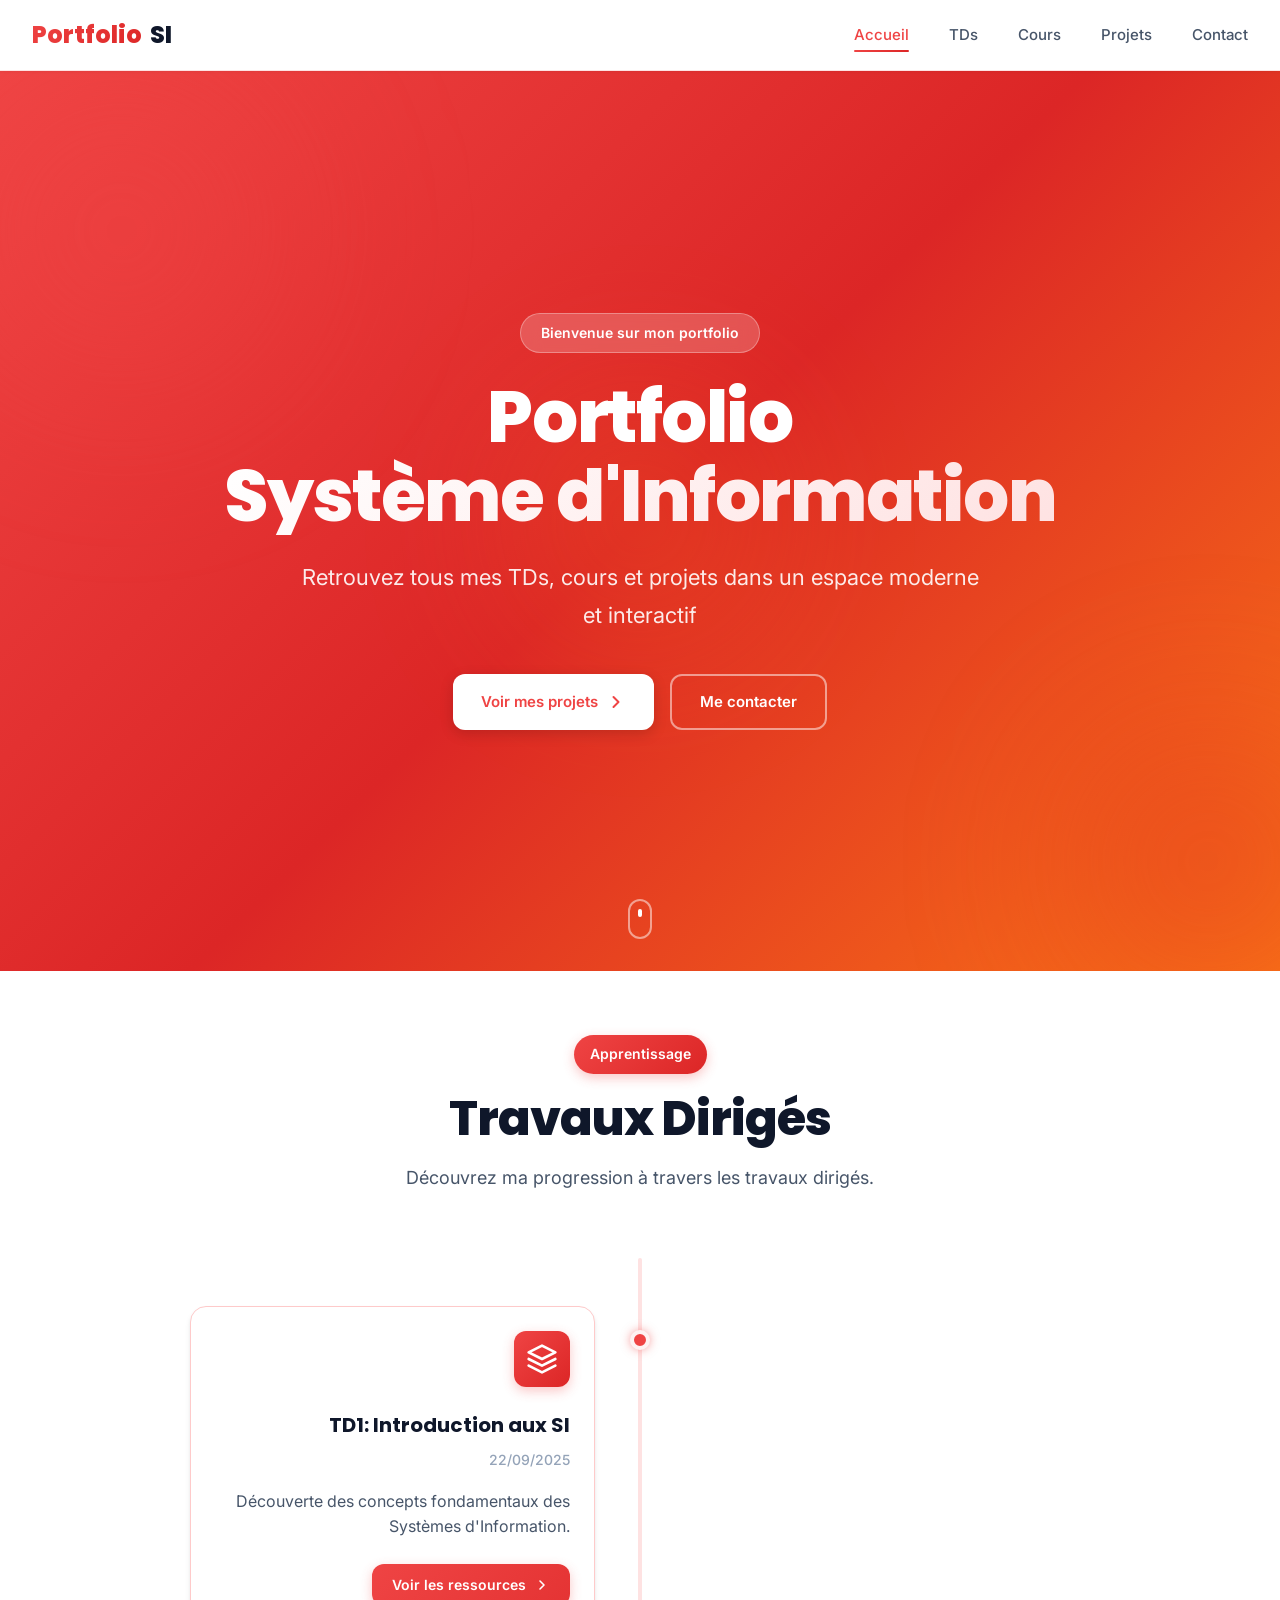
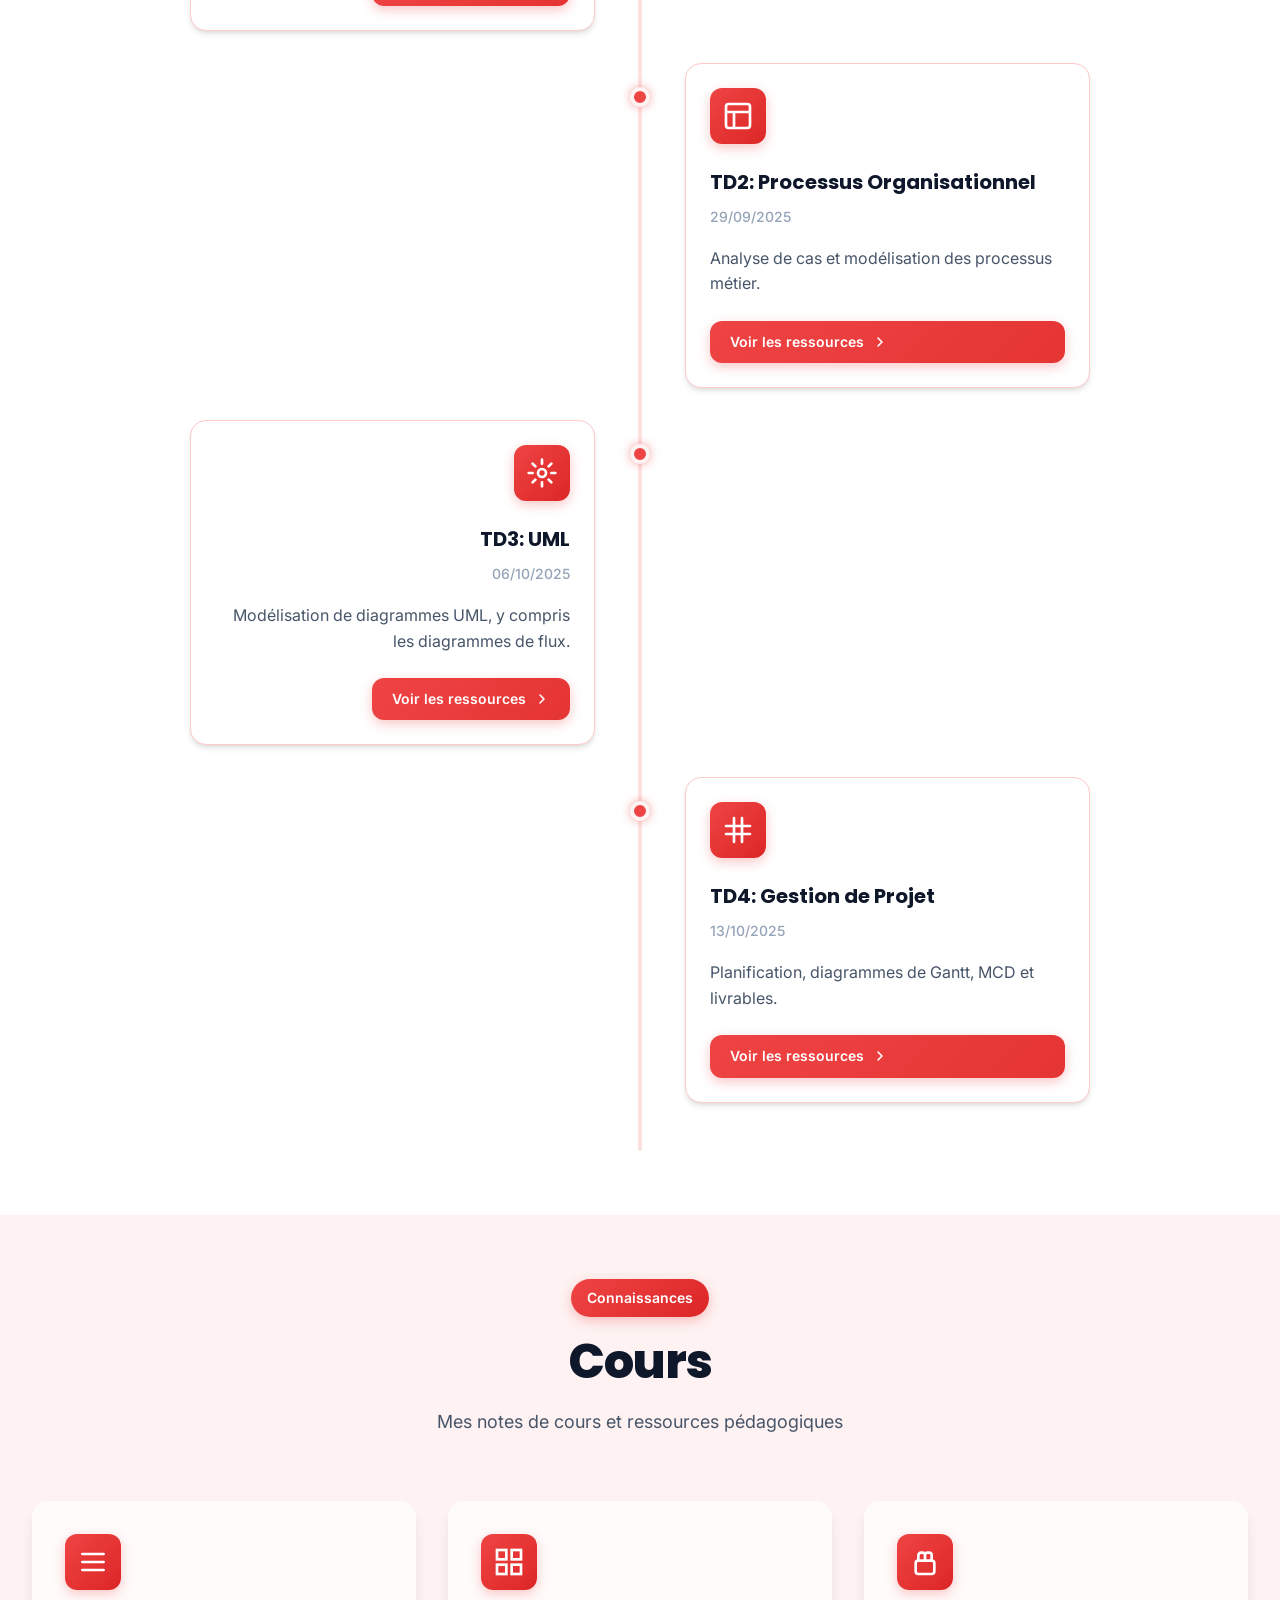
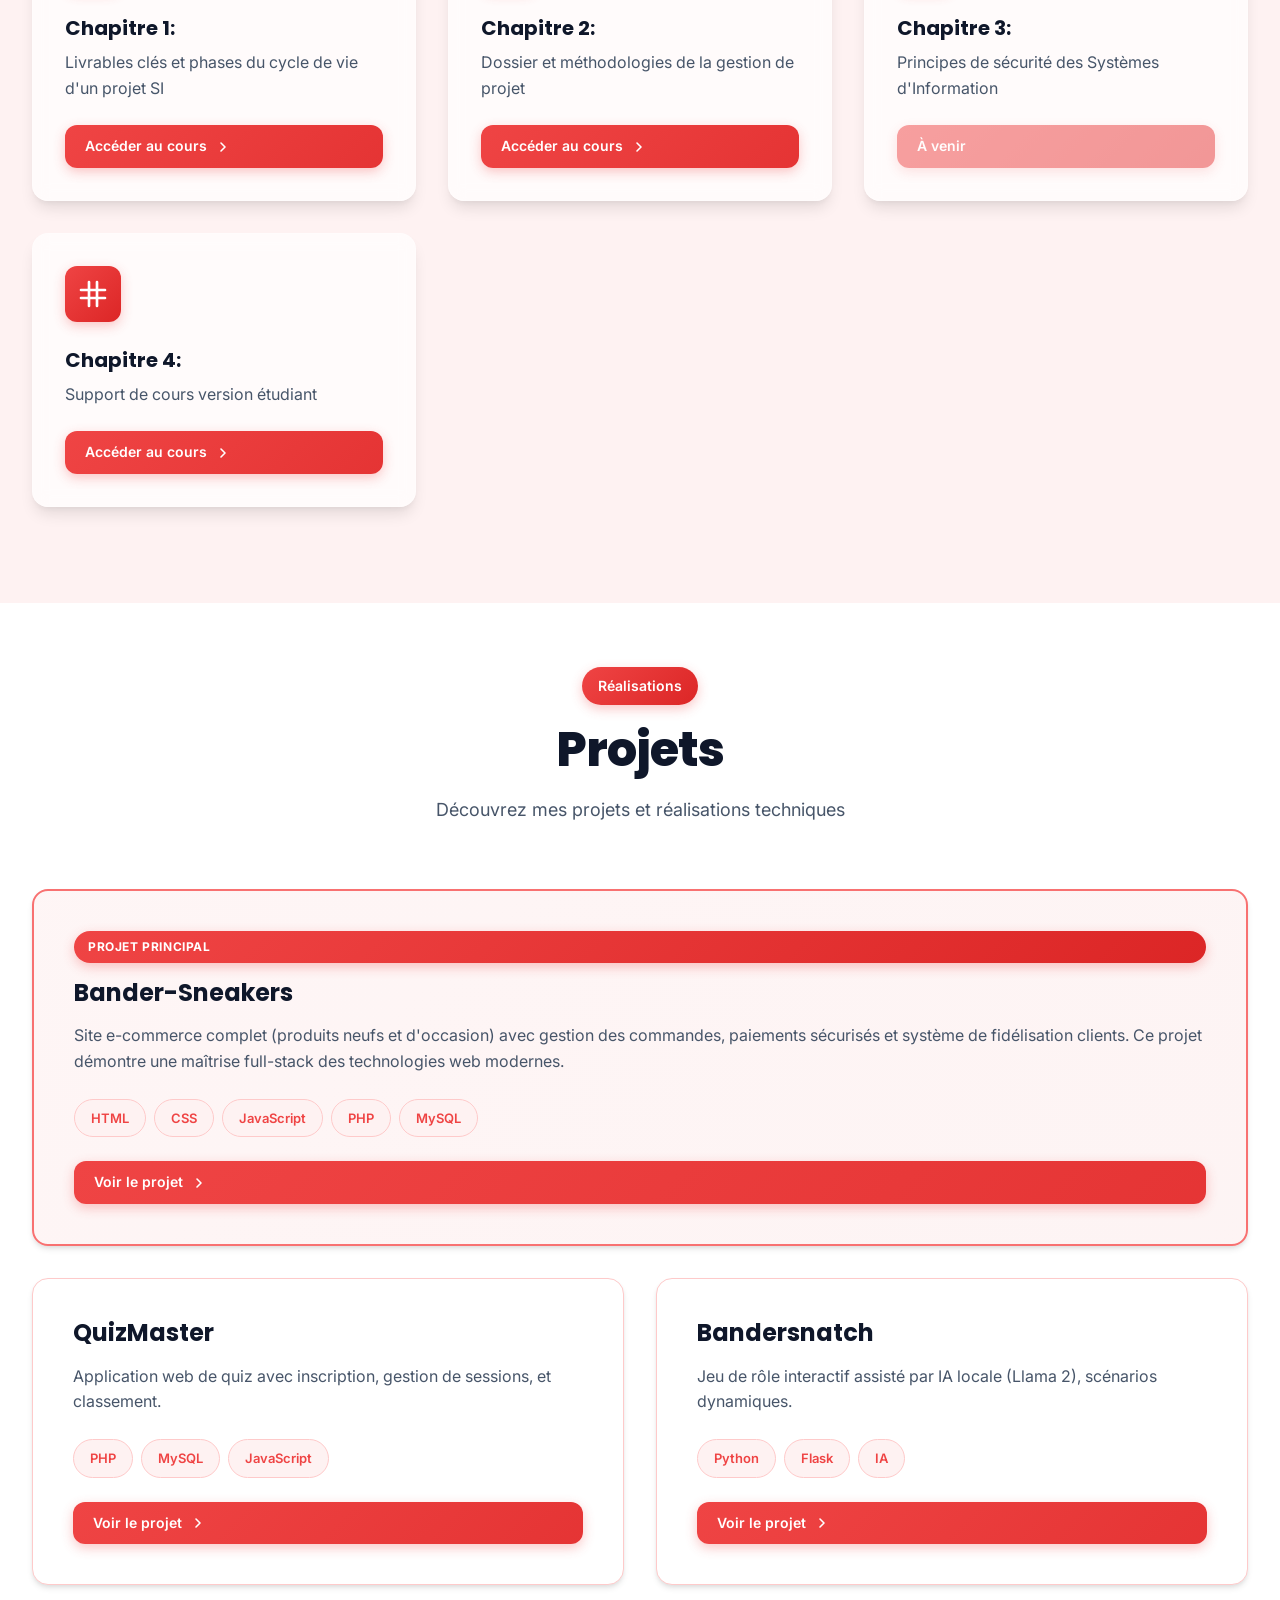
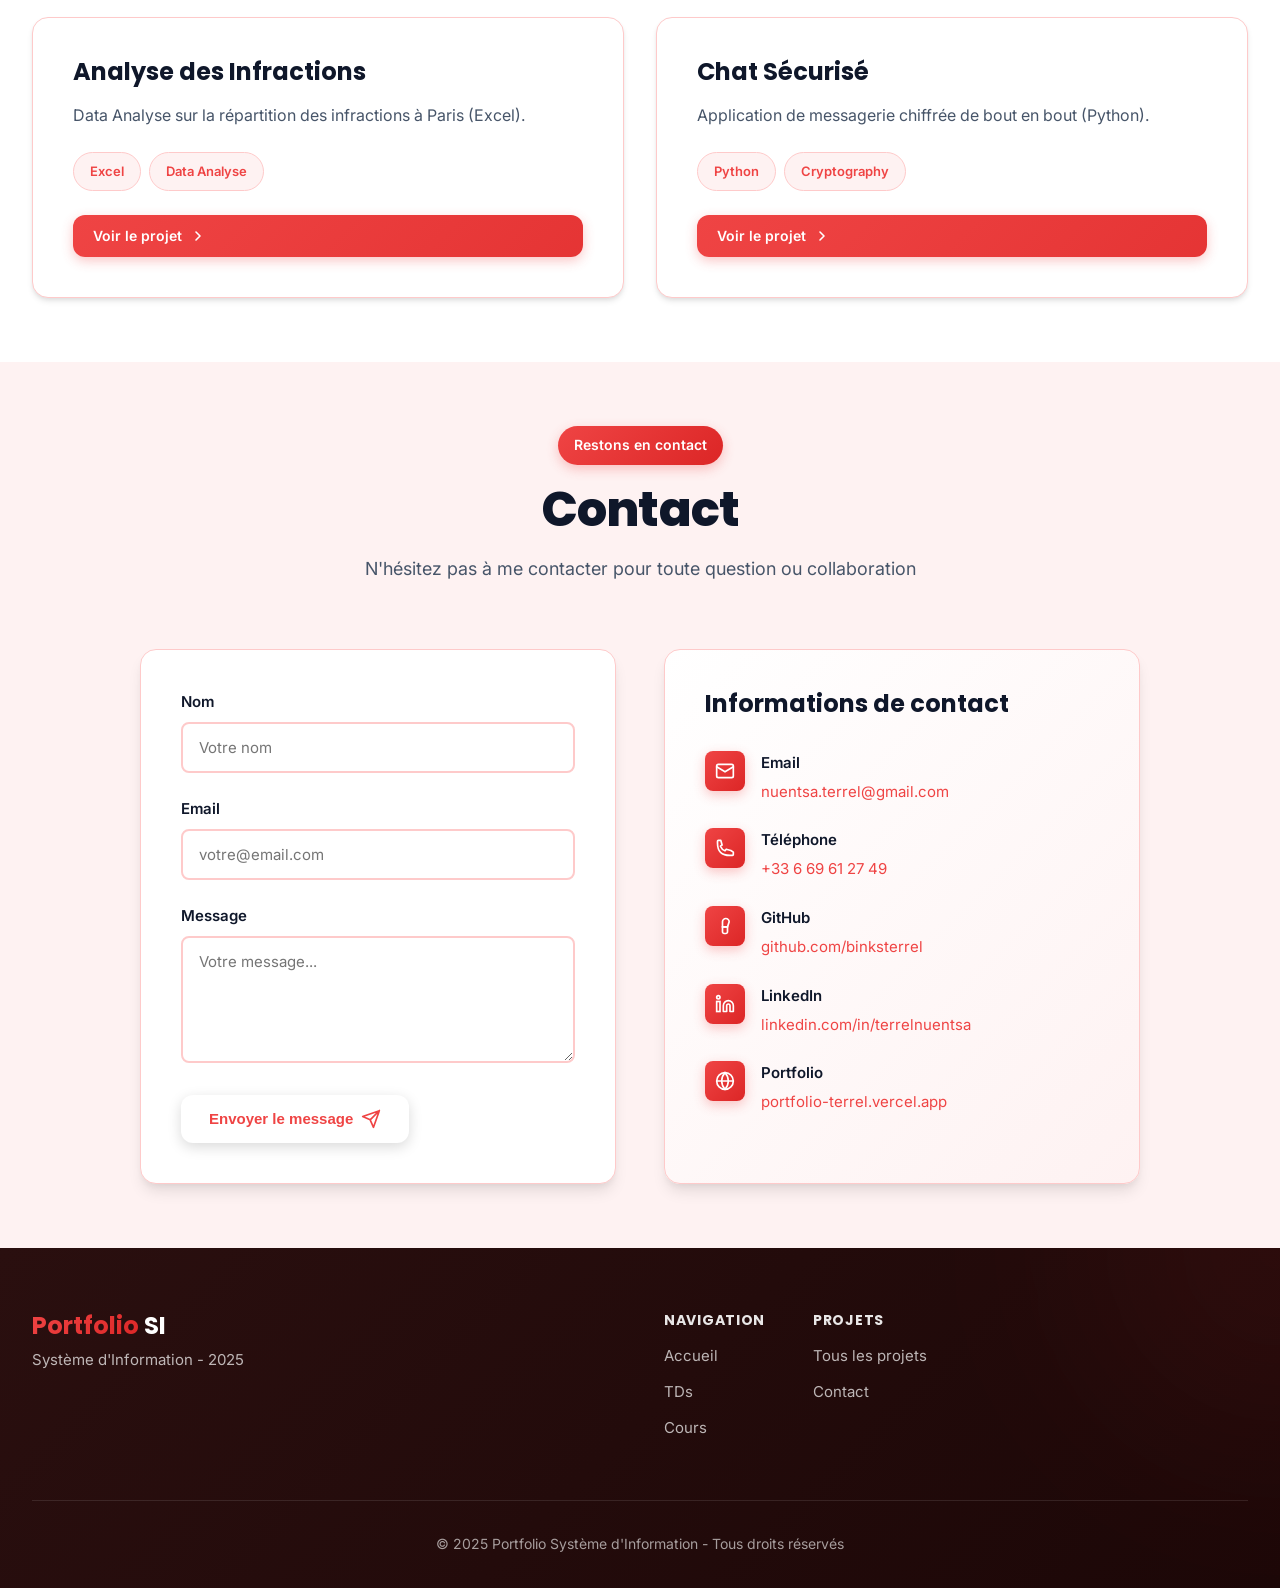
==== index.html @ 7d1406cb "Update index.html" ====
<!DOCTYPE html>
<html lang="fr">
<head>
    <meta charset="UTF-8">
    <meta name="viewport" content="width=device-width, initial-scale=1.0">
    <title>Portfolio Système d'Information</title>
    <link rel="preconnect" href="https://fonts.googleapis.com">
    <link rel="preconnect" href="https://fonts.gstatic.com" crossorigin>
    <link href="https://fonts.googleapis.com/css2?family=Inter:wght@300;400;500;600;700;800&family=Poppins:wght@600;700;800&display=swap" rel="stylesheet">
    <link rel="stylesheet" href="style.css">
</head>
<body>
    <nav class="navbar">
        <div class="nav-container">
            <a href="#accueil" class="nav-logo">
                <span class="logo-gradient">Portfolio</span> SI
            </a>
            <ul class="nav-menu">
                <li><a href="#accueil" class="nav-link active">Accueil</a></li>
                <li><a href="#tds" class="nav-link">TDs</a></li>
                <li><a href="#cours" class="nav-link">Cours</a></li>
                <li><a href="#projets" class="nav-link">Projets</a></li>
                <li><a href="#contact" class="nav-link">Contact</a></li>
            </ul>
        </div>
    </nav>

    <section id="accueil" class="hero">
        <div class="hero-background">
            <div class="gradient-orb orb-1"></div>
            <div class="gradient-orb orb-2"></div>
            <div class="gradient-orb orb-3"></div>
        </div>
        <div class="hero-content">
            <!-- L'effet de tilt 3D sera appliqué à ce conteneur par main.js -->
            <div class="hero-badge">Bienvenue sur mon portfolio</div>
            <h1 class="hero-title">
                Portfolio <span class="gradient-text">Système d'Information</span>
            </h1>
            <p class="hero-subtitle">Retrouvez tous mes TDs, cours et projets dans un espace moderne et interactif</p>
            <div class="hero-buttons">
                <a href="#projets" class="btn btn-primary">
                    <span>Voir mes projets</span>
                    <svg width="20" height="20" viewBox="0 0 20 20" fill="none">
                        <path d="M7.5 15L12.5 10L7.5 5" stroke="currentColor" stroke-width="2" stroke-linecap="round" stroke-linejoin="round"/>
                    </svg>
                </a>
                <a href="#contact" class="btn btn-secondary">
                    <span>Me contacter</span>
                </a>
            </div>
        </div>
        <div class="scroll-indicator">
            <div class="mouse"></div>
        </div>
    </section>

    <!-- ================================== -->
    <!-- NOUVELLE SECTION TDS (TIMELINE)  -->
    <!-- ================================== -->
    <section id="tds" class="section">
        <div class="container">
            <div class="section-header">
                <span class="section-badge">Apprentissage</span>
                <h2 class="section-title">Travaux Dirigés</h2>
                <p class="section-description">Découvrez ma progression à travers les travaux dirigés.</p>
            </div>
            
            <div class="timeline-container">
                <!-- TD1 -->
                <div class="timeline-item">
                    <div class="timeline-dot"></div>
                    <div class="timeline-content card">
                        <div class="card-icon">
                            <svg width="32" height="32" viewBox="0 0 24 24" fill="none"><path d="M12 2L2 7L12 12L22 7L12 2Z" stroke="currentColor" stroke-width="2" stroke-linecap="round" stroke-linejoin="round"/><path d="M2 17L12 22L22 17" stroke="currentColor" stroke-width="2" stroke-linecap="round" stroke-linejoin="round"/><path d="M2 12L12 17L22 12" stroke="currentColor" stroke-width="2" stroke-linecap="round" stroke-linejoin="round"/></svg>
                        </div>
                        <div class="card-header">
                            <h3>TD1: Introduction aux SI</h3>
                            <span class="date">22/09/2025</span>
                        </div>
                        <p class="card-description">Découverte des concepts fondamentaux des Systèmes d'Information.</p>
                        <a href="td1.html" class="btn btn-small">
                            <span>Voir les ressources</span>
                            <svg width="16" height="16" viewBox="0 0 20 20" fill="none"><path d="M7.5 15L12.5 10L7.5 5" stroke="currentColor" stroke-width="2" stroke-linecap="round" stroke-linejoin="round"/></svg>
                        </a>
                    </div>
                </div>
                <!-- TD2 -->
                <div class="timeline-item">
                    <div class="timeline-dot"></div>
                    <div class="timeline-content card">
                        <div class="card-icon">
                            <svg width="32" height="32" viewBox="0 0 24 24" fill="none"><rect x="3" y="3" width="18" height="18" rx="2" stroke="currentColor" stroke-width="2"/><path d="M3 9H21M9 21V9" stroke="currentColor" stroke-width="2"/></svg>
                        </div>
                        <div class="card-header">
                            <h3>TD2: Processus Organisationnel</h3>
                            <span class="date">29/09/2025</span>
                        </div>
                        <p class="card-description">Analyse de cas et modélisation des processus métier.</p>
                        <a href="td2.html" class="btn btn-small">
                            <span>Voir les ressources</span>
                            <svg width="16" height="16" viewBox="0 0 20 20" fill="none"><path d="M7.5 15L12.5 10L7.5 5" stroke="currentColor" stroke-width="2" stroke-linecap="round" stroke-linejoin="round"/></svg>
                        </a>
                    </div>
                </div>
                <!-- TD3 -->
                <div class="timeline-item">
                    <div class="timeline-dot"></div>
                    <div class="timeline-content card">
                        <div class="card-icon">
                            <svg width="32" height="32" viewBox="0 0 24 24" fill="none"><circle cx="12" cy="12" r="3" stroke="currentColor" stroke-width="2"/><path d="M12 2V5M12 19V22M22 12H19M5 12H2M19.07 4.93L16.95 7.05M7.05 16.95L4.93 19.07M19.07 19.07L16.95 16.95M7.05 7.05L4.93 4.93" stroke="currentColor" stroke-width="2" stroke-linecap="round"/></svg>
                        </div>
                        <div class="card-header">
                            <h3>TD3: UML</h3>
                            <span class="date">06/10/2025</span>
                        </div>
                        <p class="card-description">Modélisation de diagrammes UML, y compris les diagrammes de flux.</p>
                        <a href="td3.html" class="btn btn-small">
                            <span>Voir les ressources</span>
                            <svg width="16" height="16" viewBox="0 0 20 20" fill="none"><path d="M7.5 15L12.5 10L7.5 5" stroke="currentColor" stroke-width="2" stroke-linecap="round" stroke-linejoin="round"/></svg>
                        </a>
                    </div>
                </div>
                <!-- TD4 -->
                <div class="timeline-item">
                    <div class="timeline-dot"></div>
                    <div class="timeline-content card">
                        <div class="card-icon">
                            <svg width="32" height="32" viewBox="0 0 24 24" fill="none"><path d="M3 9H21M3 15H21M9 3V21M15 3V21" stroke="currentColor" stroke-width="2" stroke-linecap="round" stroke-linejoin="round"/></svg>
                        </div>
                        <div class="card-header">
                            <h3>TD4: Gestion de Projet</h3>
                            <span class="date">13/10/2025</span>
                        </div>
                        <p class="card-description">Planification, diagrammes de Gantt, MCD et livrables.</p>
                        <a href="td4.html" class="btn btn-small">
                            <span>Voir les ressources</span>
                            <svg width="16" height="16" viewBox="0 0 20 20" fill="none"><path d="M7.5 15L12.5 10L7.5 5" stroke="currentColor" stroke-width="2" stroke-linecap="round" stroke-linejoin="round"/></svg>
                        </a>
                    </div>
                </div>
            </div>
        </div>
    </section>

    <!-- ================================== -->
    <!-- SECTION COURS (AVEC CARTES GLASS)  -->
    <!-- ================================== -->
    <section id="cours" class="section section-alt">
        <div class="container">
            <div class="section-header">
                <span class="section-badge">Connaissances</span>
                <h2 class="section-title">Cours</h2>
                <p class="section-description">Mes notes de cours et ressources pédagogiques</p>
            </div>
            <div class="cards-grid">
                <!-- Carte Chapitre 1 (Titre mis à jour) -->
                <div class="card card-glass">
                    <div class="card-icon">
                        <svg width="32" height="32" viewBox="0 0 24 24" fill="none">
                            <path d="M4 6H20M4 12H20M4 18H20" stroke="currentColor" stroke-width="2" stroke-linecap="round"/>
                        </svg>
                    </div>
                    <h3>Chapitre 1:</h3>
                    <p class="card-description">Livrables clés et phases du cycle de vie d'un projet SI</p>
                    <a href="cours1.html" class="btn btn-small">
                        <span>Accéder au cours</span>
                        <svg width="16" height="16" viewBox="0 0 20 20" fill="none">
                            <path d="M7.5 15L12.5 10L7.5 5" stroke="currentColor" stroke-width="2" stroke-linecap="round" stroke-linejoin="round"/>
                        </svg>
                    </a>
                </div>
                <!-- Carte Chapitre 2 (Titre mis à jour) -->
                <div class="card card-glass">
                    <div class="card-icon">
                        <svg width="32" height="32" viewBox="0 0 24 24" fill="none">
                            <rect x="3" y="3" width="7" height="7" stroke="currentColor" stroke-width="2"/>
                            <rect x="14" y="3" width="7" height="7" stroke="currentColor" stroke-width="2"/>
                            <rect x="14" y="14" width="7" height="7" stroke="currentColor" stroke-width="2"/>
                            <rect x="3" y="14" width="7" height="7" stroke="currentColor" stroke-width="2"/>
                        </svg>
                    </div>
                    <h3>Chapitre 2:</h3>
                    <p class="card-description">Dossier et méthodologies de la gestion de projet</p>
                    <a href="cours2.html" class="btn btn-small">
                        <span>Accéder au cours</span>
                        <svg width="16" height="16" viewBox="0 0 20 20" fill="none">
                            <path d="M7.5 15L12.5 10L7.5 5" stroke="currentColor" stroke-width="2" stroke-linecap="round" stroke-linejoin="round"/>
                        </svg>
                    </a>
                </div>
                
                <!-- Carte Chapitre 3 (Titre mis à jour) -->
                <div class="card card-glass">
                    <div class="card-icon">
                        <svg width="32" height="32" viewBox="0 0 24 24" fill="none">
                            <rect x="5" y="11" width="14" height="10" rx="2" stroke="currentColor" stroke-width="2"/>
                            <path d="M12 11V7M12 7C12 5.89543 11.1046 5 10 5H9C7.89543 5 7 5.89543 7 7V11M12 7C12 5.89543 12.8954 5 14 5H15C16.1046 5 17 5.89543 17 7V11" stroke="currentColor" stroke-width="2"/>
                        </svg>
                    </div>
                    <h3>Chapitre 3:</h3>
                    <p class="card-description">Principes de sécurité des Systèmes d'Information</p>
                    <a href="#" class="btn btn-small" style="opacity: 0.5; cursor: not-allowed;" onclick="return false;">
                        <span>À venir</span>
                    </a>
                </div>

                <!-- Carte Chapitre 4 (Titre mis à jour) -->
                <div class="card card-glass">
                    <div class="card-icon">
                        <svg width="32" height="32" viewBox="0 0 24 24" fill="none">
                            <path d="M3 9H21M3 15H21M9 3V21M15 3V21" stroke="currentColor" stroke-width="2" stroke-linecap="round" stroke-linejoin="round"/>
                        </svg>
                    </div>
                    <h3>Chapitre 4:</h3>
                    <p class="card-description">Support de cours version étudiant</p>
                    <a href="cours4.html" class="btn btn-small">
                        <span>Accéder au cours</span>
                        <svg width="16" height="16" viewBox="0 0 20 20" fill="none">
                            <path d="M7.5 15L12.5 10L7.5 5" stroke="currentColor" stroke-width="2" stroke-linecap="round" stroke-linejoin="round"/>
                        </svg>
                    </a>
                </div>
            </div>
        </div>
    </section>

    <!-- ================================== -->
    <!-- SECTION PROJETS (AVEC VEDETTE)   -->
    <!-- ================================== -->
    <section id="projets" class="section">
        <div class="container">
            <div class="section-header">
                <span class="section-badge">Réalisations</span>
                <h2 class="section-title">Projets</h2>
                <p class="section-description">Découvrez mes projets et réalisations techniques</p>
            </div>
            
            <div class="projects-grid">
                <!-- Projet en vedette -->
                <div class="project-card featured">
                    <div class="project-badge">Projet Principal</div>
                    <h3>Bander-Sneakers</h3>
                    <p class="project-description">Site e-commerce complet (produits neufs et d'occasion) avec gestion des commandes, paiements sécurisés et système de fidélisation clients. Ce projet démontre une maîtrise full-stack des technologies web modernes.</p>
                    <div class="tech-tags">
                        <span class="tech-tag">HTML</span>
                        <span class="tech-tag">CSS</span>
                        <span class="tech-tag">JavaScript</span>
                        <span class="tech-tag">PHP</span>
                        <span class="tech-tag">MySQL</span>
                    </div>
                    <a href="#" class="btn btn-small">
                        <span>Voir le projet</span>
                        <svg width="16" height="16" viewBox="0 0 20 20" fill="none">
                            <path d="M7.5 15L12.5 10L7.5 5" stroke="currentColor" stroke-width="2" stroke-linecap="round" stroke-linejoin="round"/>
                        </svg>
                    </a>
                </div>

                <!-- Autres projets -->
                <div class="project-card">
                    <h3>QuizMaster</h3>
                    <p class="project-description">Application web de quiz avec inscription, gestion de sessions, et classement.</p>
                    <div class="tech-tags">
                        <span class="tech-tag">PHP</span>
                        <span class="tech-tag">MySQL</span>
                        <span class="tech-tag">JavaScript</span>
                    </div>
                    <a href="#" class="btn btn-small">
                        <span>Voir le projet</span>
                        <svg width="16" height="16" viewBox="0 0 20 20" fill="none">
                            <path d="M7.5 15L12.5 10L7.5 5" stroke="currentColor" stroke-width="2" stroke-linecap="round" stroke-linejoin="round"/>
                        </svg>
                    </a>
                </div>

                <div class="project-card">
                    <h3>Bandersnatch</h3>
                    <p class="project-description">Jeu de rôle interactif assisté par IA locale (Llama 2), scénarios dynamiques.</p>
                    <div class="tech-tags">
                        <span class="tech-tag">Python</span>
                        <span class="tech-tag">Flask</span>
                        <span class="tech-tag">IA</span>
                    </div>
                    <a href="#" class="btn btn-small">
                        <span>Voir le projet</span>
                        <svg width="16" height="16" viewBox="0 0 20 20" fill="none">
                            <path d="M7.5 15L12.5 10L7.5 5" stroke="currentColor" stroke-width="2" stroke-linecap="round" stroke-linejoin="round"/>
                        </svg>
                    </a>
                </div>

                <div class="project-card">
                    <h3>Analyse des Infractions</h3>
                    <p class="project-description">Data Analyse sur la répartition des infractions à Paris (Excel).</p>
                    <div class="tech-tags">
                        <span class="tech-tag">Excel</span>
                        <span class="tech-tag">Data Analyse</span>
                    </div>
                    <a href="#" class="btn btn-small">
                        <span>Voir le projet</span>
                        <svg width="16" height="16" viewBox="0 0 20 20" fill="none">
                            <path d="M7.5 15L12.5 10L7.5 5" stroke="currentColor" stroke-width="2" stroke-linecap="round" stroke-linejoin="round"/>
                        </svg>
                    </a>
                </div>

                <div class="project-card">
                    <h3>Chat Sécurisé</h3>
                    <p class="project-description">Application de messagerie chiffrée de bout en bout (Python).</p>
                    <div class="tech-tags">
                        <span class="tech-tag">Python</span>
                        <span class="tech-tag">Cryptography</span>
                    </div>
                    <a href="#" class="btn btn-small">
                        <span>Voir le projet</span>
                        <svg width="16" height="16" viewBox="0 0 20 20" fill="none">
                            <path d="M7.5 15L12.5 10L7.5 5" stroke="currentColor" stroke-width="2" stroke-linecap="round" stroke-linejoin="round"/>
                        </svg>
                    </a>
                </div>
            </div>
        </section> 
        
        <section id="contact" class="section section-alt">
            <div class="container">
                <div class="section-header">
                    <span class="section-badge">Restons en contact</span>
                    <h2 class="section-title">Contact</h2>
                    <p class="section-description">N'hésitez pas à me contacter pour toute question ou collaboration</p>
                </div>
                <div class="contact-container">
                    <form class="contact-form">
                        <div class="form-group">
                            <label for="name">Nom</label>
                            <input type="text" id="name" name="name" placeholder="Votre nom" required>
                        </div>
                        <div class="form-group">
                            <label for="email">Email</label>
                            <input type="email" id="email" name="email" placeholder="votre@email.com" required>
                        </div>
                        <div class="form-group">
                            <label for="message">Message</label>
                            <textarea id="message" name="message" rows="5" placeholder="Votre message..." required></textarea>
                        </div>
                        <button type="submit" class="btn btn-primary">
                            <span>Envoyer le message</span>
                            <svg width="20" height="20" viewBox="0 0 24 24" fill="none">
                                <path d="M22 2L11 13M22 2L15 22L11 13M22 2L2 9L11 13" stroke="currentColor" stroke-width="2" stroke-linecap="round" stroke-linejoin="round"/>
                            </svg>
                        </button>
                    </form>

                    <div class="contact-info">
                        <h3>Informations de contact</h3>
                        <div class="contact-item">
                            <div class="contact-icon">
                                <svg width="20" height="20" viewBox="0 0 24 24" fill="none">
                                    <rect x="2" y="4" width="20" height="16" rx="2" stroke="currentColor" stroke-width="2"/>
                                    <path d="M2 7L12 13L22 7" stroke="currentColor" stroke-width="2" stroke-linecap="round"/>
                                </svg>
                            </div>
                            <div>
                                <strong>Email</strong>
                                <a href="mailto:nuentsa.terrel@gmail.com">nuentsa.terrel@gmail.com</a>
                            </div>
                        </div>
                        <div class="contact-item">
                            <div class="contact-icon">
                                <svg width="20" height="20" viewBox="0 0 24 24" fill="none">
                                    <path d="M22 16.92V19.92C22 20.4728 21.5523 20.9203 21 20.9203H18C7.50659 20.9203 3 16.4137 3 5.92029V3.92029C3 3.36758 3.44772 2.92029 4 2.92029H7L8.5 8.42029L6.5 9.92029C7.5 12.4203 9.5 14.4203 12 15.4203L13.5 13.4203L19 14.9203L22 16.92Z" stroke="currentColor" stroke-width="2" stroke-linecap="round" stroke-linejoin="round"/>
                                </svg>
                            </div>
                            <div>
                                <strong>Téléphone</strong>
                                <a href="tel:+33669612749">+33 6 69 61 27 49</a>
                            </div>
                        </div>
                        <div class="contact-item">
                            <div class="contact-icon">
                                <svg width="20" height="20" viewBox="0 0 24 24" fill="none">
                                    <path d="M9 19C9 19.5304 9.21071 20.0391 9.58579 20.4142C9.96086 20.7893 10.4696 21 11 21H13C13.5304 21 14.0391 20.7893 14.4142 20.4142C14.7893 20.0391 15 19.5304 15 19V13H9V19Z" stroke="currentColor" stroke-width="2"/>
                                    <path d="M9 7C9 5.93913 9.42143 4.92172 10.1716 4.17157C10.9217 3.42143 11.9391 3 13 3C14.0609 3 15.0783 3.42143 15.8284 4.17157C16.5786 4.92172 17 5.93913 17 7L15 13H9L9 7Z" stroke="currentColor" stroke-width="2"/>
                                </svg>
                            </div>
                            <div>
                                <strong>GitHub</strong>
                                <a href="https://github.com" target="_blank">github.com/binksterrel</a>
                            </div>
                        </div>
                        <div class="contact-item">
                            <div class="contact-icon">
                                <svg width="20" height="20" viewBox="0 0 24 24" fill="none">
                                    <path d="M16 8C17.5913 8 19.1174 8.63214 20.2426 9.75736C21.3679 10.8826 22 12.4087 22 14V21H18V14C18 13.4696 17.7893 12.9609 17.4142 12.5858C17.0391 12.2107 16.5304 12 16 12C15.4696 12 14.9609 12.2107 14.5858 12.5858C14.2107 12.9609 14 13.4696 14 14V21H10V14C10 12.4087 10.6321 10.8826 11.7574 9.75736C12.8826 8.63214 14.4087 8 16 8Z" stroke="currentColor" stroke-width="2" stroke-linecap="round" stroke-linejoin="round"/>
                                    <rect x="2" y="9" width="4" height="12" stroke="currentColor" stroke-width="2"/>
                                    <circle cx="4" cy="4" r="2" stroke="currentColor" stroke-width="2"/>
                                </svg>
                            </div>
                            <div>
                                <strong>LinkedIn</strong>
                                <a href="https://www.linkedin.com/in/terrelnuentsa" target="_blank">linkedin.com/in/terrelnuentsa</a>
                            </div>
                        </div>
                        <div class="contact-item">
                            <div class="contact-icon">
                                <svg width="20" height="20" viewBox="0 0 24 24" fill="none">
                                    <circle cx="12" cy="12" r="10" stroke="currentColor" stroke-width="2"/>
                                    <path d="M2 12H22M12 2C14.5013 4.73835 15.9228 8.29203 16 12C15.9228 15.708 14.5013 19.2616 12 22C9.49872 19.2616 8.07725 15.708 8 12C8.07725 8.29203 9.49872 4.73835 12 2Z" stroke="currentColor" stroke-width="2"/>
                                </svg>
                            </div>
                            <div>
                                <strong>Portfolio</strong>
                                <a href="https://portfolio-terrel.vercel.app" target="_blank">portfolio-terrel.vercel.app</a>
                            </div>
                        </div>
                    </div>
                </div>
            </div>
        </section>

        <footer class="footer">
            <div class="footer-background">
                <div class="footer-orb"></div>
            </div>
            <div class="container">
                <div class="footer-content">
                    <div class="footer-brand">
                        <h3 class="footer-logo">
                            <span class="logo-gradient">Portfolio</span> SI
                        </h3>
                        <p>Système d'Information - 2025</p>
                    </div>
                    <nav class="footer-nav">
                        <div class="footer-nav-group">
                            <h4>Navigation</h4>
                            <a href="#accueil">Accueil</a>
                            <a href="#tds">TDs</a>
                            <a href="#cours">Cours</a>
                        </div>
                        <div class="footer-nav-group">
                            <h4>Projets</h4>
                            <a href="#projets">Tous les projets</a>
                            <a href="#contact">Contact</a>
                        </div>
                    </nav>
                </div>
                <div class="footer-bottom">
                    <p class="copyright">© 2025 Portfolio Système d'Information - Tous droits réservés</p>
                </div>
            </div>
        </footer>

        <script src="main.js"></script>
</body>
</html>
---- style.css ----
/* Reset et variables CSS modernes avec nouvelle palette de couleurs rouges */
* {
  margin: 0;
  padding: 0;
  box-sizing: border-box;
}

:root {
  /* Palette de couleurs moderne - tons rouges */
  --primary: #ef4444; /* Rouge principal */
  --primary-dark: #b91c1c; /* Rouge plus foncé */
  --primary-light: #f87171; /* Rouge plus clair */
  --secondary: #dc2626; /* Rouge complémentaire */
  --accent: #f97316; /* Accent orange-rouge pour contraste */

  /* Couleurs de texte */
  --text-primary: #0f172a;
  --text-secondary: #475569;
  --text-tertiary: #94a3b8;
  --text-light: #ffffff;

  /* Backgrounds */
  --bg-primary: #ffffff;
  --bg-secondary: #fef2f2; /* Fond secondaire rouge très clair */
  --bg-tertiary: #fee2e2; /* Fond tertiaire rouge pâle */
  --bg-color: #ffffff;

  /* Borders */
  --border-color: #fecaca; /* Bordure rouge pâle */
  --border-light: #fee2e2;

  /* Shadows */
  --shadow-sm: 0 1px 2px 0 rgba(0, 0, 0, 0.05);
  --shadow-md: 0 4px 6px -1px rgba(0, 0, 0, 0.1), 0 2px 4px -1px rgba(0, 0, 0, 0.06);
  --shadow-lg: 0 10px 15px -3px rgba(0, 0, 0, 0.1), 0 4px 6px -2px rgba(0, 0, 0, 0.05);
  --shadow-xl: 0 20px 25px -5px rgba(0, 0, 0, 0.1), 0 10px 10px -5px rgba(0, 0, 0, 0.04);
  --shadow-2xl: 0 25px 50px -12px rgba(0, 0, 0, 0.25);
  --card-shadow: var(--shadow-md);

  /* Gradients */
  --gradient-primary: linear-gradient(135deg, #ef4444 0%, #dc2626 100%);
  --gradient-secondary: linear-gradient(135deg, #f97316 0%, #dc2626 100%);
  --gradient-accent: linear-gradient(135deg, #f97316 0%, #ef4444 100%);

  /* Spacing */
  --spacing-xs: 0.5rem;
  --spacing-sm: 1rem;
  --spacing-md: 1.5rem;
  --spacing-lg: 2rem;
  --spacing-xl: 3rem;
  --spacing-2xl: 4rem;

  /* Border radius */
  --radius-sm: 0.375rem;
  --radius-md: 0.5rem;
  --radius-lg: 0.75rem;
  --radius-xl: 1rem;
  --radius-2xl: 1.5rem;
  --radius-full: 9999px;

  /* Transitions */
  --transition-fast: 150ms cubic-bezier(0.4, 0, 0.2, 1);
  --transition-base: 300ms cubic-bezier(0.4, 0, 0.2, 1);
  --transition-slow: 500ms cubic-bezier(0.4, 0, 0.2, 1);
}

/* Typographie moderne avec Google Fonts */
body {
  font-family: "Inter", -apple-system, BlinkMacSystemFont, "Segoe UI", Roboto, sans-serif;
  line-height: 1.6;
  color: var(--text-primary);
  background-color: var(--bg-primary);
  scroll-behavior: smooth;
  -webkit-font-smoothing: antialiased;
  -moz-osx-font-smoothing: grayscale;
}

h1,
h2,
h3,
h4,
h5,
h6 {
  font-family: "Poppins", sans-serif;
  font-weight: 700;
  line-height: 1.2;
}

/* Navigation avec effet glassmorphism */
.navbar {
  background: rgba(255, 255, 255, 0.8);
  backdrop-filter: blur(12px);
  -webkit-backdrop-filter: blur(12px);
  box-shadow: 0 1px 3px rgba(0, 0, 0, 0.05);
  position: sticky;
  top: 0;
  z-index: 1000;
  border-bottom: 1px solid var(--border-light);
  transition: all var(--transition-base);
}

.nav-container {
  max-width: 1280px;
  margin: 0 auto;
  padding: 1rem 2rem;
  display: flex;
  justify-content: space-between;
  align-items: center;
}

.nav-logo {
  font-family: "Poppins", sans-serif;
  font-size: 1.5rem;
  font-weight: 800;
  color: var(--text-primary);
  text-decoration: none;
  display: flex;
  align-items: center;
  gap: 0.5rem;
  transition: transform var(--transition-base);
}

.nav-logo:hover {
  transform: translateY(-2px);
}

.logo-gradient {
  background: var(--gradient-primary);
  -webkit-background-clip: text;
  -webkit-text-fill-color: transparent;
  background-clip: text;
}

.nav-menu {
  display: flex;
  list-style: none;
  gap: 2.5rem;
  align-items: center;
}

.nav-link {
  color: var(--text-secondary);
  text-decoration: none;
  font-weight: 500;
  font-size: 0.9375rem;
  position: relative;
  transition: color var(--transition-base);
  padding: 0.5rem 0;
}

.nav-link::before {
  content: "";
  position: absolute;
  bottom: 0;
  left: 0;
  width: 0;
  height: 2px;
  background: var(--gradient-primary);
  transition: width var(--transition-base);
  border-radius: var(--radius-full);
}

.nav-link:hover,
.nav-link.active {
  color: var(--primary);
}

.nav-link:hover::before,
.nav-link.active::before {
  width: 100%;
}

/* Hero section avec gradients animés et design moderne */
.hero {
  position: relative;
  min-height: 100vh;
  display: flex;
  align-items: center;
  justify-content: center;
  overflow: hidden;
  background: linear-gradient(135deg, #ef4444 0%, #dc2626 50%, #f97316 100%);
  padding: 2rem;
}

.hero-background {
  position: absolute;
  inset: 0;
  overflow: hidden;
}

.gradient-orb {
  position: absolute;
  border-radius: 50%;
  filter: blur(80px);
  opacity: 0.6;
  animation: float 20s ease-in-out infinite;
}

.orb-1 {
  width: 500px;
  height: 500px;
  background: radial-gradient(circle, rgba(239, 68, 68, 0.8) 0%, transparent 70%);
  top: -10%;
  left: -10%;
  animation-delay: 0s;
}

.orb-2 {
  width: 400px;
  height: 400px;
  background: radial-gradient(circle, rgba(220, 38, 38, 0.8) 0%, transparent 70%);
  bottom: -10%;
  right: -10%;
  animation-delay: 7s;
}

.orb-3 {
  width: 350px;
  height: 350px;
  background: radial-gradient(circle, rgba(249, 115, 22, 0.6) 0%, transparent 70%);
  top: 50%;
  left: 50%;
  transform: translate(-50%, -50%);
  animation-delay: 14s;
}

@keyframes float {
  0%,
  100% {
    transform: translate(0, 0) scale(1);
  }
  33% {
    transform: translate(30px, -30px) scale(1.1);
  }
  66% {
    transform: translate(-20px, 20px) scale(0.9);
  }
}

.hero-content {
  position: relative;
  z-index: 10;
  text-align: center;
  max-width: 900px;
  animation: fadeInUp 1s ease-out;
  /* La transformation sera gérée par main.js pour l'effet de tilt */
}

@keyframes fadeInUp {
  from {
    opacity: 0;
    transform: translateY(30px);
  }
  to {
    opacity: 1;
    transform: translateY(0);
  }
}

.hero-badge {
  display: inline-block;
  padding: 0.5rem 1.25rem;
  background: rgba(255, 255, 255, 0.2);
  backdrop-filter: blur(10px);
  border: 1px solid rgba(255, 255, 255, 0.3);
  border-radius: var(--radius-full);
  color: white;
  font-size: 0.875rem;
  font-weight: 600;
  margin-bottom: 1.5rem;
  animation: fadeInUp 1s ease-out 0.2s both;
}

.hero-title {
  font-size: clamp(2.5rem, 6vw, 4.5rem);
  font-weight: 800;
  color: white;
  margin-bottom: 1.5rem;
  letter-spacing: -0.02em;
  line-height: 1.1;
  animation: fadeInUp 1s ease-out 0.4s both;
}

.gradient-text {
  background: linear-gradient(135deg, #ffffff 0%, #fee2e2 100%);
  -webkit-background-clip: text;
  -webkit-text-fill-color: transparent;
  background-clip: text;
  display: inline-block;
}

.hero-subtitle {
  font-size: clamp(1.125rem, 2vw, 1.375rem);
  color: rgba(255, 255, 255, 0.9);
  margin-bottom: 2.5rem;
  font-weight: 400;
  line-height: 1.7;
  max-width: 700px;
  margin-left: auto;
  margin-right: auto;
  animation: fadeInUp 1s ease-out 0.6s both;
}

.hero-buttons {
  display: flex;
  gap: 1rem;
  justify-content: center;
  flex-wrap: wrap;
  animation: fadeInUp 1s ease-out 0.8s both;
}

/* Boutons modernes avec animations */
.btn {
  display: inline-flex;
  align-items: center;
  gap: 0.5rem;
  padding: 0.875rem 1.75rem;
  border-radius: var(--radius-lg);
  font-weight: 600;
  font-size: 0.9375rem;
  text-decoration: none;
  transition: all var(--transition-base);
  cursor: pointer;
  border: none;
  position: relative;
  overflow: hidden;
}

.btn::before {
  content: "";
  position: absolute;
  inset: 0;
  background: linear-gradient(135deg, rgba(255, 255, 255, 0.2) 0%, transparent 100%);
  opacity: 0;
  transition: opacity var(--transition-base);
}

.btn:hover::before {
  opacity: 1;
}

.btn-primary {
  background: white;
  color: var(--primary);
  box-shadow: 0 4px 14px rgba(0, 0, 0, 0.15);
}

.btn-primary:hover {
  transform: translateY(-2px);
  box-shadow: 0 8px 20px rgba(0, 0, 0, 0.2);
}

.btn-secondary {
  background: transparent;
  color: white;
  border: 2px solid rgba(255, 255, 255, 0.5);
  backdrop-filter: blur(10px);
}

.btn-secondary:hover {
  background: rgba(255, 255, 255, 0.15);
  border-color: white;
  transform: translateY(-2px);
}

/* AMÉLIORATION: Bouton avec gradient animé */
.btn-small {
  padding: 0.625rem 1.25rem;
  font-size: 0.875rem;
  background: var(--gradient-primary);
  color: white;
  box-shadow: 0 4px 12px rgba(239, 68, 68, 0.3);
  
  /* Ajout pour l'animation */
  background-size: 200% auto;
  transition: all var(--transition-base), background-position 0.5s ease;
}

.btn-small:hover {
  transform: translateY(-2px);
  box-shadow: 0 8px 20px rgba(239, 68, 68, 0.4);
  background-position: -100% center; /* Animation du gradient */
}

/* Indicateur de scroll animé */
.scroll-indicator {
  position: absolute;
  bottom: 2rem;
  left: 50%;
  transform: translateX(-50%);
  animation: bounce 2s infinite;
}

@keyframes bounce {
  0%,
  100% {
    transform: translateX(-50%) translateY(0);
  }
  50% {
    transform: translateX(-50%) translateY(10px);
  }
}

.mouse {
  width: 24px;
  height: 40px;
  border: 2px solid rgba(255, 255, 255, 0.5);
  border-radius: 12px;
  position: relative;
}

.mouse::before {
  content: "";
  position: absolute;
  top: 8px;
  left: 50%;
  transform: translateX(-50%);
  width: 4px;
  height: 8px;
  background: white;
  border-radius: 2px;
  animation: scroll 2s infinite;
}

@keyframes scroll {
  0% {
    opacity: 1;
    transform: translateX(-50%) translateY(0);
  }
  100% {
    opacity: 0;
    transform: translateX(-50%) translateY(12px);
  }
}

/* Sections avec meilleur espacement */
.section {
  padding: var(--spacing-2xl) 2rem;
}

.section-alt {
  background: var(--bg-secondary);
}

.container {
  max-width: 1280px;
  margin: 0 auto;
}

/* En-têtes de section modernisés */
.section-header {
  text-align: center;
  margin-bottom: var(--spacing-2xl);
}

.section-badge {
  display: inline-block;
  padding: 0.5rem 1rem;
  background: var(--gradient-primary);
  color: white;
  border-radius: var(--radius-full);
  font-size: 0.875rem;
  font-weight: 600;
  margin-bottom: 1rem;
  box-shadow: 0 4px 12px rgba(239, 68, 68, 0.3);
}

.section-title {
  font-size: clamp(2rem, 4vw, 3rem);
  font-weight: 800;
  color: var(--text-primary);
  margin-bottom: 1rem;
  letter-spacing: -0.02em;
}

.section-description {
  font-size: 1.125rem;
  color: var(--text-secondary);
  max-width: 600px;
  margin: 0 auto;
  line-height: 1.7;
}

/* Cartes avec design moderne et animations */
.cards-grid {
  display: grid;
  grid-template-columns: repeat(auto-fit, minmax(320px, 1fr));
  gap: 2rem;
  margin-bottom: 2rem;
}

.card {
  background-color: var(--bg-color);
  border-radius: 1rem;
  padding: 2rem;
  box-shadow: var(--card-shadow);
  transition: all 0.4s cubic-bezier(0.4, 0, 0.2, 1);
  border: 1px solid var(--border-color);
  position: relative;
  overflow: hidden;
  display: flex;
  flex-direction: column;
}

.card::before {
  content: "";
  position: absolute;
  top: 0;
  left: 0;
  right: 0;
  height: 4px;
  background: var(--gradient-primary);
  transform: scaleX(0);
  transform-origin: left;
  transition: transform var(--transition-base);
}

.card:hover {
  transform: translateY(-8px);
  box-shadow: var(--shadow-xl);
  border-color: var(--primary-light);
}

.card:hover::before {
  transform: scaleX(1);
}

/* NOUVEAU: Carte effet "verre dépoli" */
.card-glass {
  background: rgba(255, 255, 255, 0.7);
  backdrop-filter: blur(8px);
  -webkit-backdrop-filter: blur(8px);
  border: 1px solid rgba(255, 255, 255, 0.2);
  box-shadow: var(--shadow-lg);
}

.card-icon {
  width: 56px;
  height: 56px;
  background: var(--gradient-primary);
  border-radius: var(--radius-lg);
  display: flex;
  align-items: center;
  justify-content: center;
  margin-bottom: 1.5rem;
  color: white;
  box-shadow: 0 4px 12px rgba(239, 68, 68, 0.3);
  transition: transform var(--transition-base);
}

.card:hover .card-icon {
  transform: scale(1.1) rotate(5deg);
}

.card-header {
  margin-bottom: 1rem;
}

.card h3 {
  font-size: 1.25rem;
  font-weight: 700;
  margin-bottom: 0.5rem;
  color: var(--text-primary);
  line-height: 1.4;
}

.date {
  display: inline-block;
  font-size: 0.875rem;
  color: var(--text-tertiary);
  font-weight: 500;
}

.card-description {
  color: var(--text-secondary);
  margin-bottom: 1.5rem;
  flex-grow: 1;
}

/* NOUVEAU: Grille de projets avec vedette */
.projects-grid {
  display: grid;
  grid-template-columns: 1fr;
  gap: 2rem;
}

@media (min-width: 768px) {
  .projects-grid {
    grid-template-columns: repeat(2, 1fr);
  }
}

.project-card {
  background-color: var(--bg-color);
  border-radius: 1rem;
  padding: 2.5rem;
  box-shadow: var(--card-shadow);
  transition: all 0.4s cubic-bezier(0.4, 0, 0.2, 1);
  border: 1px solid var(--border-color);
  position: relative;
  overflow: hidden;
  display: flex;
  flex-direction: column;
}

.project-card::before {
  content: "";
  position: absolute;
  top: 0;
  left: 0;
  right: 0;
  height: 5px;
  background: var(--gradient-primary);
  transform: scaleX(0);
  transform-origin: left;
  transition: transform var(--transition-base);
}

.project-card:hover {
  transform: translateY(-10px);
  box-shadow: var(--shadow-2xl);
  border-color: var(--primary-light);
}

.project-card:hover::before {
  transform: scaleX(1);
}

/* NOUVEAU: Style du projet en vedette */
.project-card.featured {
  background: linear-gradient(135deg, rgba(239, 68, 68, 0.05) 0%, rgba(220, 38, 38, 0.05) 100%);
  border: 2px solid var(--primary-light);
}

@media (min-width: 768px) {
  .project-card.featured {
    grid-column: span 2; /* Prend toute la largeur sur desktop */
  }
}

.project-badge {
  display: inline-block;
  padding: 0.375rem 0.875rem;
  background: var(--gradient-primary);
  color: white;
  border-radius: var(--radius-full);
  font-size: 0.75rem;
  font-weight: 700;
  text-transform: uppercase;
  letter-spacing: 0.05em;
  margin-bottom: 1rem;
  box-shadow: 0 4px 12px rgba(239, 68, 68, 0.3);
}

.project-card h3 {
  font-size: 1.5rem;
  font-weight: 700;
  margin-bottom: 1rem;
  color: var(--text-primary);
}

.project-description {
  color: var(--text-secondary);
  margin-bottom: 1.5rem;
  flex-grow: 1;
}

/* Tags technologiques avec hover effects */
.tech-tags {
  display: flex;
  gap: 0.5rem;
  margin-bottom: 1.5rem;
  flex-wrap: wrap;
}

.tech-tag {
  display: inline-block;
  padding: 0.5rem 1rem;
  background: var(--bg-secondary);
  color: var(--primary);
  border-radius: var(--radius-full);
  font-size: 0.8125rem;
  font-weight: 600;
  border: 1px solid var(--border-color);
  transition: all var(--transition-base);
}

.tech-tag:hover {
  background: var(--gradient-primary);
  color: white;
  transform: translateY(-2px);
  box-shadow: 0 4px 12px rgba(239, 68, 68, 0.3);
  border-color: transparent;
}

/* Note d'information stylisée */
.info-note {
  display: flex;
  align-items: center;
  justify-content: center;
  gap: 0.75rem;
  padding: 1.25rem;
  background: linear-gradient(135deg, rgba(239, 68, 68, 0.05) 0%, rgba(220, 38, 38, 0.05) 100%);
  border: 1px solid var(--border-light);
  border-radius: var(--radius-lg);
  color: var(--text-secondary);
  font-size: 0.9375rem;
  margin-top: 2rem;
}

.info-note svg {
  color: var(--primary);
  flex-shrink: 0;
}

/* Formulaire de contact moderne */
.contact-container {
  display: grid;
  grid-template-columns: repeat(auto-fit, minmax(320px, 1fr));
  gap: 3rem;
  max-width: 1000px;
  margin: 0 auto;
}

.contact-form {
  background: var(--bg-primary);
  padding: 2.5rem;
  border-radius: var(--radius-xl);
  box-shadow: var(--shadow-lg);
  border: 1px solid var(--border-color);
}

.form-group {
  margin-bottom: 1.5rem;
}

.form-group label {
  display: block;
  margin-bottom: 0.5rem;
  font-weight: 600;
  color: var(--text-primary);
  font-size: 0.9375rem;
}

.form-group input,
.form-group textarea {
  width: 100%;
  padding: 0.875rem 1rem;
  border: 2px solid var(--border-color);
  border-radius: var(--radius-md);
  font-family: inherit;
  font-size: 0.9375rem;
  transition: all var(--transition-base);
  background: var(--bg-primary);
  color: var(--text-primary);
}

.form-group input:focus,
.form-group textarea:focus {
  outline: none;
  border-color: var(--primary);
  box-shadow: 0 0 0 4px rgba(239, 68, 68, 0.1);
}

.form-group textarea {
  resize: vertical;
  min-height: 120px;
}

/* Informations de contact avec icônes */
.contact-info {
  background: linear-gradient(135deg, var(--bg-primary) 0%, var(--bg-secondary) 100%);
  padding: 2.5rem;
  border-radius: var(--radius-xl);
  box-shadow: var(--shadow-lg);
  border: 1px solid var(--border-color);
}

.contact-info h3 {
  font-size: 1.5rem;
  margin-bottom: 2rem;
  color: var(--text-primary);
}

.contact-item {
  display: flex;
  gap: 1rem;
  margin-bottom: 1.5rem;
  align-items: flex-start;
}

.contact-icon {
  width: 40px;
  height: 40px;
  background: var(--gradient-primary);
  border-radius: var(--radius-md);
  display: flex;
  align-items: center;
  justify-content: center;
  color: white;
  flex-shrink: 0;
  box-shadow: 0 4px 12px rgba(239, 68, 68, 0.3);
}

.contact-item div:last-child {
  flex: 1;
}

.contact-item strong {
  display: block;
  margin-bottom: 0.25rem;
  color: var(--text-primary);
  font-weight: 600;
  font-size: 0.9375rem;
}

.contact-item a {
  color: var(--primary);
  text-decoration: none;
  transition: color var(--transition-base);
  font-size: 0.9375rem;
}

.contact-item a:hover {
  color: var(--primary-dark);
  text-decoration: underline;
}

/* Footer moderne avec gradient */
.footer {
  background: linear-gradient(135deg, #2a0f0f 0%, #1c0707 100%); /* Gradient rouge sombre */
  color: white;
  padding: 4rem 2rem 2rem;
  position: relative;
  overflow: hidden;
}

.footer-background {
  position: absolute;
  inset: 0;
  overflow: hidden;
  opacity: 0.3;
}

.footer-orb {
  position: absolute;
  width: 600px;
  height: 600px;
  background: radial-gradient(circle, rgba(239, 68, 68, 0.3) 0%, transparent 70%);
  border-radius: 50%;
  filter: blur(80px);
  top: -300px;
  right: -300px;
}

.footer-content {
  position: relative;
  z-index: 10;
  display: grid;
  grid-template-columns: repeat(auto-fit, minmax(250px, 1fr));
  gap: 3rem;
  margin-bottom: 3rem;
}

.footer-brand h3 {
  font-size: 1.5rem;
  margin-bottom: 0.5rem;
}

.footer-brand p {
  color: rgba(255, 255, 255, 0.7);
  font-size: 0.9375rem;
}

.footer-nav {
  display: flex;
  gap: 3rem;
}

.footer-nav-group h4 {
  font-size: 0.875rem;
  font-weight: 700;
  text-transform: uppercase;
  letter-spacing: 0.05em;
  margin-bottom: 1rem;
  color: rgba(255, 255, 255, 0.9);
}

.footer-nav-group a {
  display: block;
  color: rgba(255, 255, 255, 0.7);
  text-decoration: none;
  margin-bottom: 0.75rem;
  transition: color var(--transition-base);
  font-size: 0.9375rem;
}

.footer-nav-group a:hover {
  color: white;
}

.footer-bottom {
  position: relative;
  z-index: 10;
  padding-top: 2rem;
  border-top: 1px solid rgba(255, 255, 255, 0.1);
}

.copyright {
  text-align: center;
  font-size: 0.875rem;
  color: rgba(255, 255, 255, 0.6);
}

/* ======================================== */
/* NOUVEAUX STYLES: TIMELINE POUR LES TDS   */
/* ======================================== */
.timeline-container {
  position: relative;
  max-width: 900px;
  margin: 0 auto;
  padding: 2rem 0;
}

.timeline-container::before {
  content: '';
  position: absolute;
  top: 0;
  left: 50%;
  transform: translateX(-50%);
  width: 4px;
  height: 100%;
  background: var(--border-light);
  border-radius: 2px;
}

.timeline-item {
  position: relative;
  width: 100%;
  padding: 1rem 0;
}

.timeline-dot {
  position: absolute;
  top: 2.5rem;
  left: 50%;
  transform: translateX(-50%);
  width: 20px;
  height: 20px;
  background: var(--primary);
  border: 4px solid var(--bg-secondary);
  border-radius: 50%;
  z-index: 10;
  box-shadow: 0 0 10px rgba(239, 68, 68, 0.5);
}

.timeline-content {
  position: relative;
  width: 45%;
  padding: 1.5rem; /* Réduit le padding pour la timeline */
}

/* Items à gauche */
.timeline-item:nth-child(odd) .timeline-content {
  left: 0;
  text-align: right;
  /* Aligner le bouton à droite */
  display: flex;
  flex-direction: column;
  align-items: flex-end;
}

/* Items à droite */
.timeline-item:nth-child(even) .timeline-content {
  left: 55%;
}

/* Flèches pour les bulles */
.timeline-content::before {
  content: '';
  position: absolute;
  top: 2.5rem;
  width: 0;
  height: 0;
  border-style: solid;
}

.timeline-item:nth-child(odd) .timeline-content::before {
  right: -10px;
  border-width: 10px 0 10px 10px;
  border-color: transparent transparent transparent var(--bg-color);
  filter: drop-shadow(1px 0 0 var(--border-color));
}

.timeline-item:nth-child(even) .timeline-content::before {
  left: -10px;
  border-width: 10px 10px 10px 0;
  border-color: transparent var(--bg-color) transparent transparent;
  filter: drop-shadow(-1px 0 0 var(--border-color));
}

@media (max-width: 768px) {
  .timeline-container::before {
    left: 10px;
  }
  .timeline-dot {
    left: 10px;
  }
  .timeline-content {
    width: 90%;
    left: 10% !important;
    text-align: left !important;
    align-items: flex-start !important;
  }
  .timeline-item:nth-child(even) .timeline-content {
    left: 10%;
  }
  .timeline-content::before {
    left: -10px !important;
    right: auto !important;
    border-width: 10px 10px 10px 0 !important;
    border-color: transparent var(--bg-color) transparent transparent !important;
    filter: drop-shadow(-1px 0 0 var(--border-color));
  }
}


/* ======================================== */
/* APERÇUS PDF (COURS ET TD)                */
/* ======================================== */

/* Style pour les aperçus en pleine page (sur les pages de cours) */
.pdf-viewer {
  width: 100%;
  height: 700px; /* Hauteur confortable pour la lecture */
  border-radius: var(--radius-md);
  border: 1px solid var(--border-color);
  box-shadow: var(--shadow-sm);
  margin-top: var(--spacing-sm);
  margin-bottom: var(--spacing-md);
  background-color: var(--bg-tertiary); /* Fond léger en cas de chargement */
}

@media (max-width: 768px) {
  .pdf-viewer {
    height: 500px; /* Hauteur réduite sur mobile */
  }
}

/* NOUVEAUX STYLES: Aperçus DANS les cartes (pour les pages TD) */
.card-preview {
  width: 100%;
  border: 1px solid var(--border-color);
  border-radius: var(--radius-md);
  margin-top: var(--spacing-sm);
  background: var(--bg-tertiary);
  margin-bottom: var(--spacing-sm); /* Ajout d'une marge en bas */
}

.card-preview-image {
  width: 100%;
  height: auto;
  max-height: 300px; /* Hauteur max pour images */
  object-fit: contain; /* 'contain' pour voir tout le diagramme */
  border-radius: var(--radius-md);
  display: block; /* S'assure que l'image est un bloc */
}

.card-preview-pdf {
  width: 100%;
  height: 400px; /* Hauteur pour PDF dans la carte */
  border-radius: var(--radius-md);
  border: none;
  display: block; /* S'assure que l'iframe est un bloc */
}

.card-preview-placeholder {
  display: flex;
  align-items: center;
  justify-content: center;
  height: 150px;
  color: var(--text-tertiary);
  font-family: 'Inter', sans-serif;
  font-style: italic;
  font-size: 0.9rem;
  text-align: center;
  padding: 1rem;
}

/* Responsive design optimisé (suite) */
@media (max-width: 768px) {
  .nav-container {
    padding: 1rem;
  }

  .nav-menu {
    gap: 1.5rem;
    font-size: 0.875rem;
  }

  .hero {
    min-height: 90vh;
    padding: 2rem 1rem;
  }

  .hero-title {
    font-size: 2.5rem;
  }

  .hero-subtitle {
    font-size: 1.125rem;
  }

  .section {
    padding: 3rem 1rem;
  }

  .section-title {
    font-size: 2rem;
  }

  .cards-grid,
  .projects-grid {
    grid-template-columns: 1fr;
    gap: 1.5rem;
  }

  .contact-container {
    grid-template-columns: 1fr;
    gap: 2rem;
  }

  .footer-content {
    grid-template-columns: 1fr;
    gap: 2rem;
  }

  .footer-nav {
    flex-direction: column;
    gap: 2rem;
  }
}

@media (max-width: 480px) {
  .nav-container {
    flex-direction: column;
    gap: 1rem;
  }

  .nav-menu {
    flex-wrap: wrap;
    justify-content: center;
    gap: 1rem;
  }

  .hero-buttons {
    flex-direction: column;
    width: 100%;
  }

  .btn {
    width: 100%;
    justify-content: center;
  }

  .card,
  .project-card,
  .contact-form,
  .contact-info {
    padding: 1.5rem;
  }
}

/* Animations d'apparition pour les éléments */
.fade-in {
  opacity: 0;
  transform: translateY(30px);
  transition: opacity 0.8s ease, transform 0.8s ease;
}

.fade-in.visible {
  opacity: 1;
  transform: translateY(0);
}
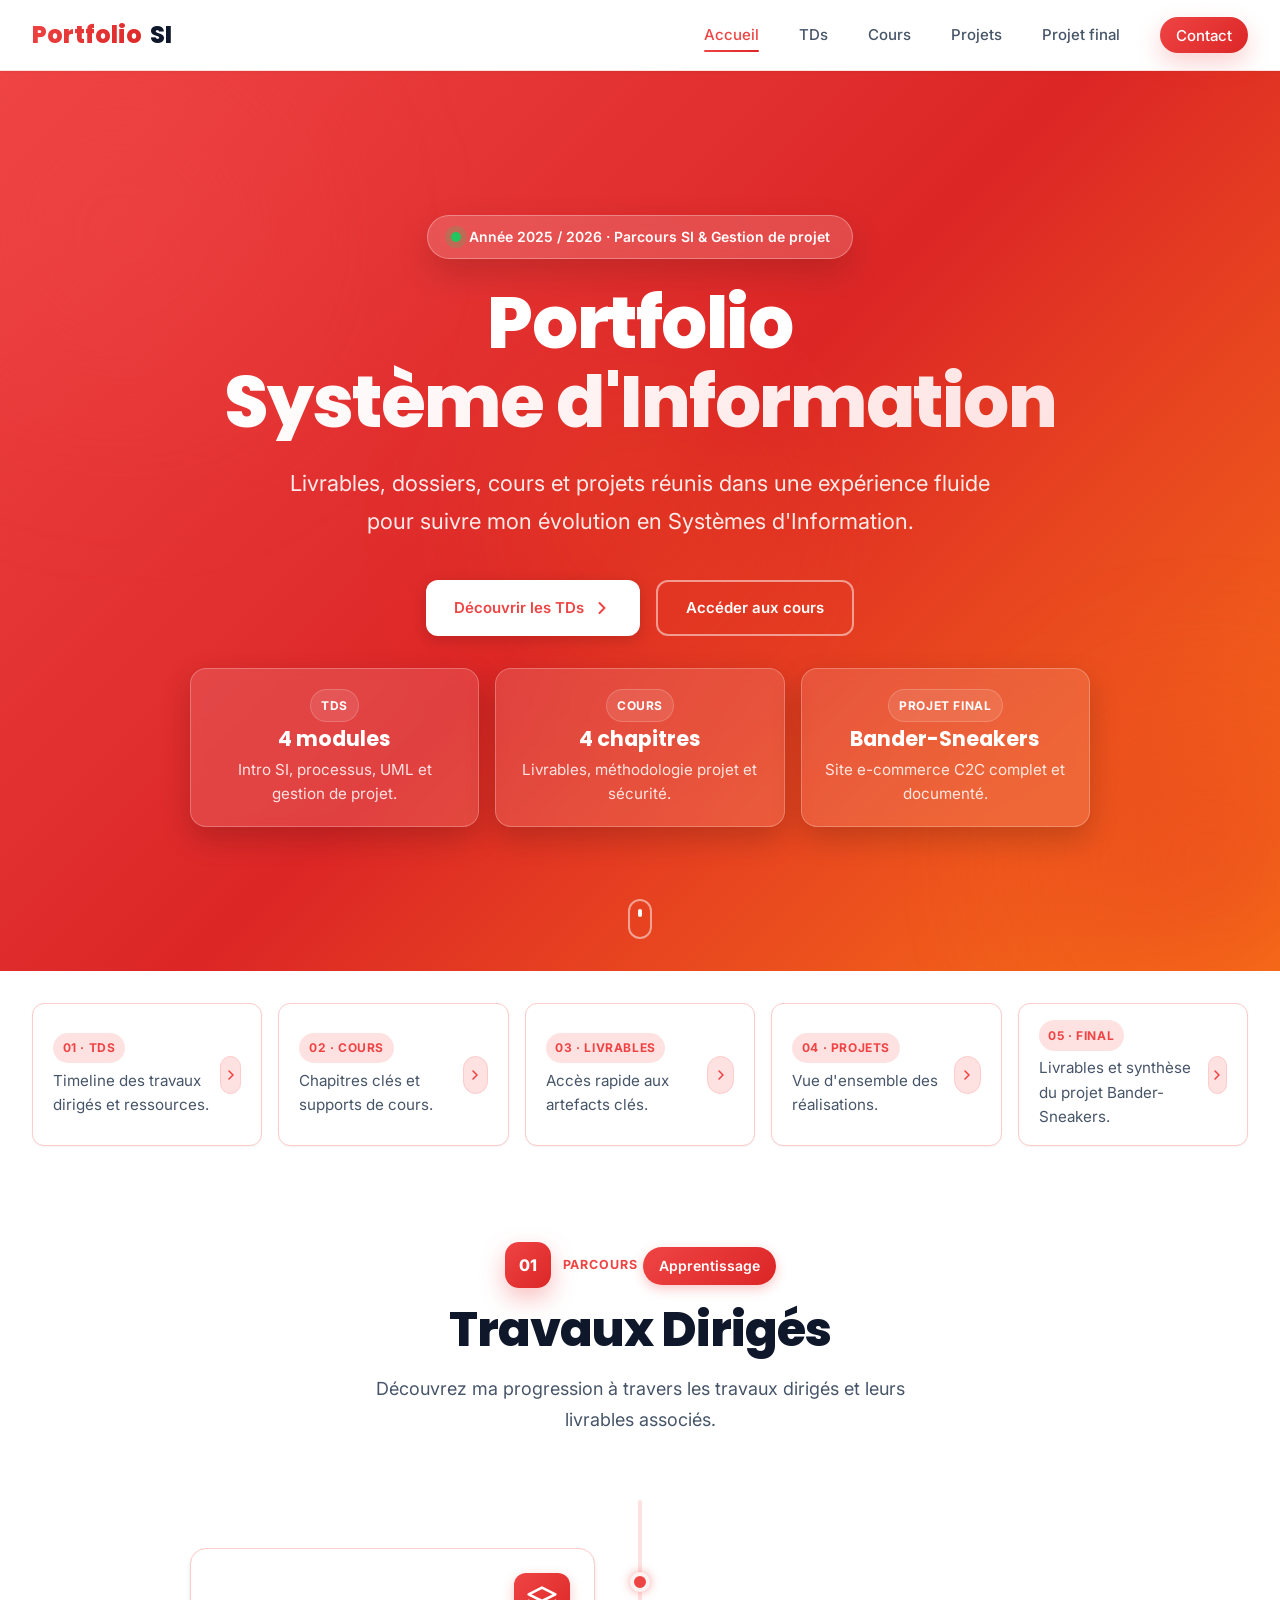
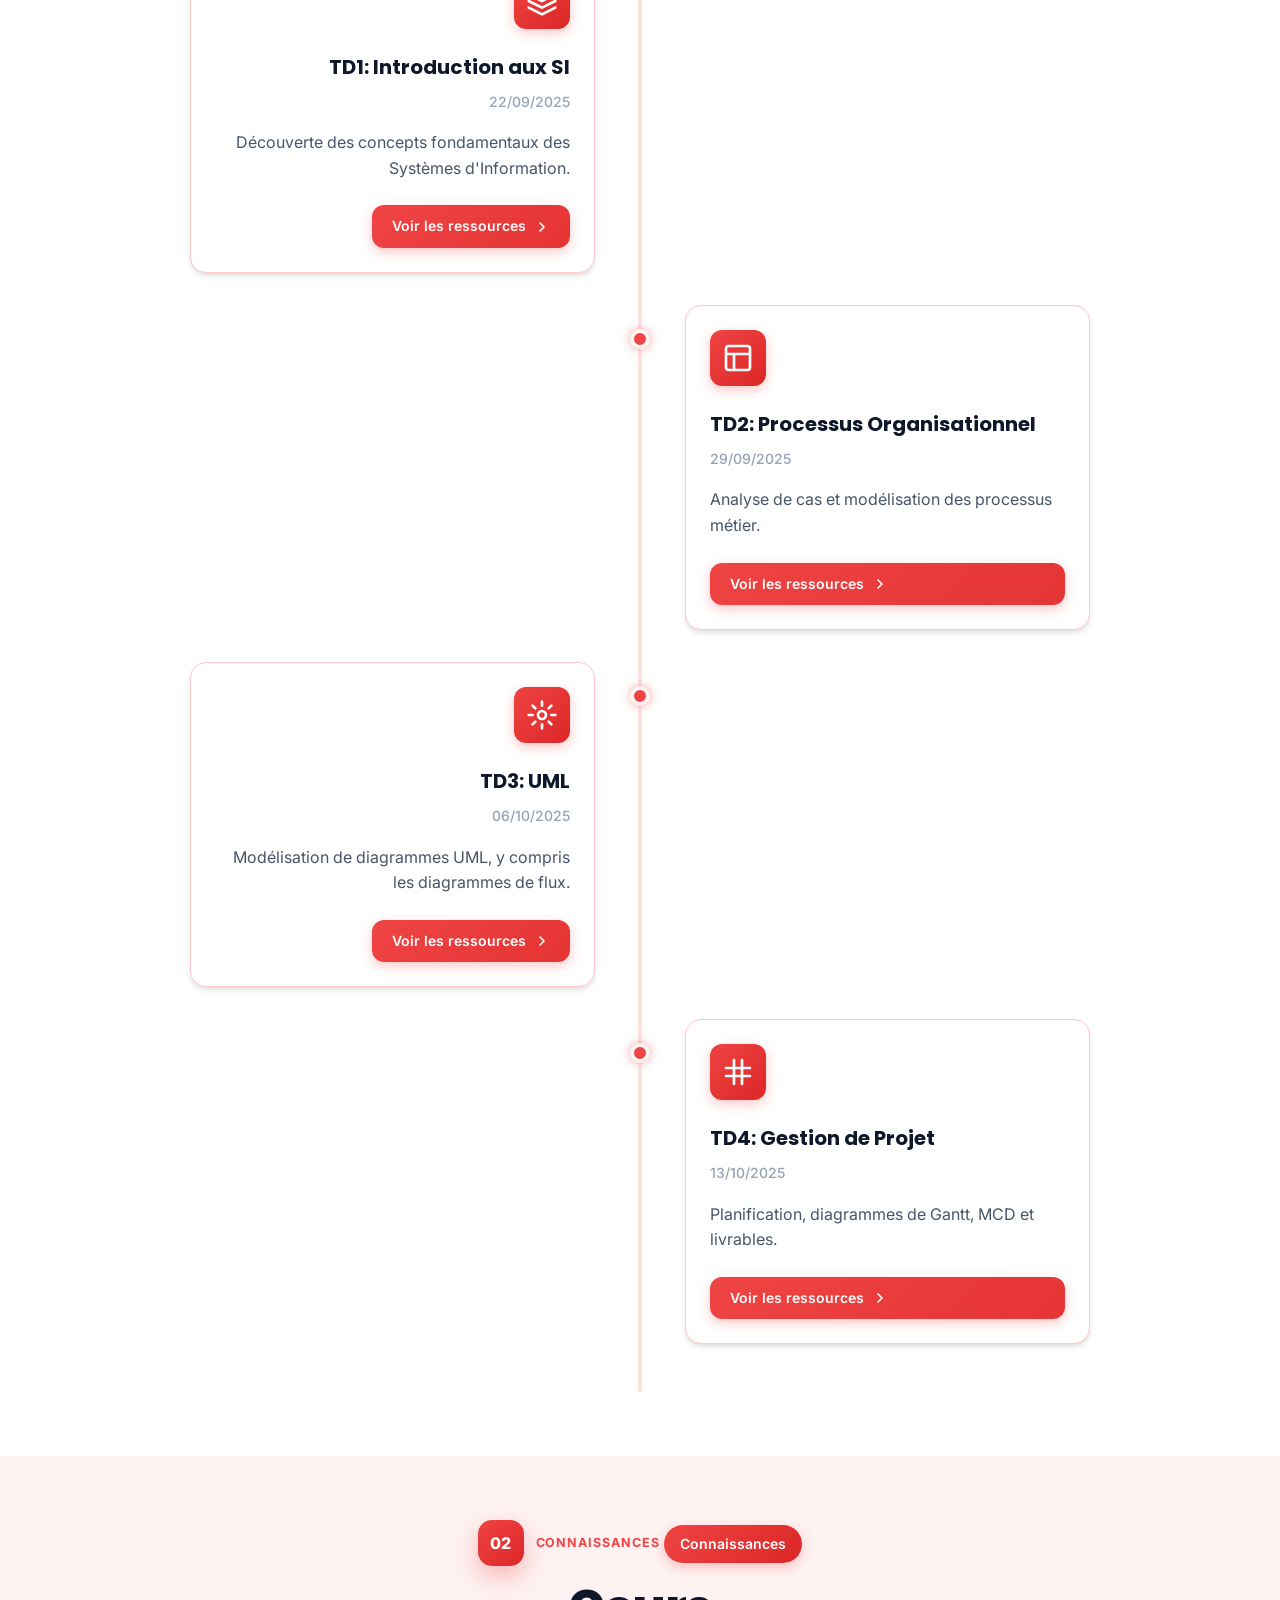
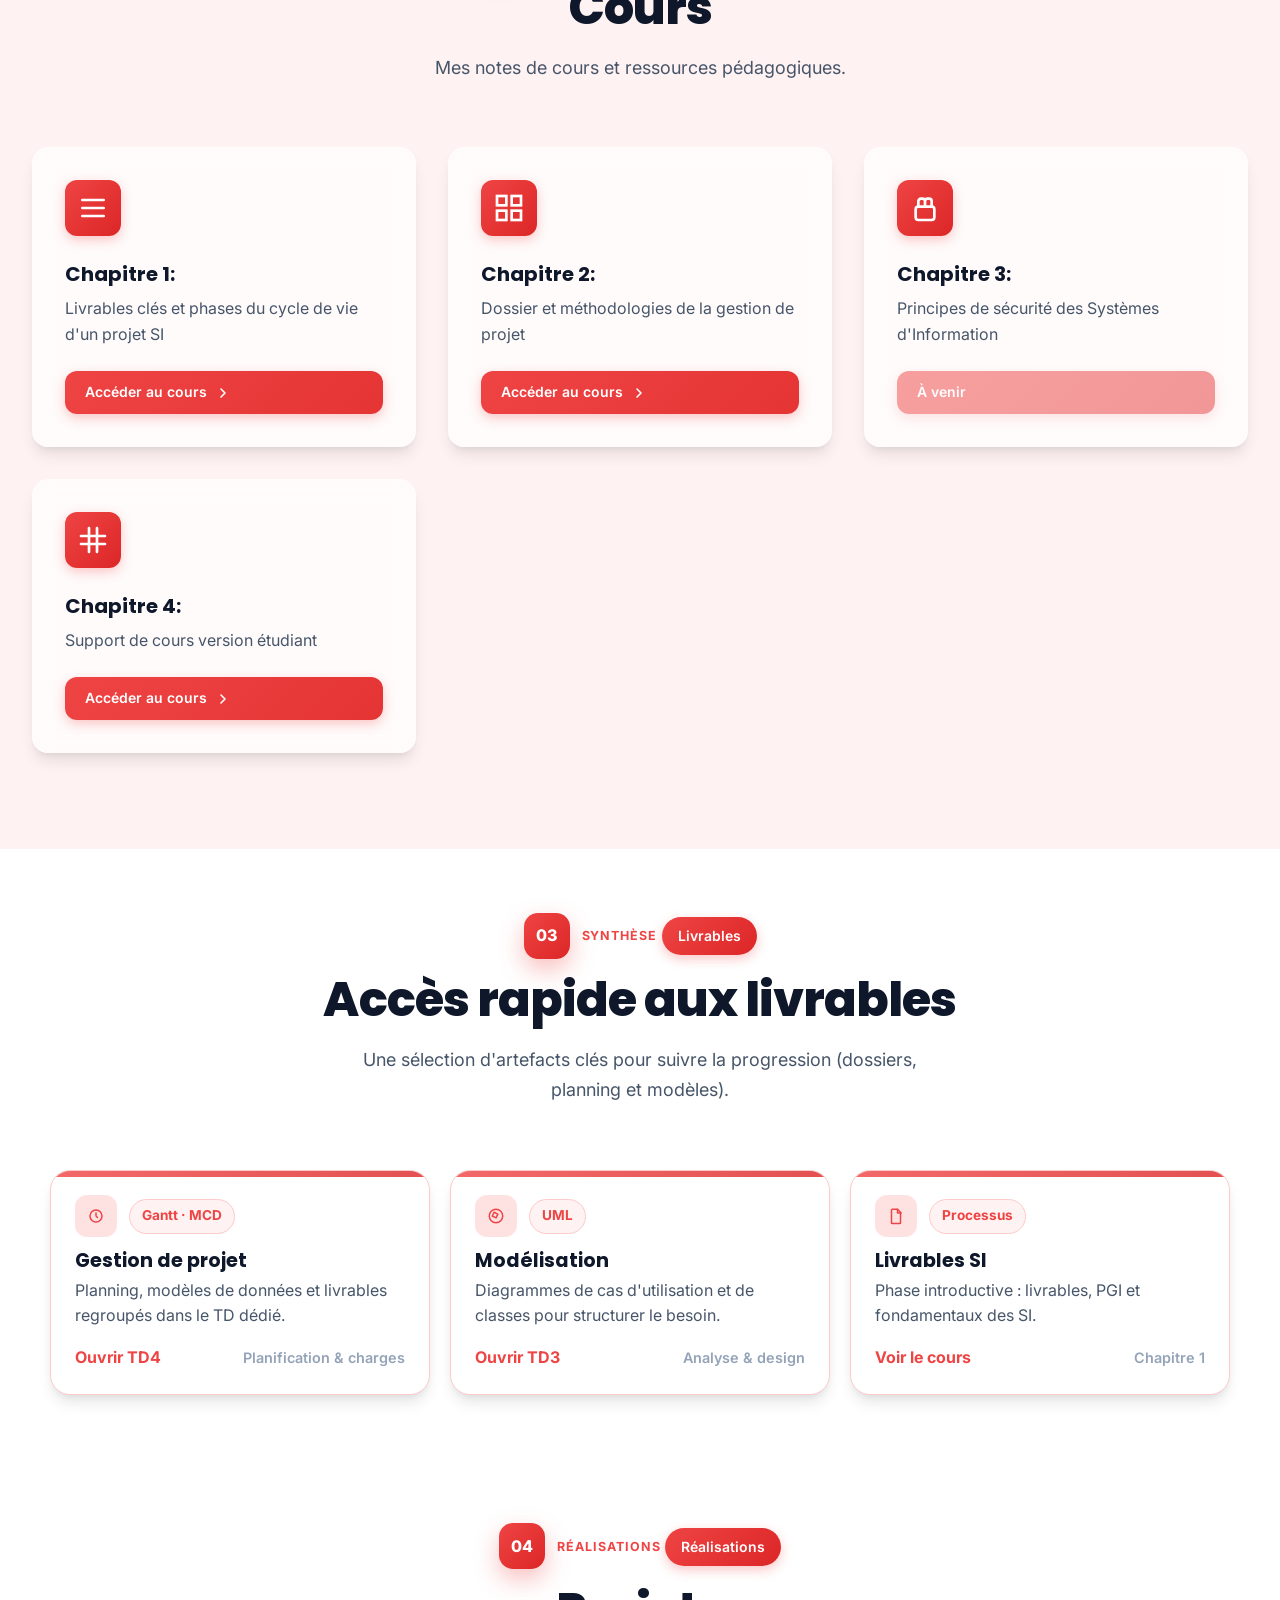
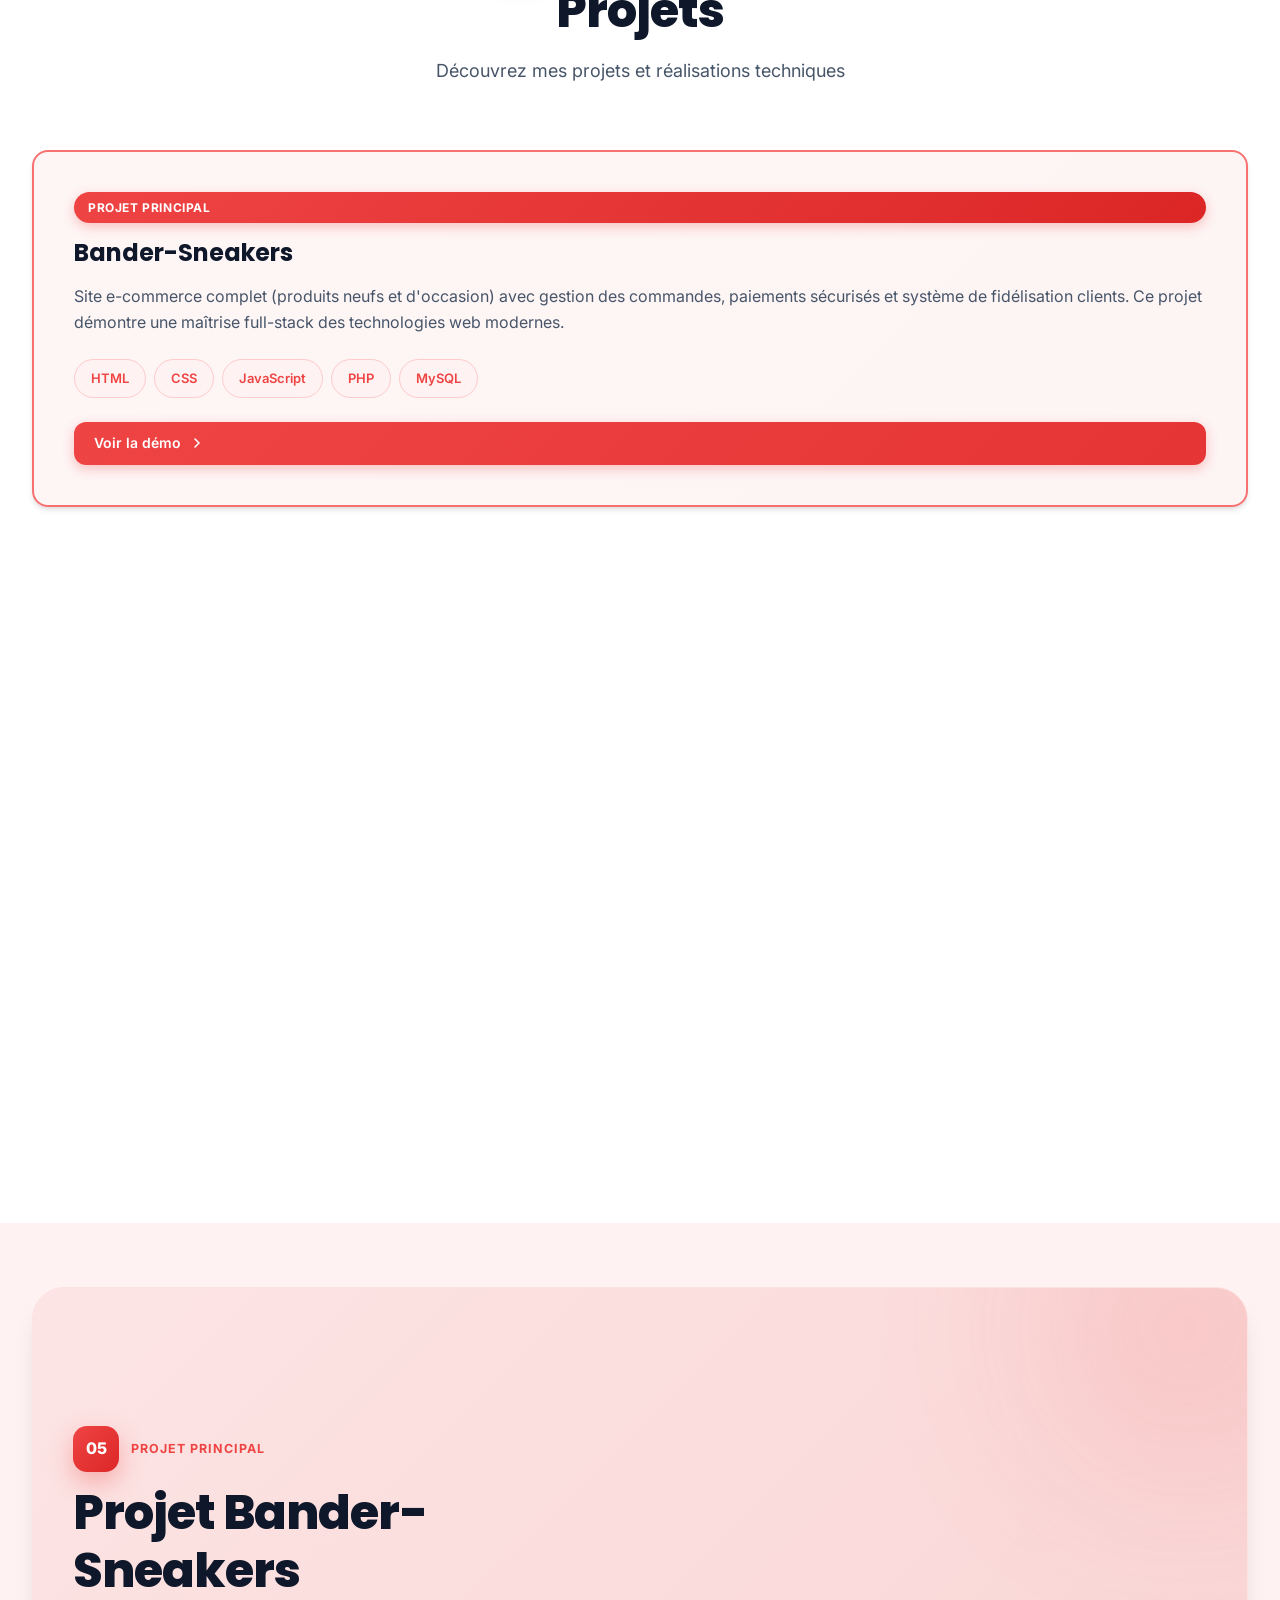
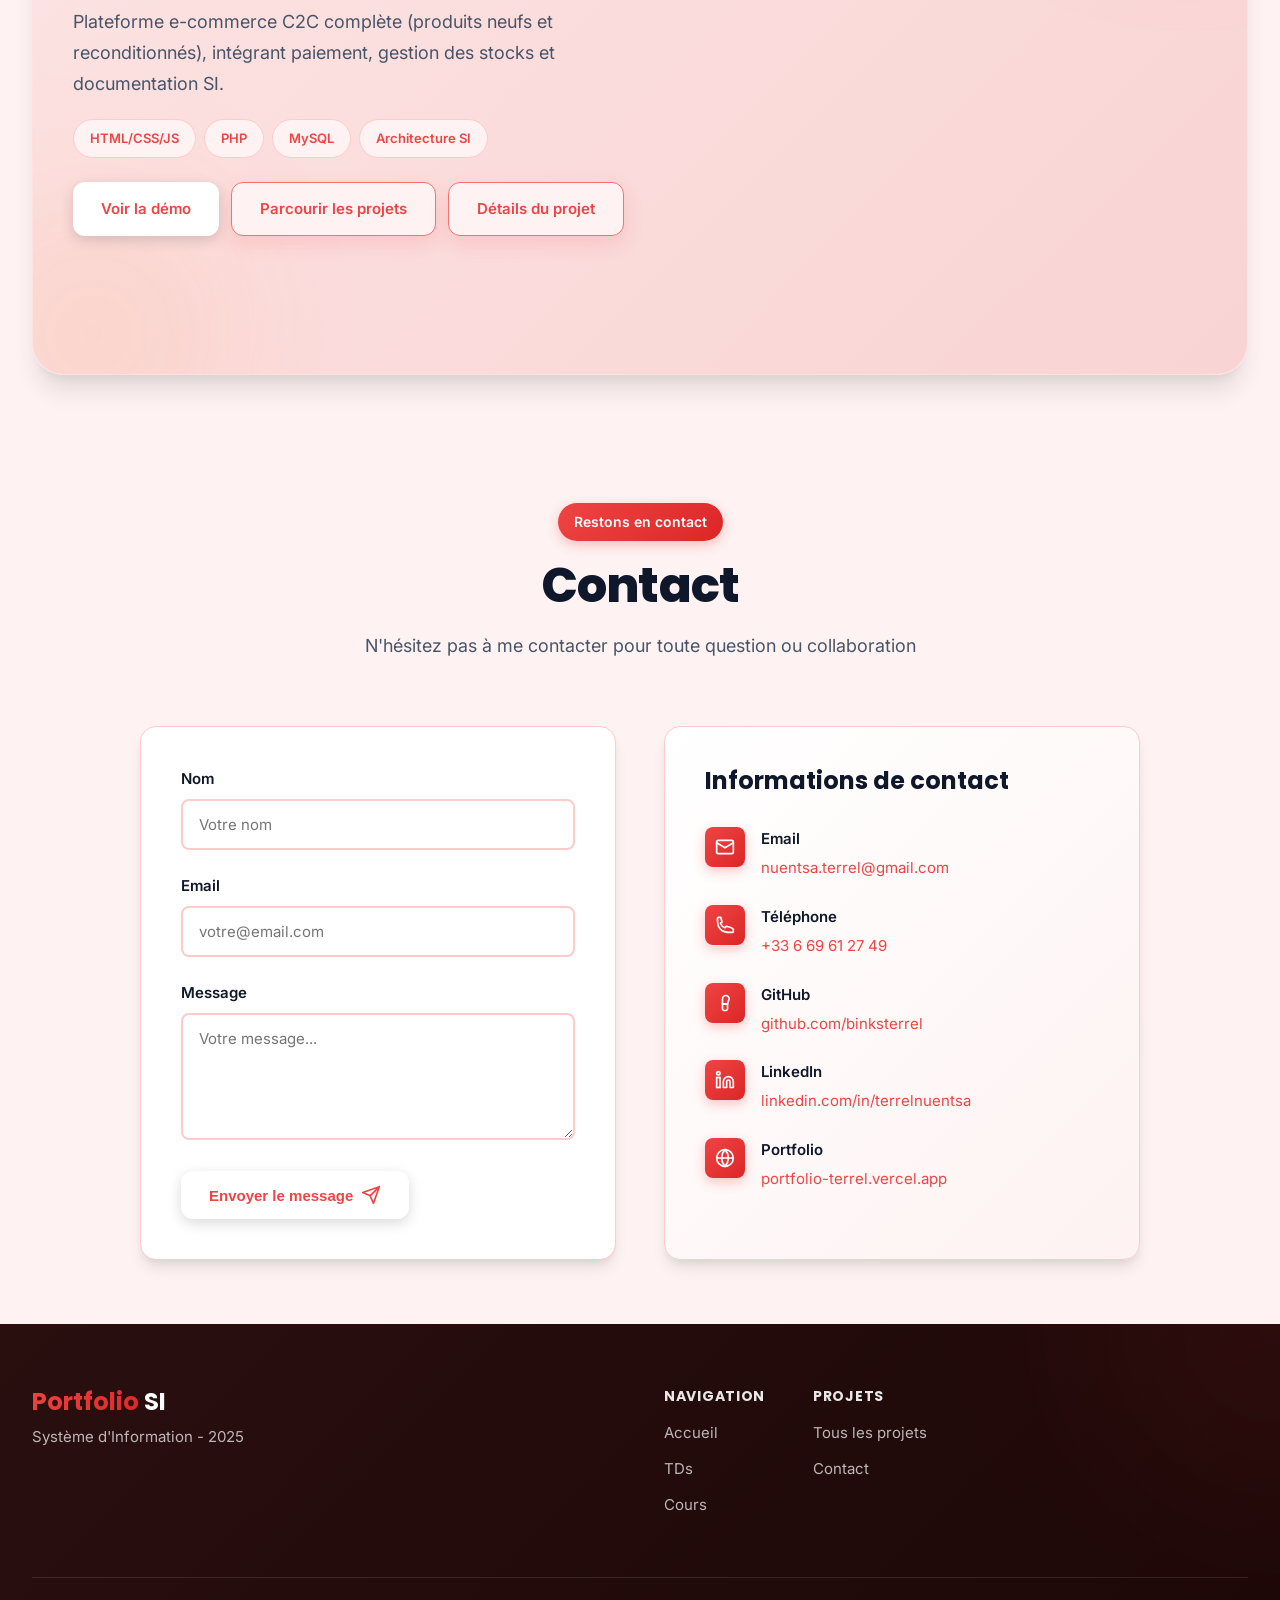
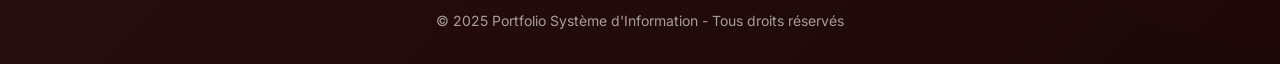
==== commit 1215ef4b: "feat: refactor portfolio pages with full-screen previews" ====
--- a/index.html
+++ b/index.html
@@ -20,7 +20,8 @@
                 <li><a href="#tds" class="nav-link">TDs</a></li>
                 <li><a href="#cours" class="nav-link">Cours</a></li>
                 <li><a href="#projets" class="nav-link">Projets</a></li>
-                <li><a href="#contact" class="nav-link">Contact</a></li>
+                <li><a href="#projet-final" class="nav-link">Projet final</a></li>
+                <li><a href="#contact" class="nav-link nav-cta">Contact</a></li>
             </ul>
         </div>
     </nav>
@@ -33,25 +34,107 @@
         </div>
         <div class="hero-content">
             <!-- L'effet de tilt 3D sera appliqué à ce conteneur par main.js -->
-            <div class="hero-badge">Bienvenue sur mon portfolio</div>
+            <div class="hero-badge hero-pill">
+                <span class="pill-dot"></span>
+                Année 2025 / 2026 · Parcours SI &amp; Gestion de projet
+            </div>
             <h1 class="hero-title">
                 Portfolio <span class="gradient-text">Système d'Information</span>
             </h1>
-            <p class="hero-subtitle">Retrouvez tous mes TDs, cours et projets dans un espace moderne et interactif</p>
+            <p class="hero-subtitle">Livrables, dossiers, cours et projets réunis dans une expérience fluide pour suivre mon évolution en Systèmes d'Information.</p>
             <div class="hero-buttons">
-                <a href="#projets" class="btn btn-primary">
-                    <span>Voir mes projets</span>
+                <a href="#tds" class="btn btn-primary">
+                    <span>Découvrir les TDs</span>
                     <svg width="20" height="20" viewBox="0 0 20 20" fill="none">
                         <path d="M7.5 15L12.5 10L7.5 5" stroke="currentColor" stroke-width="2" stroke-linecap="round" stroke-linejoin="round"/>
                     </svg>
                 </a>
-                <a href="#contact" class="btn btn-secondary">
-                    <span>Me contacter</span>
+                <a href="#cours" class="btn btn-secondary">
+                    <span>Accéder aux cours</span>
                 </a>
+            </div>
+            <div class="hero-highlights">
+                <div class="hero-highlight-card">
+                    <span class="highlight-label">TDs</span>
+                    <h4>4 modules</h4>
+                    <p>Intro SI, processus, UML et gestion de projet.</p>
+                </div>
+                <div class="hero-highlight-card">
+                    <span class="highlight-label">Cours</span>
+                    <h4>4 chapitres</h4>
+                    <p>Livrables, méthodologie projet et sécurité.</p>
+                </div>
+                <div class="hero-highlight-card">
+                    <span class="highlight-label">Projet final</span>
+                    <h4>Bander-Sneakers</h4>
+                    <p>Site e-commerce C2C complet et documenté.</p>
+                </div>
             </div>
         </div>
         <div class="scroll-indicator">
             <div class="mouse"></div>
+        </div>
+    </section>
+
+    <section class="section section-compact" aria-label="Navigation rapide">
+        <div class="container">
+            <div class="quick-links">
+                <a class="quick-link" href="#tds">
+                    <div>
+                        <span class="highlight-label">01 · TDs</span>
+                        <p>Timeline des travaux dirigés et ressources.</p>
+                    </div>
+                    <span class="quick-link-icon">
+                        <svg width="16" height="16" viewBox="0 0 20 20" fill="none">
+                            <path d="M7.5 15L12.5 10L7.5 5" stroke="currentColor" stroke-width="2" stroke-linecap="round" stroke-linejoin="round"/>
+                        </svg>
+                    </span>
+                </a>
+                <a class="quick-link" href="#cours">
+                    <div>
+                        <span class="highlight-label">02 · Cours</span>
+                        <p>Chapitres clés et supports de cours.</p>
+                    </div>
+                    <span class="quick-link-icon">
+                        <svg width="16" height="16" viewBox="0 0 20 20" fill="none">
+                            <path d="M7.5 15L12.5 10L7.5 5" stroke="currentColor" stroke-width="2" stroke-linecap="round" stroke-linejoin="round"/>
+                        </svg>
+                    </span>
+                </a>
+                <a class="quick-link" href="#livrables">
+                    <div>
+                        <span class="highlight-label">03 · Livrables</span>
+                        <p>Accès rapide aux artefacts clés.</p>
+                    </div>
+                    <span class="quick-link-icon">
+                        <svg width="16" height="16" viewBox="0 0 20 20" fill="none">
+                            <path d="M7.5 15L12.5 10L7.5 5" stroke="currentColor" stroke-width="2" stroke-linecap="round" stroke-linejoin="round"/>
+                        </svg>
+                    </span>
+                </a>
+                <a class="quick-link" href="#projets">
+                    <div>
+                        <span class="highlight-label">04 · Projets</span>
+                        <p>Vue d'ensemble des réalisations.</p>
+                    </div>
+                    <span class="quick-link-icon">
+                        <svg width="16" height="16" viewBox="0 0 20 20" fill="none">
+                            <path d="M7.5 15L12.5 10L7.5 5" stroke="currentColor" stroke-width="2" stroke-linecap="round" stroke-linejoin="round"/>
+                        </svg>
+                    </span>
+                </a>
+                <a class="quick-link" href="#projet-final">
+                    <div>
+                        <span class="highlight-label">05 · Final</span>
+                        <p>Livrables et synthèse du projet Bander-Sneakers.</p>
+                    </div>
+                    <span class="quick-link-icon">
+                        <svg width="16" height="16" viewBox="0 0 20 20" fill="none">
+                            <path d="M7.5 15L12.5 10L7.5 5" stroke="currentColor" stroke-width="2" stroke-linecap="round" stroke-linejoin="round"/>
+                        </svg>
+                    </span>
+                </a>
+            </div>
         </div>
     </section>
 
@@ -61,9 +144,13 @@
     <section id="tds" class="section">
         <div class="container">
             <div class="section-header">
+                <div class="section-meta-line">
+                    <span class="rubric-badge">01</span>
+                    <span class="section-kicker">Parcours</span>
+                </div>
                 <span class="section-badge">Apprentissage</span>
                 <h2 class="section-title">Travaux Dirigés</h2>
-                <p class="section-description">Découvrez ma progression à travers les travaux dirigés.</p>
+                <p class="section-description">Découvrez ma progression à travers les travaux dirigés et leurs livrables associés.</p>
             </div>
             
             <div class="timeline-container">
@@ -149,9 +236,13 @@
     <section id="cours" class="section section-alt">
         <div class="container">
             <div class="section-header">
+                <div class="section-meta-line">
+                    <span class="rubric-badge">02</span>
+                    <span class="section-kicker">Connaissances</span>
+                </div>
                 <span class="section-badge">Connaissances</span>
                 <h2 class="section-title">Cours</h2>
-                <p class="section-description">Mes notes de cours et ressources pédagogiques</p>
+                <p class="section-description">Mes notes de cours et ressources pédagogiques.</p>
             </div>
             <div class="cards-grid">
                 <!-- Carte Chapitre 1 (Titre mis à jour) -->
@@ -225,12 +316,86 @@
         </div>
     </section>
 
+    <section id="livrables" class="section">
+        <div class="container">
+            <div class="section-header">
+                <div class="section-meta-line">
+                    <span class="rubric-badge">03</span>
+                    <span class="section-kicker">Synthèse</span>
+                </div>
+                <span class="section-badge">Livrables</span>
+                <h2 class="section-title">Accès rapide aux livrables</h2>
+                <p class="section-description">Une sélection d'artefacts clés pour suivre la progression (dossiers, planning et modèles).</p>
+            </div>
+
+            <div class="resource-grid">
+                <article class="resource-card">
+                    <div class="resource-top">
+                        <div class="resource-icon">
+                            <svg width="18" height="18" viewBox="0 0 24 24" fill="none" stroke="currentColor" stroke-width="2" stroke-linecap="round" stroke-linejoin="round">
+                                <circle cx="12" cy="12" r="8"></circle>
+                                <path d="M12 8v4l2 2"></path>
+                            </svg>
+                        </div>
+                        <span class="resource-chip">Gantt · MCD</span>
+                    </div>
+                    <h3>Gestion de projet</h3>
+                    <p>Planning, modèles de données et livrables regroupés dans le TD dédié.</p>
+                    <div class="resource-actions">
+                        <a class="text-link" href="td4.html">Ouvrir TD4</a>
+                        <span class="resource-meta">Planification &amp; charges</span>
+                    </div>
+                </article>
+
+                <article class="resource-card">
+                    <div class="resource-top">
+                        <div class="resource-icon">
+                            <svg width="18" height="18" viewBox="0 0 24 24" fill="none" stroke="currentColor" stroke-width="2" stroke-linecap="round" stroke-linejoin="round">
+                                <circle cx="12" cy="12" r="9"></circle>
+                                <path d="M14.5 9.5l-2.5 5-5-2.5 2.5-5z"></path>
+                            </svg>
+                        </div>
+                        <span class="resource-chip">UML</span>
+                    </div>
+                    <h3>Modélisation</h3>
+                    <p>Diagrammes de cas d'utilisation et de classes pour structurer le besoin.</p>
+                    <div class="resource-actions">
+                        <a class="text-link" href="td3.html">Ouvrir TD3</a>
+                        <span class="resource-meta">Analyse &amp; design</span>
+                    </div>
+                </article>
+
+                <article class="resource-card">
+                    <div class="resource-top">
+                        <div class="resource-icon">
+                            <svg width="18" height="18" viewBox="0 0 24 24" fill="none" stroke="currentColor" stroke-width="2" stroke-linecap="round" stroke-linejoin="round">
+                                <path d="M7 3h7l4 4v14a1 1 0 0 1-1 1H7a1 1 0 0 1-1-1V4a1 1 0 0 1 1-1z"></path>
+                                <path d="M14 3v5h5"></path>
+                            </svg>
+                        </div>
+                        <span class="resource-chip">Processus</span>
+                    </div>
+                    <h3>Livrables SI</h3>
+                    <p>Phase introductive : livrables, PGI et fondamentaux des SI.</p>
+                    <div class="resource-actions">
+                        <a class="text-link" href="cours1.html">Voir le cours</a>
+                        <span class="resource-meta">Chapitre 1</span>
+                    </div>
+                </article>
+            </div>
+        </div>
+    </section>
+
     <!-- ================================== -->
     <!-- SECTION PROJETS (AVEC VEDETTE)   -->
     <!-- ================================== -->
     <section id="projets" class="section">
         <div class="container">
             <div class="section-header">
+                <div class="section-meta-line">
+                    <span class="rubric-badge">04</span>
+                    <span class="section-kicker">Réalisations</span>
+                </div>
                 <span class="section-badge">Réalisations</span>
                 <h2 class="section-title">Projets</h2>
                 <p class="section-description">Découvrez mes projets et réalisations techniques</p>
@@ -238,23 +403,23 @@
             
             <div class="projects-grid">
                 <!-- Projet en vedette -->
-                <div class="project-card featured">
-                    <div class="project-badge">Projet Principal</div>
-                    <h3>Bander-Sneakers</h3>
-                    <p class="project-description">Site e-commerce complet (produits neufs et d'occasion) avec gestion des commandes, paiements sécurisés et système de fidélisation clients. Ce projet démontre une maîtrise full-stack des technologies web modernes.</p>
-                    <div class="tech-tags">
-                        <span class="tech-tag">HTML</span>
-                        <span class="tech-tag">CSS</span>
-                        <span class="tech-tag">JavaScript</span>
-                        <span class="tech-tag">PHP</span>
-                        <span class="tech-tag">MySQL</span>
-                    </div>
-                    <a href="#" class="btn btn-small">
-                        <span>Voir le projet</span>
-                        <svg width="16" height="16" viewBox="0 0 20 20" fill="none">
-                            <path d="M7.5 15L12.5 10L7.5 5" stroke="currentColor" stroke-width="2" stroke-linecap="round" stroke-linejoin="round"/>
-                        </svg>
-                    </a>
+                    <div class="project-card featured">
+                        <div class="project-badge">Projet Principal</div>
+                        <h3>Bander-Sneakers</h3>
+                        <p class="project-description">Site e-commerce complet (produits neufs et d'occasion) avec gestion des commandes, paiements sécurisés et système de fidélisation clients. Ce projet démontre une maîtrise full-stack des technologies web modernes.</p>
+                        <div class="tech-tags">
+                            <span class="tech-tag">HTML</span>
+                            <span class="tech-tag">CSS</span>
+                            <span class="tech-tag">JavaScript</span>
+                            <span class="tech-tag">PHP</span>
+                            <span class="tech-tag">MySQL</span>
+                        </div>
+                        <a href="https://bander-sneakers.kesug.com" class="btn btn-small" target="_blank" rel="noopener">
+                            <span>Voir la démo</span>
+                            <svg width="16" height="16" viewBox="0 0 20 20" fill="none">
+                                <path d="M7.5 15L12.5 10L7.5 5" stroke="currentColor" stroke-width="2" stroke-linecap="round" stroke-linejoin="round"/>
+                            </svg>
+                        </a>
                 </div>
 
                 <!-- Autres projets -->
@@ -266,7 +431,7 @@
                         <span class="tech-tag">MySQL</span>
                         <span class="tech-tag">JavaScript</span>
                     </div>
-                    <a href="#" class="btn btn-small">
+                    <a href="https://portfolio-terrel.vercel.app" class="btn btn-small" target="_blank" rel="noopener">
                         <span>Voir le projet</span>
                         <svg width="16" height="16" viewBox="0 0 20 20" fill="none">
                             <path d="M7.5 15L12.5 10L7.5 5" stroke="currentColor" stroke-width="2" stroke-linecap="round" stroke-linejoin="round"/>
@@ -282,7 +447,7 @@
                         <span class="tech-tag">Flask</span>
                         <span class="tech-tag">IA</span>
                     </div>
-                    <a href="#" class="btn btn-small">
+                    <a href="https://portfolio-terrel.vercel.app" class="btn btn-small" target="_blank" rel="noopener">
                         <span>Voir le projet</span>
                         <svg width="16" height="16" viewBox="0 0 20 20" fill="none">
                             <path d="M7.5 15L12.5 10L7.5 5" stroke="currentColor" stroke-width="2" stroke-linecap="round" stroke-linejoin="round"/>
@@ -297,7 +462,7 @@
                         <span class="tech-tag">Excel</span>
                         <span class="tech-tag">Data Analyse</span>
                     </div>
-                    <a href="#" class="btn btn-small">
+                    <a href="https://portfolio-terrel.vercel.app" class="btn btn-small" target="_blank" rel="noopener">
                         <span>Voir le projet</span>
                         <svg width="16" height="16" viewBox="0 0 20 20" fill="none">
                             <path d="M7.5 15L12.5 10L7.5 5" stroke="currentColor" stroke-width="2" stroke-linecap="round" stroke-linejoin="round"/>
@@ -312,7 +477,7 @@
                         <span class="tech-tag">Python</span>
                         <span class="tech-tag">Cryptography</span>
                     </div>
-                    <a href="#" class="btn btn-small">
+                    <a href="https://portfolio-terrel.vercel.app" class="btn btn-small" target="_blank" rel="noopener">
                         <span>Voir le projet</span>
                         <svg width="16" height="16" viewBox="0 0 20 20" fill="none">
                             <path d="M7.5 15L12.5 10L7.5 5" stroke="currentColor" stroke-width="2" stroke-linecap="round" stroke-linejoin="round"/>
@@ -321,7 +486,73 @@
                 </div>
             </div>
         </section> 
-        
+
+        <section id="projet-final" class="section section-alt final-section">
+            <div class="container">
+                <div class="final-project">
+                    <div class="final-col final-col-text">
+                        <div class="section-meta-line">
+                            <span class="rubric-badge">05</span>
+                            <span class="section-kicker">Projet principal</span>
+                        </div>
+                        <h2 class="section-title">Projet Bander-Sneakers</h2>
+                        <p class="section-description">Plateforme e-commerce C2C complète (produits neufs et reconditionnés), intégrant paiement, gestion des stocks et documentation SI.</p>
+                        <div class="tech-tags">
+                            <span class="tech-tag">HTML/CSS/JS</span>
+                            <span class="tech-tag">PHP</span>
+                            <span class="tech-tag">MySQL</span>
+                            <span class="tech-tag">Architecture SI</span>
+                        </div>
+                        <div class="final-actions">
+                            <a href="https://bander-sneakers.kesug.com" target="_blank" rel="noopener" class="btn btn-primary">
+                                <span>Voir la démo</span>
+                            </a>
+                            <a href="#projets" class="btn solid-secondary">
+                                <span>Parcourir les projets</span>
+                            </a>
+                            <a href="projet-bander.html" class="btn solid-secondary">
+                                <span>Détails du projet</span>
+                            </a>
+                        </div>
+                    </div>
+                    <div class="final-col final-col-panels">
+                        <div class="final-card">
+                            <p class="section-kicker">Livrables clés</p>
+                            <ul class="final-list">
+                                <li><span class="list-dot"></span>Backlog fonctionnel &amp; cahier des charges</li>
+                                <li><span class="list-dot"></span>Modélisation MCD / UML pour le domaine produit</li>
+                                <li><span class="list-dot"></span>Planning Gantt et jalons de livraison</li>
+                                <li><span class="list-dot"></span>Scripts SQL et documentation utilisateur</li>
+                            </ul>
+                            <a class="text-link" href="td4.html">Accéder à la partie gestion de projet</a>
+                        </div>
+                        <div class="final-card metrics-card">
+                            <p class="section-kicker">En chiffres</p>
+                            <div class="metrics-grid">
+                                <div class="metric">
+                                    <strong>4</strong>
+                                    <span>TDs</span>
+                                </div>
+                                <div class="metric">
+                                    <strong>4</strong>
+                                    <span>Cours</span>
+                                </div>
+                                <div class="metric">
+                                    <strong>+6</strong>
+                                    <span>Livrables</span>
+                                </div>
+                                <div class="metric">
+                                    <strong>100%</strong>
+                                    <span>Doc alignée</span>
+                                </div>
+                            </div>
+                            <div class="final-note">Centralisation des livrables, supports et scripts pour suivre la progression.</div>
+                        </div>
+                    </div>
+                </div>
+            </div>
+        </section>
+
         <section id="contact" class="section section-alt">
             <div class="container">
                 <div class="section-header">
--- a/style.css
+++ b/style.css
@@ -168,6 +168,28 @@
 .nav-link:hover::before,
 .nav-link.active::before {
   width: 100%;
+}
+
+.nav-cta {
+  padding: 0.55rem 1rem;
+  background: var(--gradient-primary);
+  color: white !important;
+  border-radius: var(--radius-full);
+  box-shadow: 0 10px 24px rgba(239, 68, 68, 0.25);
+}
+
+.nav-cta::before {
+  display: none;
+}
+
+.nav-cta:hover {
+  color: white;
+  transform: translateY(-2px);
+  box-shadow: 0 14px 30px rgba(239, 68, 68, 0.3);
+}
+
+.nav-cta.active {
+  color: white !important;
 }
 
 /* Hero section avec gradients animés et design moderne */
@@ -309,6 +331,61 @@
   animation: fadeInUp 1s ease-out 0.8s both;
 }
 
+.hero-pill {
+  display: inline-flex;
+  align-items: center;
+  gap: 0.5rem;
+  padding: 0.6rem 1.4rem;
+  background: rgba(255, 255, 255, 0.16);
+  border: 1px solid rgba(255, 255, 255, 0.3);
+  box-shadow: 0 14px 34px rgba(0, 0, 0, 0.15);
+}
+
+.pill-dot {
+  width: 10px;
+  height: 10px;
+  border-radius: 50%;
+  background: #22c55e;
+  box-shadow: 0 0 0 6px rgba(34, 197, 94, 0.2);
+}
+
+.hero-highlights {
+  margin-top: 2rem;
+  display: grid;
+  grid-template-columns: repeat(auto-fit, minmax(210px, 1fr));
+  gap: 1rem;
+}
+
+.hero-highlight-card {
+  background: rgba(255, 255, 255, 0.12);
+  border: 1px solid rgba(255, 255, 255, 0.25);
+  border-radius: var(--radius-xl);
+  padding: 1.25rem;
+  color: white;
+  backdrop-filter: blur(6px);
+  -webkit-backdrop-filter: blur(6px);
+  box-shadow: 0 12px 30px rgba(0, 0, 0, 0.18);
+}
+
+.hero-highlight-card h4 {
+  font-size: 1.3rem;
+  margin: 0.35rem 0;
+}
+
+.hero-highlight-card p {
+  color: rgba(255, 255, 255, 0.85);
+  margin: 0;
+  font-size: 0.95rem;
+}
+
+.hero-highlight-card .highlight-label {
+  background: rgba(255, 255, 255, 0.1);
+  color: white;
+  padding: 0.35rem 0.65rem;
+  border-radius: var(--radius-full);
+  border: 1px solid rgba(255, 255, 255, 0.18);
+}
+
 /* Boutons modernes avec animations */
 .btn {
   display: inline-flex;
@@ -360,6 +437,18 @@
 .btn-secondary:hover {
   background: rgba(255, 255, 255, 0.15);
   border-color: white;
+  transform: translateY(-2px);
+}
+
+.solid-secondary {
+  background: var(--bg-secondary);
+  color: var(--primary);
+  border: 1px solid var(--primary-light);
+  box-shadow: 0 8px 20px rgba(239, 68, 68, 0.15);
+}
+
+.solid-secondary:hover {
+  background: white;
   transform: translateY(-2px);
 }
 
@@ -442,9 +531,102 @@
   background: var(--bg-secondary);
 }
 
+.section-compact {
+  padding: var(--spacing-lg) 2rem;
+}
+
 .container {
   max-width: 1280px;
   margin: 0 auto;
+}
+
+.highlight-label {
+  display: inline-block;
+  font-size: 0.75rem;
+  font-weight: 700;
+  letter-spacing: 0.05em;
+  text-transform: uppercase;
+}
+
+.quick-links {
+  display: grid;
+  grid-template-columns: repeat(auto-fit, minmax(220px, 1fr));
+  gap: 1rem;
+}
+
+.quick-link {
+  background: white;
+  border: 1px solid var(--border-color);
+  border-radius: var(--radius-lg);
+  padding: 1rem 1.25rem;
+  display: flex;
+  align-items: center;
+  justify-content: space-between;
+  text-decoration: none;
+  color: var(--text-primary);
+  box-shadow: var(--shadow-sm);
+  transition: transform var(--transition-base), box-shadow var(--transition-base), border-color var(--transition-base);
+}
+
+.quick-link:hover {
+  transform: translateY(-4px);
+  box-shadow: var(--shadow-lg);
+  border-color: var(--primary-light);
+}
+
+.quick-link .highlight-label {
+  background: var(--bg-tertiary);
+  color: var(--primary);
+  padding: 0.35rem 0.6rem;
+  border-radius: var(--radius-full);
+}
+
+.quick-link p {
+  margin-top: 0.35rem;
+  color: var(--text-secondary);
+  font-size: 0.95rem;
+}
+
+.quick-link-icon {
+  font-weight: 800;
+  color: var(--primary);
+  display: inline-flex;
+  align-items: center;
+  justify-content: center;
+  width: 38px;
+  height: 38px;
+  border-radius: var(--radius-full);
+  background: var(--bg-tertiary);
+  border: 1px solid var(--border-color);
+}
+
+.section-meta-line {
+  display: inline-flex;
+  align-items: center;
+  gap: 0.75rem;
+  margin-bottom: 0.75rem;
+  justify-content: center;
+}
+
+.section-kicker {
+  text-transform: uppercase;
+  letter-spacing: 0.08em;
+  font-weight: 700;
+  color: var(--primary);
+  font-size: 0.78rem;
+}
+
+.rubric-badge {
+  width: 46px;
+  height: 46px;
+  border-radius: 14px;
+  background: var(--gradient-primary);
+  color: white;
+  display: inline-flex;
+  align-items: center;
+  justify-content: center;
+  font-weight: 800;
+  box-shadow: 0 10px 24px rgba(239, 68, 68, 0.35);
 }
 
 /* En-têtes de section modernisés */
@@ -575,6 +757,102 @@
   color: var(--text-secondary);
   margin-bottom: 1.5rem;
   flex-grow: 1;
+}
+
+.resource-grid {
+  display: grid;
+  grid-template-columns: repeat(auto-fit, minmax(320px, 1fr));
+  gap: 1.25rem;
+  max-width: 1180px;
+  margin-left: auto;
+  margin-right: auto;
+}
+
+@media (min-width: 1280px) {
+  .resource-grid {
+    grid-template-columns: repeat(3, minmax(320px, 1fr));
+  }
+}
+
+.resource-card {
+  background: white;
+  border: 1px solid var(--border-color);
+  border-radius: var(--radius-xl);
+  padding: 1.5rem;
+  box-shadow: var(--shadow-md);
+  transition: transform var(--transition-base), box-shadow var(--transition-base), border-color var(--transition-base);
+}
+
+.resource-card:hover {
+  transform: translateY(-6px);
+  box-shadow: var(--shadow-xl);
+  border-color: var(--primary-light);
+}
+
+.resource-top {
+  display: flex;
+  align-items: center;
+  gap: 0.75rem;
+  margin-bottom: 0.75rem;
+}
+
+.resource-icon {
+  width: 42px;
+  height: 42px;
+  border-radius: 12px;
+  display: inline-flex;
+  align-items: center;
+  justify-content: center;
+  background: var(--bg-tertiary);
+  font-weight: 800;
+  font-size: 1rem;
+  color: var(--primary);
+}
+
+.resource-chip {
+  padding: 0.35rem 0.75rem;
+  border-radius: var(--radius-full);
+  background: var(--bg-secondary);
+  color: var(--primary);
+  font-weight: 700;
+  font-size: 0.85rem;
+  border: 1px solid var(--border-color);
+}
+
+.resource-card h3 {
+  font-size: 1.2rem;
+  margin-bottom: 0.35rem;
+}
+
+.resource-card p {
+  color: var(--text-secondary);
+  margin-bottom: 1rem;
+}
+
+.resource-actions {
+  display: flex;
+  align-items: center;
+  justify-content: space-between;
+  font-weight: 600;
+  color: var(--text-tertiary);
+}
+
+.resource-meta {
+  color: var(--text-tertiary);
+  font-size: 0.9rem;
+}
+
+.text-link {
+  color: var(--primary);
+  text-decoration: none;
+  font-weight: 700;
+  display: inline-flex;
+  align-items: center;
+  gap: 0.35rem;
+}
+
+.text-link:hover {
+  text-decoration: underline;
 }
 
 /* NOUVEAU: Grille de projets avec vedette */
@@ -693,6 +971,312 @@
   border-color: transparent;
 }
 
+.final-section {
+  position: relative;
+}
+
+.final-project {
+  position: relative;
+  background: linear-gradient(135deg, rgba(239, 68, 68, 0.08) 0%, rgba(220, 38, 38, 0.15) 100%);
+  border: 1px solid var(--border-light);
+  border-radius: 2rem;
+  padding: 2.5rem;
+  overflow: hidden;
+  box-shadow: var(--shadow-xl);
+}
+
+.final-project::before,
+.final-project::after {
+  content: "";
+  position: absolute;
+  border-radius: 50%;
+  filter: blur(90px);
+  opacity: 0.35;
+}
+
+.final-project::before {
+  width: 320px;
+  height: 320px;
+  background: rgba(239, 68, 68, 0.35);
+  top: -120px;
+  right: -100px;
+}
+
+.final-project::after {
+  width: 240px;
+  height: 240px;
+  background: rgba(249, 115, 22, 0.35);
+  bottom: -80px;
+  left: -60px;
+}
+
+.final-project .section-title {
+  margin-bottom: 0.5rem;
+}
+
+.final-project .section-description {
+  margin: 0 0 1.25rem 0;
+  max-width: 720px;
+}
+
+.final-col {
+  position: relative;
+  z-index: 1;
+}
+
+.final-project {
+  display: grid;
+  grid-template-columns: repeat(auto-fit, minmax(280px, 1fr));
+  gap: 1.75rem;
+  align-items: center;
+}
+
+.final-actions {
+  display: flex;
+  gap: 0.75rem;
+  flex-wrap: wrap;
+  margin-top: 1.25rem;
+}
+
+.final-col .section-meta-line {
+  justify-content: flex-start;
+}
+
+.final-card {
+  background: rgba(255, 255, 255, 0.95);
+  border: 1px solid var(--border-color);
+  border-radius: 1.25rem;
+  padding: 1.5rem;
+  box-shadow: var(--shadow-md);
+}
+
+.final-list {
+  list-style: none;
+  padding: 0;
+  margin: 1rem 0 1.25rem;
+}
+
+.final-list li {
+  display: flex;
+  align-items: center;
+  gap: 0.6rem;
+  color: var(--text-secondary);
+  margin-bottom: 0.5rem;
+}
+
+.list-dot {
+  width: 10px;
+  height: 10px;
+  border-radius: 50%;
+  background: var(--primary);
+  box-shadow: 0 0 0 6px rgba(239, 68, 68, 0.15);
+  flex-shrink: 0;
+}
+
+.metrics-card {
+  background: linear-gradient(135deg, #0f172a 0%, #1f2937 100%);
+  color: white;
+  border: 1px solid rgba(255, 255, 255, 0.08);
+}
+
+.metrics-grid {
+  display: grid;
+  grid-template-columns: repeat(2, minmax(120px, 1fr));
+  gap: 0.75rem;
+}
+
+.metric {
+  background: rgba(255, 255, 255, 0.08);
+  border: 1px solid rgba(255, 255, 255, 0.12);
+  border-radius: 1rem;
+  padding: 1rem;
+  text-align: center;
+}
+
+.metric strong {
+  font-size: 1.6rem;
+  display: block;
+}
+
+.metric span {
+  font-size: 0.9rem;
+  color: rgba(255, 255, 255, 0.8);
+}
+
+.final-note {
+  margin-top: 1rem;
+  color: rgba(255, 255, 255, 0.85);
+  font-size: 0.95rem;
+}
+
+/* Variantes claires (cartes blanches) */
+.metrics-light .metric {
+  background: var(--bg-secondary);
+  border: 1px solid var(--border-color);
+  color: var(--text-primary);
+}
+
+.metrics-light .metric span {
+  color: var(--text-secondary);
+}
+
+.links-card .card-description {
+  color: var(--text-secondary);
+}
+
+.links-card .final-actions {
+  gap: 0.6rem;
+  flex-wrap: wrap;
+}
+
+.project-panels .card {
+  background: linear-gradient(145deg, rgba(239, 68, 68, 0.04) 0%, rgba(255, 255, 255, 0.94) 60%);
+  border: 1px solid var(--border-color);
+  box-shadow: var(--shadow-lg);
+  position: relative;
+}
+
+.project-panels .card::before {
+  content: "";
+  position: absolute;
+  inset: 0;
+  border-radius: 1rem;
+  border: 1px solid rgba(239, 68, 68, 0.07);
+  pointer-events: none;
+}
+
+.project-panels .card-header h3 {
+  margin: 0;
+}
+
+.project-panels .final-actions {
+  gap: 0.75rem;
+  flex-wrap: wrap;
+}
+
+.project-panels .tech-tags {
+  margin-top: 0.75rem !important;
+}
+
+.resource-card {
+  border: 1px solid var(--border-color);
+  box-shadow: var(--shadow-lg);
+  position: relative;
+  overflow: hidden;
+  background: white;
+  border-radius: 1.25rem;
+  transition: transform var(--transition-base), box-shadow var(--transition-base), border-color var(--transition-base);
+}
+
+.resource-card:hover {
+  transform: translateY(-6px);
+  box-shadow: var(--shadow-2xl);
+  border-color: var(--primary-light);
+}
+
+.resource-card::before {
+  content: "";
+  position: absolute;
+  top: 0;
+  left: 0;
+  right: 0;
+  height: 6px;
+  background: var(--gradient-primary);
+  opacity: 0.8;
+}
+
+.resource-card h3 {
+  margin-bottom: 0.35rem;
+}
+
+.resource-card p {
+  color: var(--text-secondary);
+  margin-bottom: 1rem;
+}
+
+.resource-actions {
+  display: flex;
+  align-items: center;
+  gap: 0.75rem;
+  flex-wrap: wrap;
+  justify-content: space-between;
+  margin-top: 0.5rem;
+}
+
+.resource-meta {
+  color: var(--text-tertiary);
+  font-size: 0.9rem;
+}
+
+.hidden {
+  display: none !important;
+}
+
+/* Modal pleine page pour aperçus */
+.modal {
+  position: fixed;
+  inset: 0;
+  z-index: 9999;
+  display: flex;
+  align-items: center;
+  justify-content: center;
+}
+
+.modal-backdrop {
+  position: absolute;
+  inset: 0;
+  background: rgba(0, 0, 0, 0.6);
+}
+
+.modal-body {
+  position: relative;
+  background: #0f172a;
+  width: min(1200px, 95vw);
+  height: min(850px, 90vh);
+  border-radius: 1rem;
+  overflow: hidden;
+  box-shadow: 0 25px 60px rgba(0, 0, 0, 0.5);
+  display: flex;
+  flex-direction: column;
+}
+
+.modal-header {
+  display: flex;
+  align-items: center;
+  justify-content: space-between;
+  padding: 0.75rem 1rem;
+  background: rgba(255, 255, 255, 0.06);
+  color: white;
+}
+
+.modal-title {
+  margin: 0;
+  font-size: 1rem;
+}
+
+.modal-close {
+  background: rgba(255, 255, 255, 0.1);
+  color: white;
+  border: none;
+  width: 36px;
+  height: 36px;
+  border-radius: 10px;
+  font-size: 1.4rem;
+  cursor: pointer;
+}
+
+.modal-close:hover {
+  background: rgba(255, 255, 255, 0.2);
+}
+
+.modal-frame {
+  flex: 1;
+  border: none;
+  width: 100%;
+  height: 100%;
+  background: #0f172a;
+}
+
 /* Note d'information stylisée */
 .info-note {
   display: flex;
@@ -1115,8 +1699,16 @@
     padding: 3rem 1rem;
   }
 
+  .section-compact {
+    padding: 2rem 1rem;
+  }
+
   .section-title {
     font-size: 2rem;
+  }
+
+  .hero-highlights {
+    grid-template-columns: 1fr;
   }
 
   .cards-grid,
@@ -1138,6 +1730,10 @@
   .footer-nav {
     flex-direction: column;
     gap: 2rem;
+  }
+
+  .final-project {
+    padding: 1.75rem;
   }
 }
 
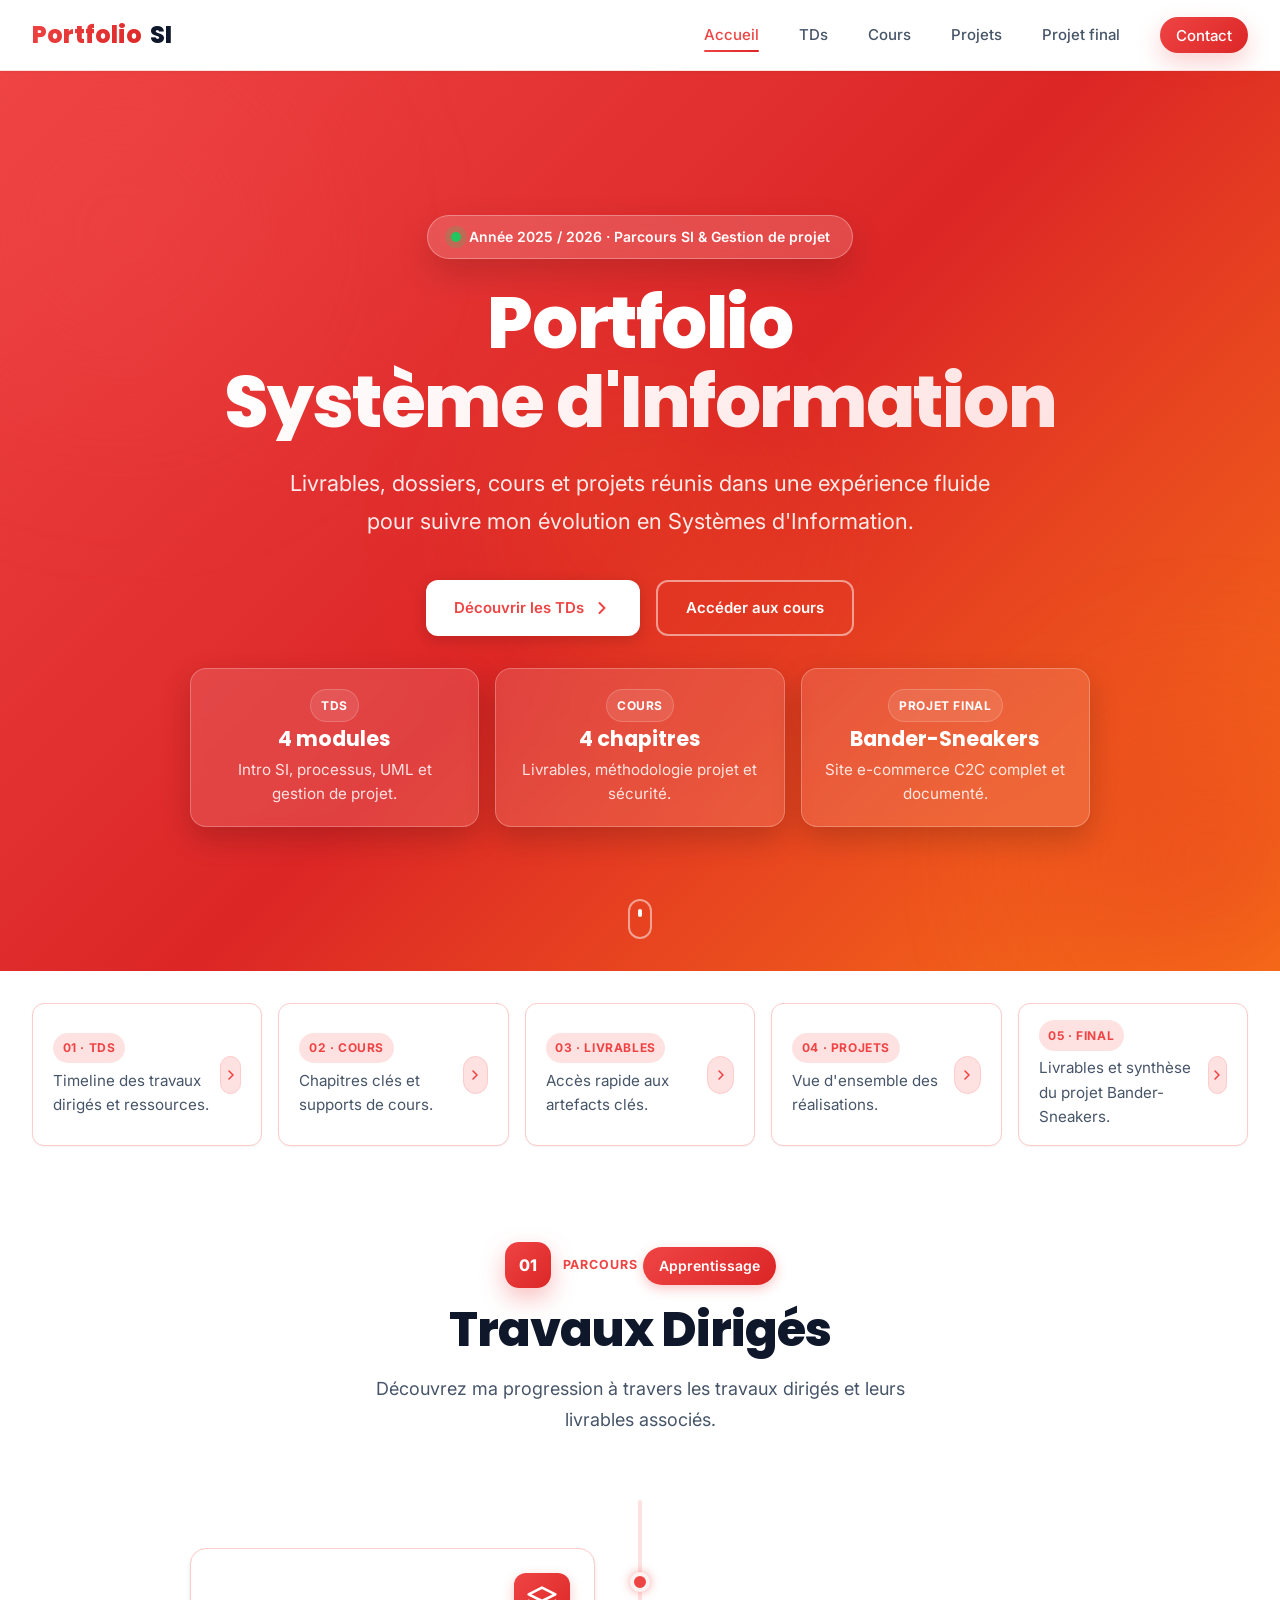
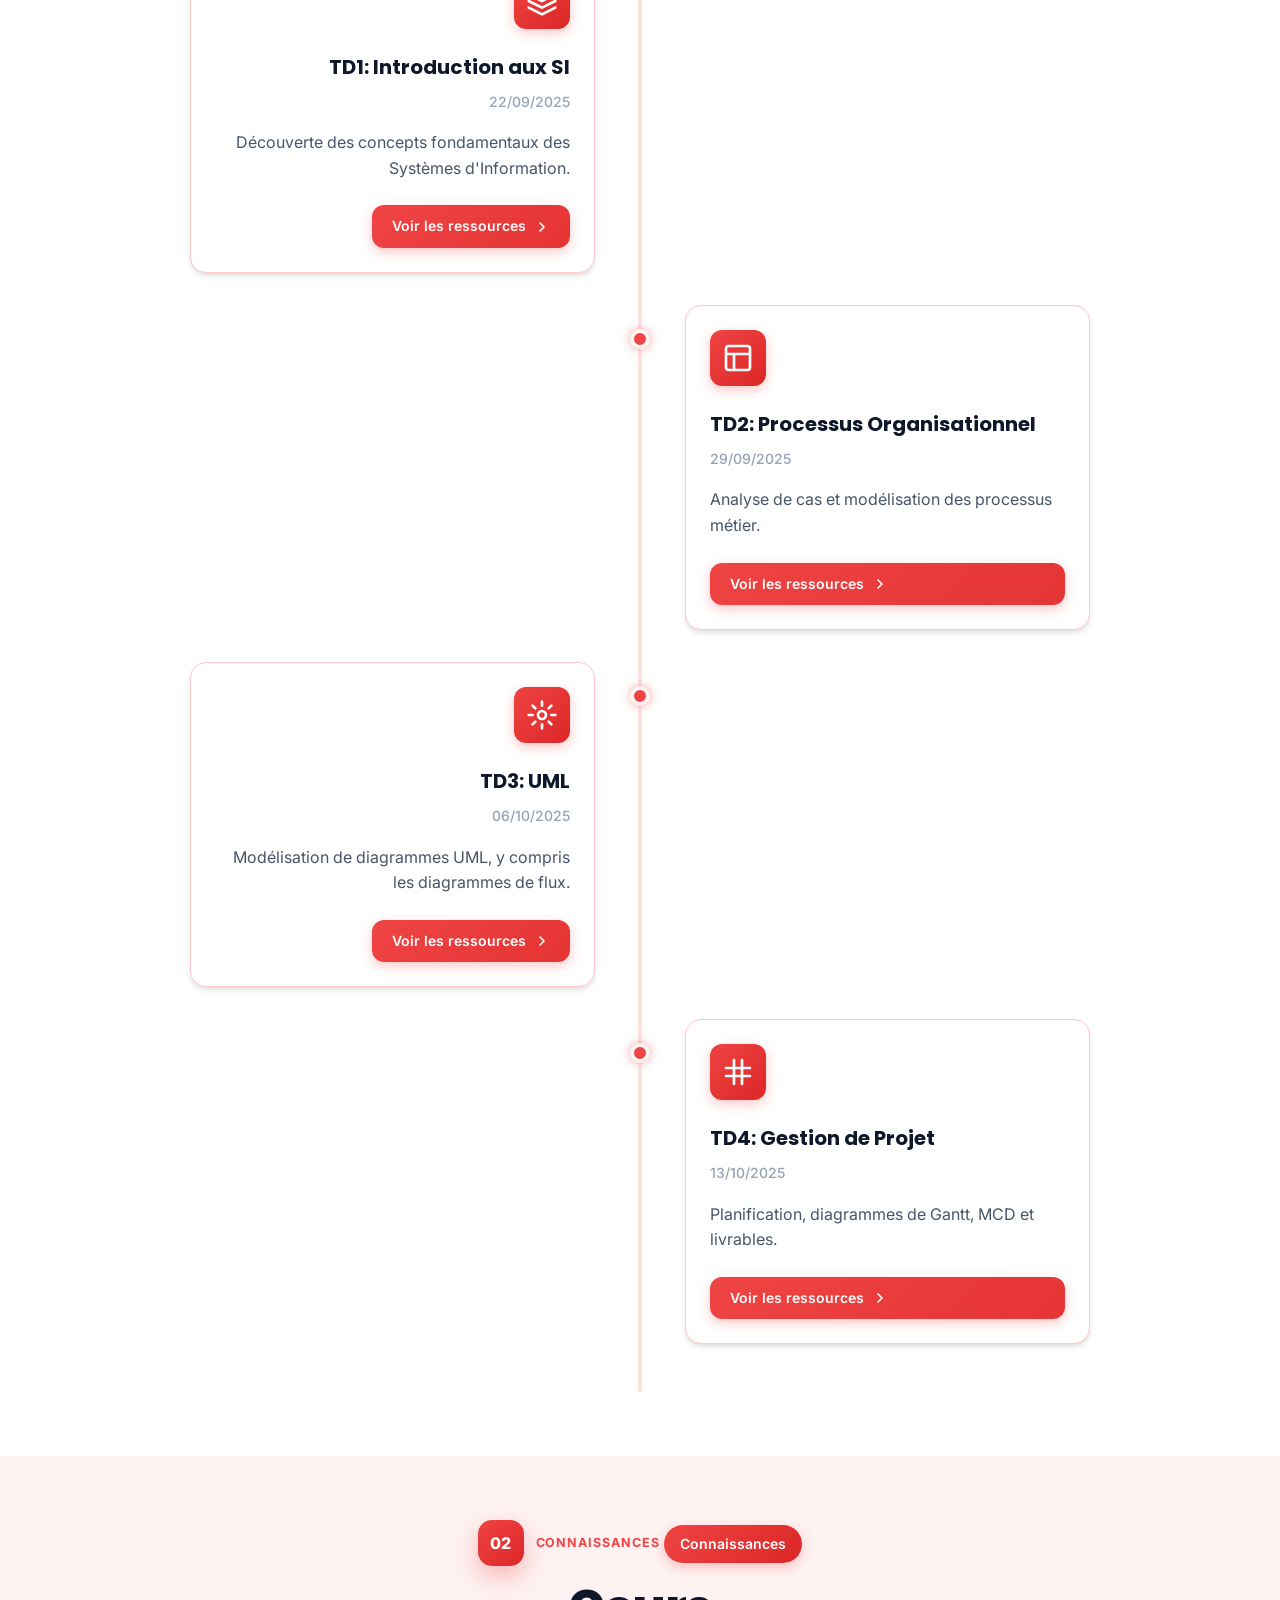
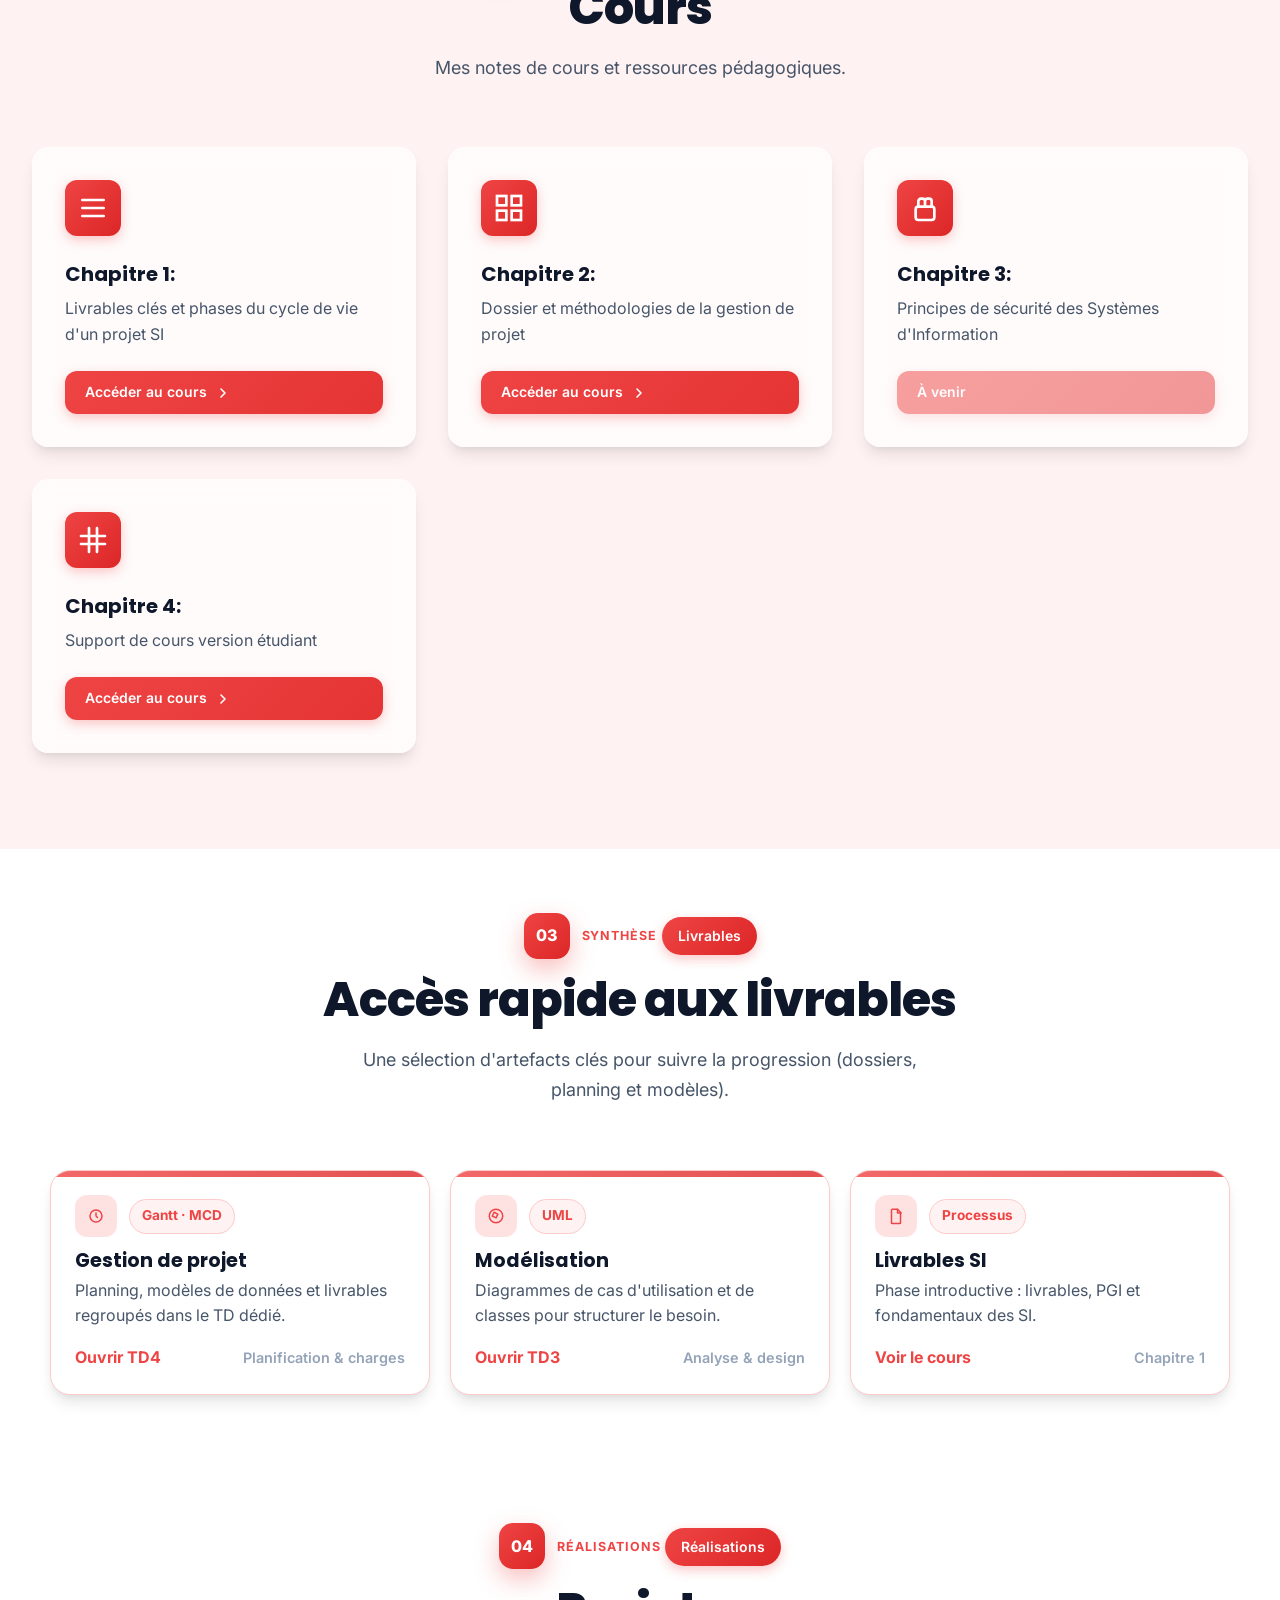
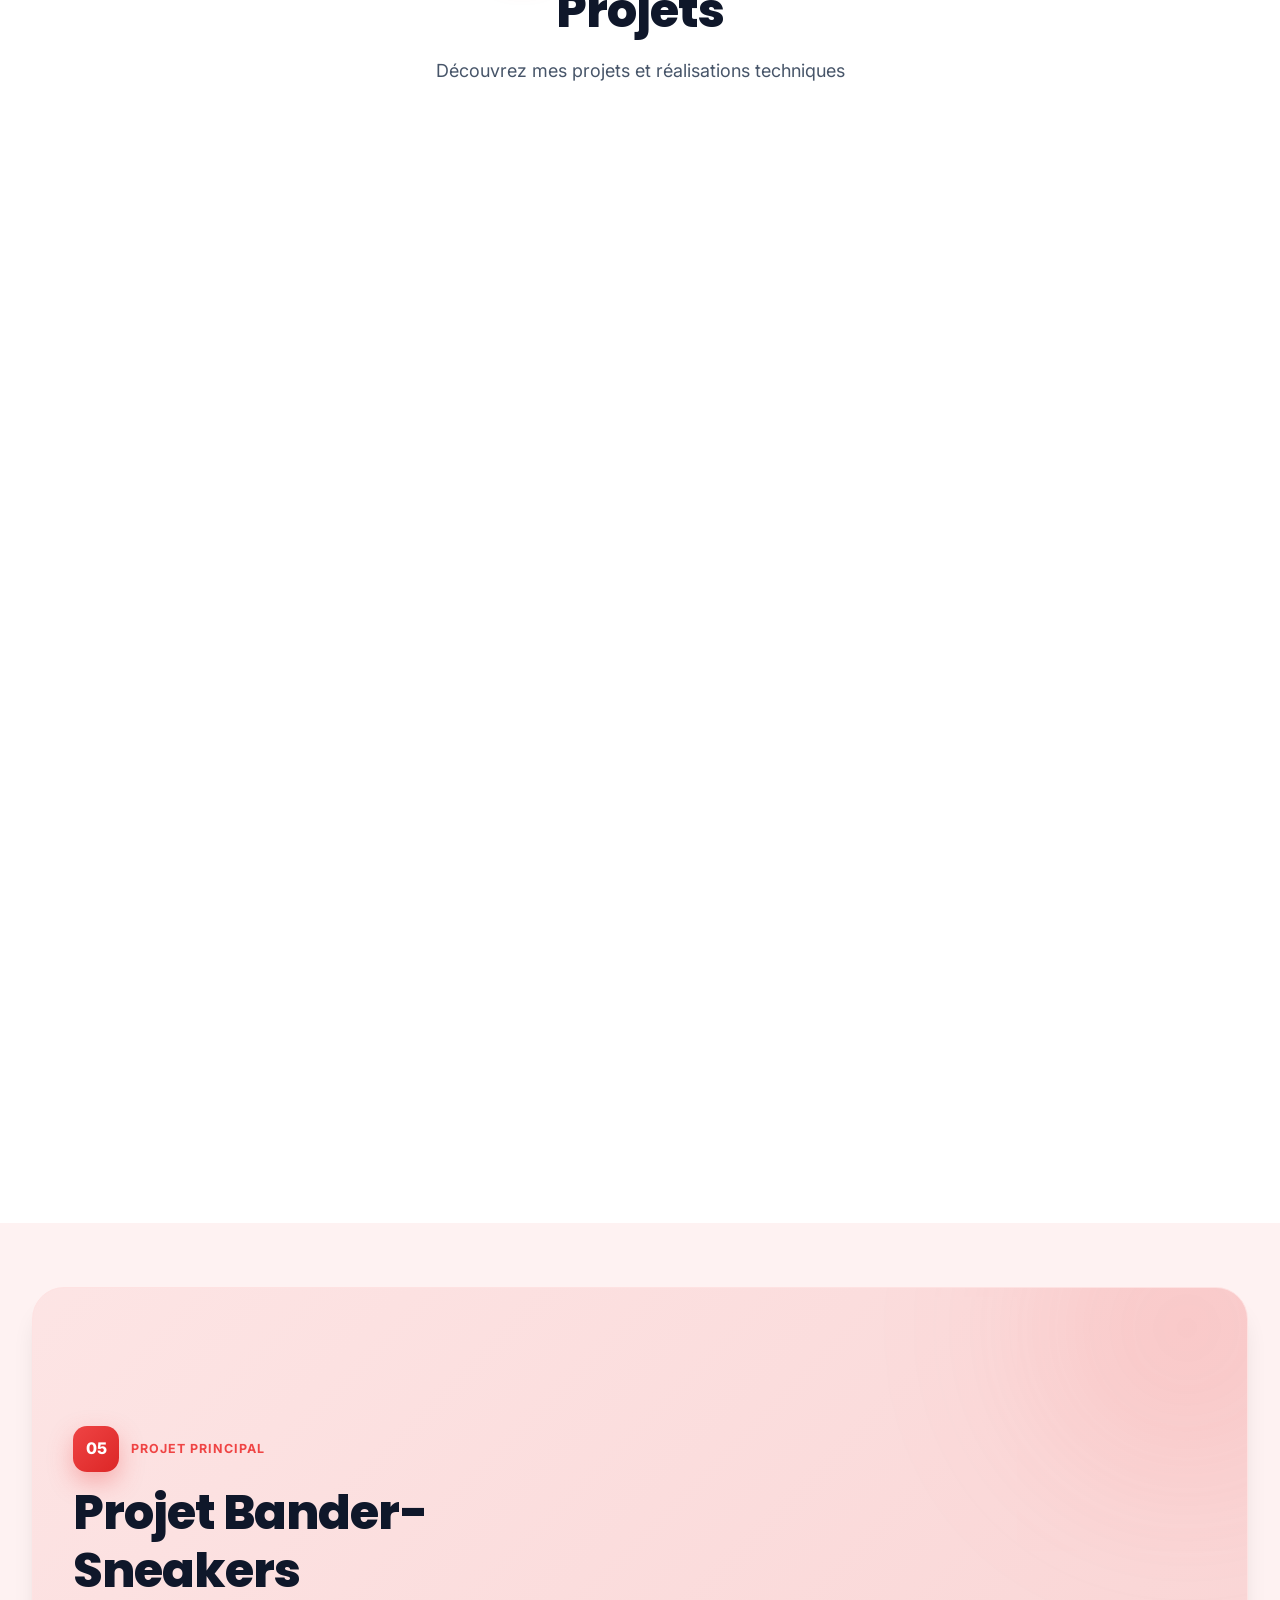
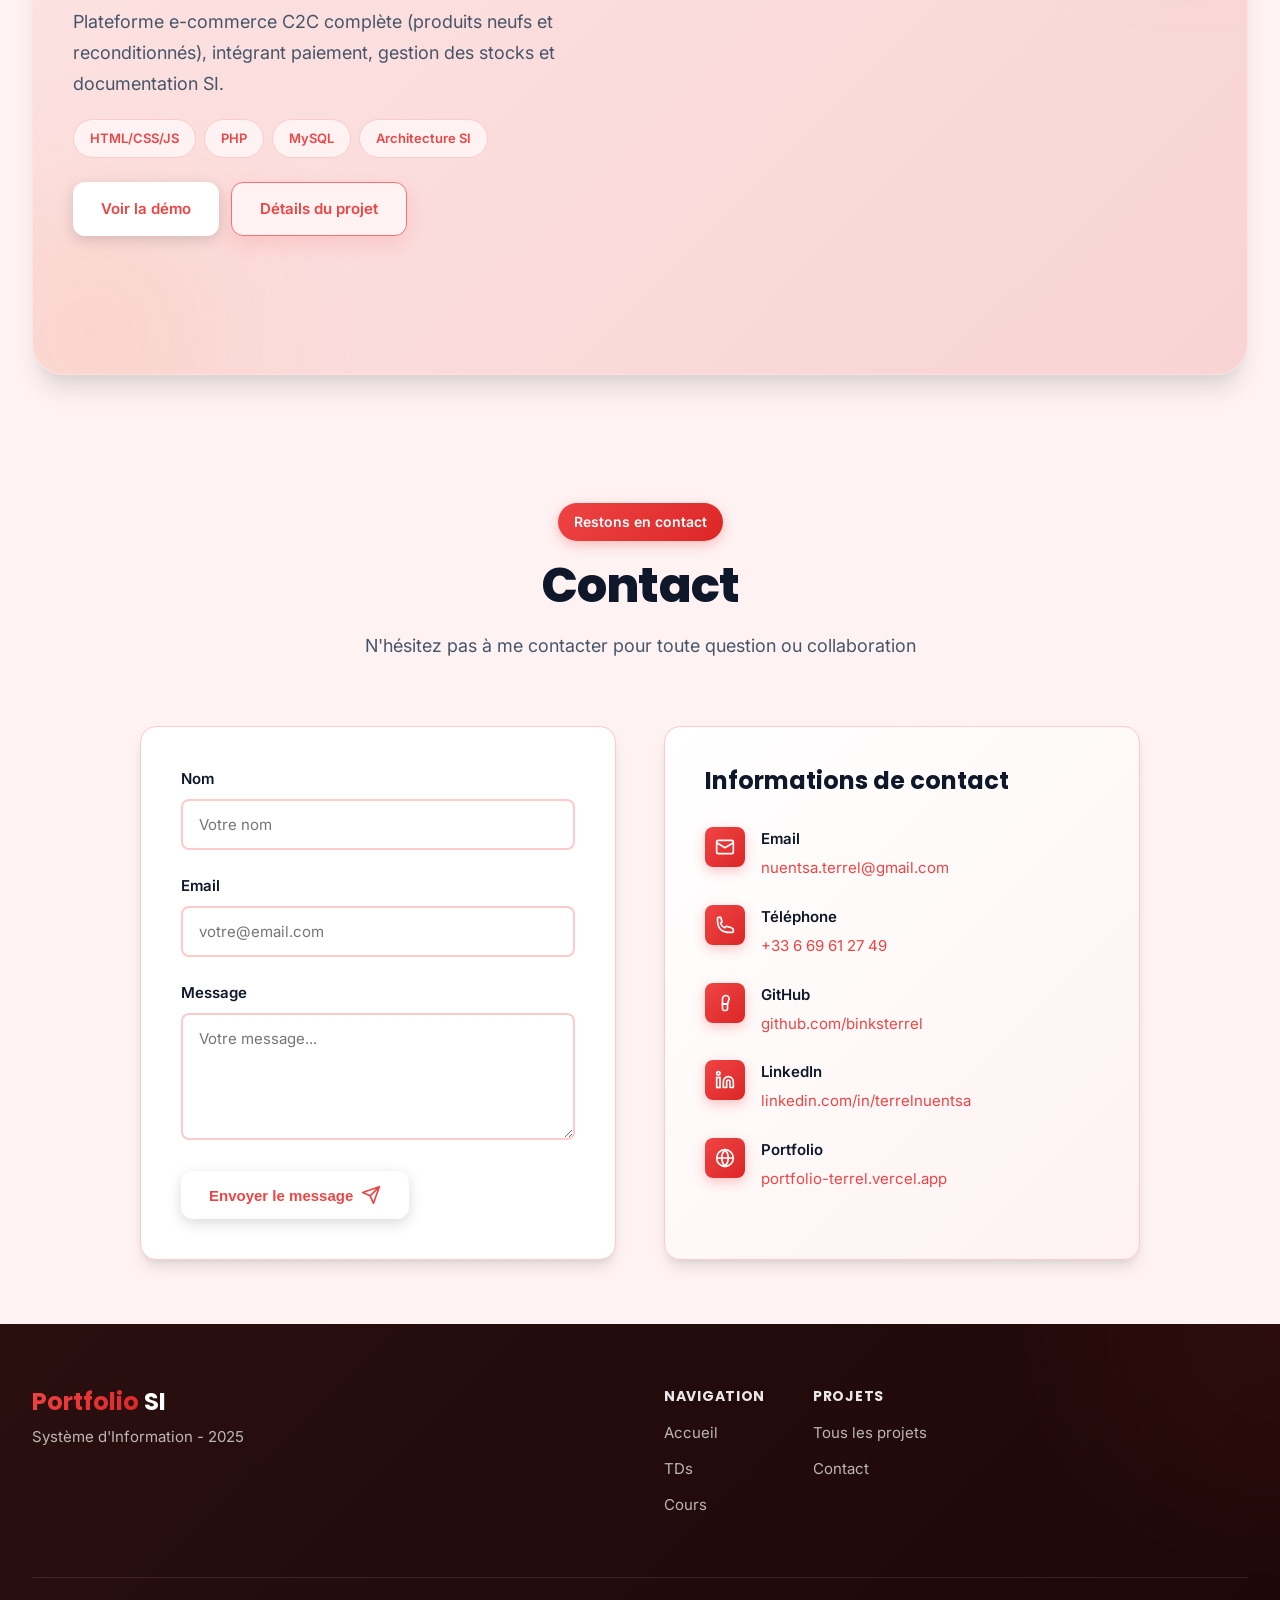
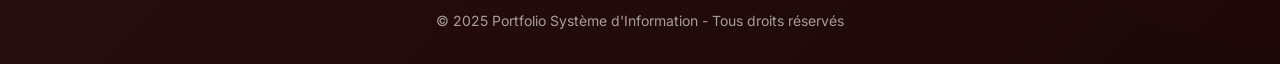
==== commit c20141e9: "chore: remove browse projects button in final project section" ====
--- a/index.html
+++ b/index.html
@@ -507,9 +507,6 @@
                             <a href="https://bander-sneakers.kesug.com" target="_blank" rel="noopener" class="btn btn-primary">
                                 <span>Voir la démo</span>
                             </a>
-                            <a href="#projets" class="btn solid-secondary">
-                                <span>Parcourir les projets</span>
-                            </a>
                             <a href="projet-bander.html" class="btn solid-secondary">
                                 <span>Détails du projet</span>
                             </a>
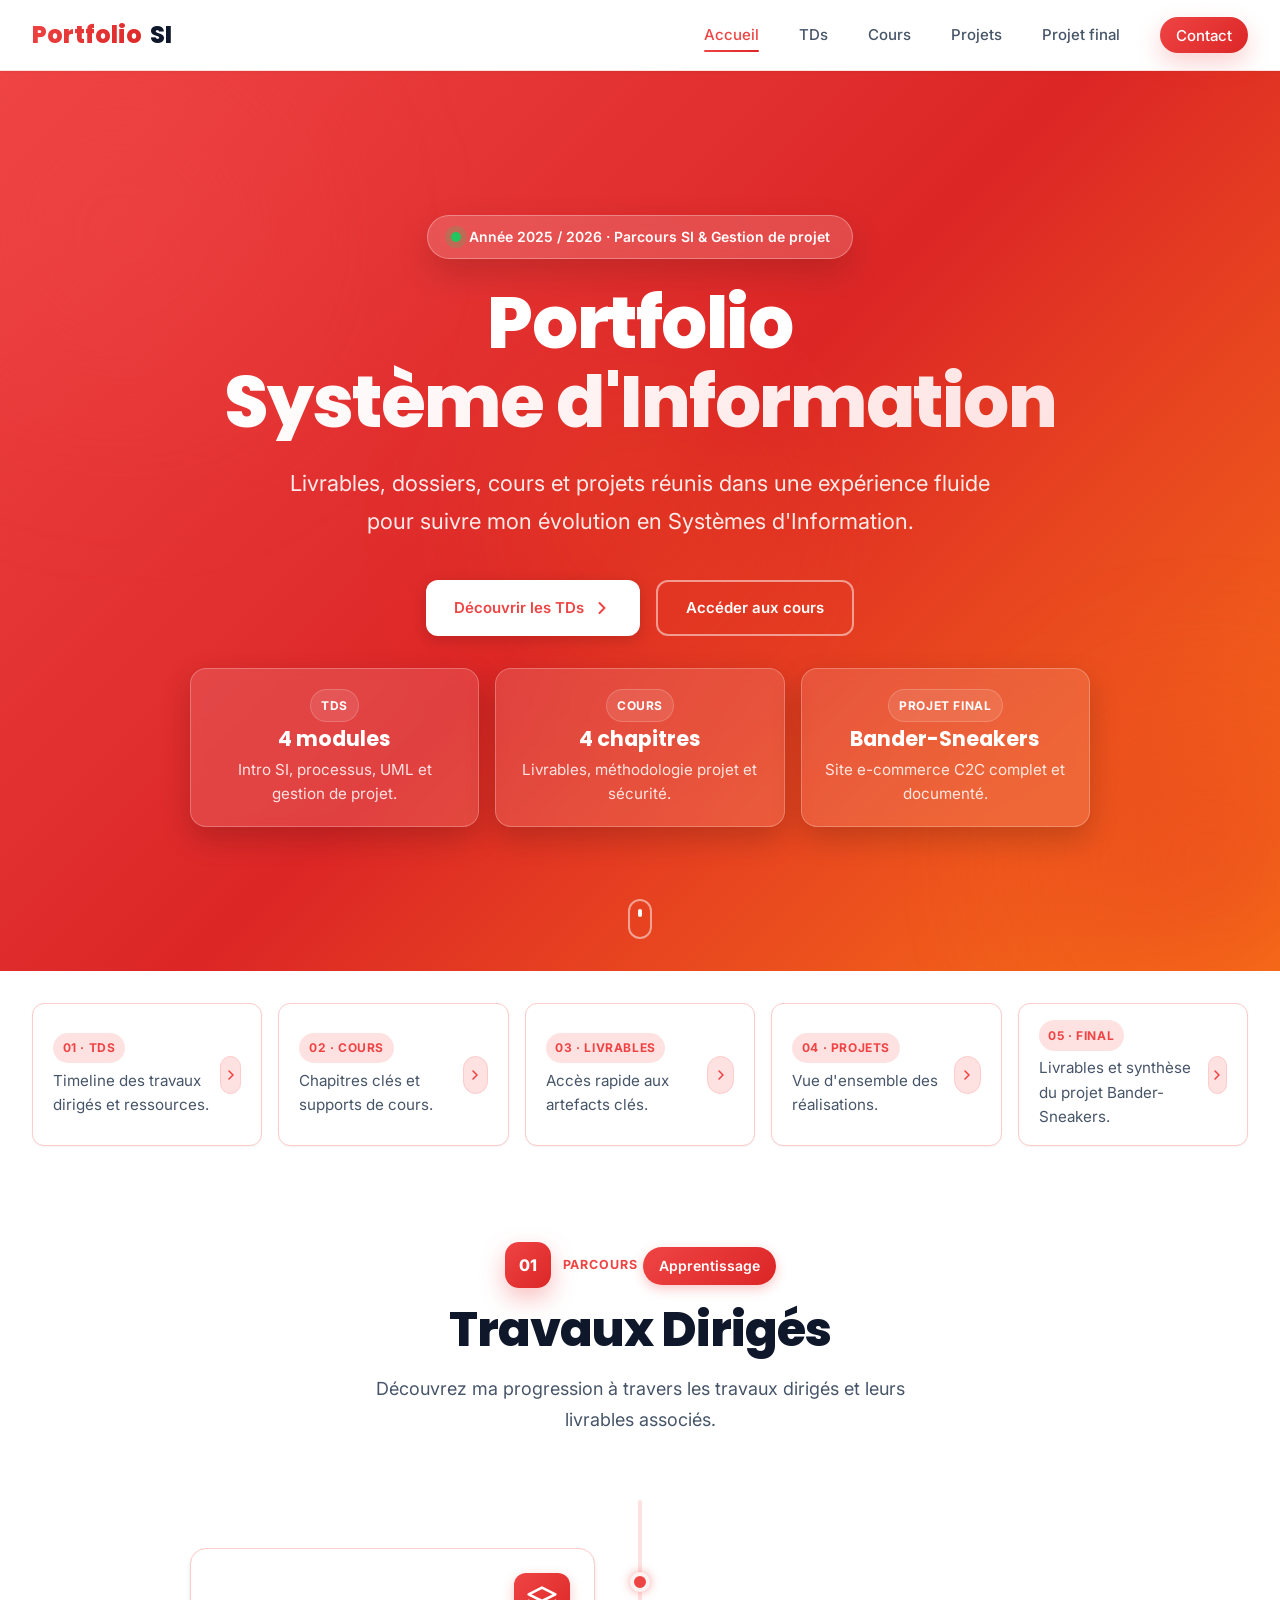
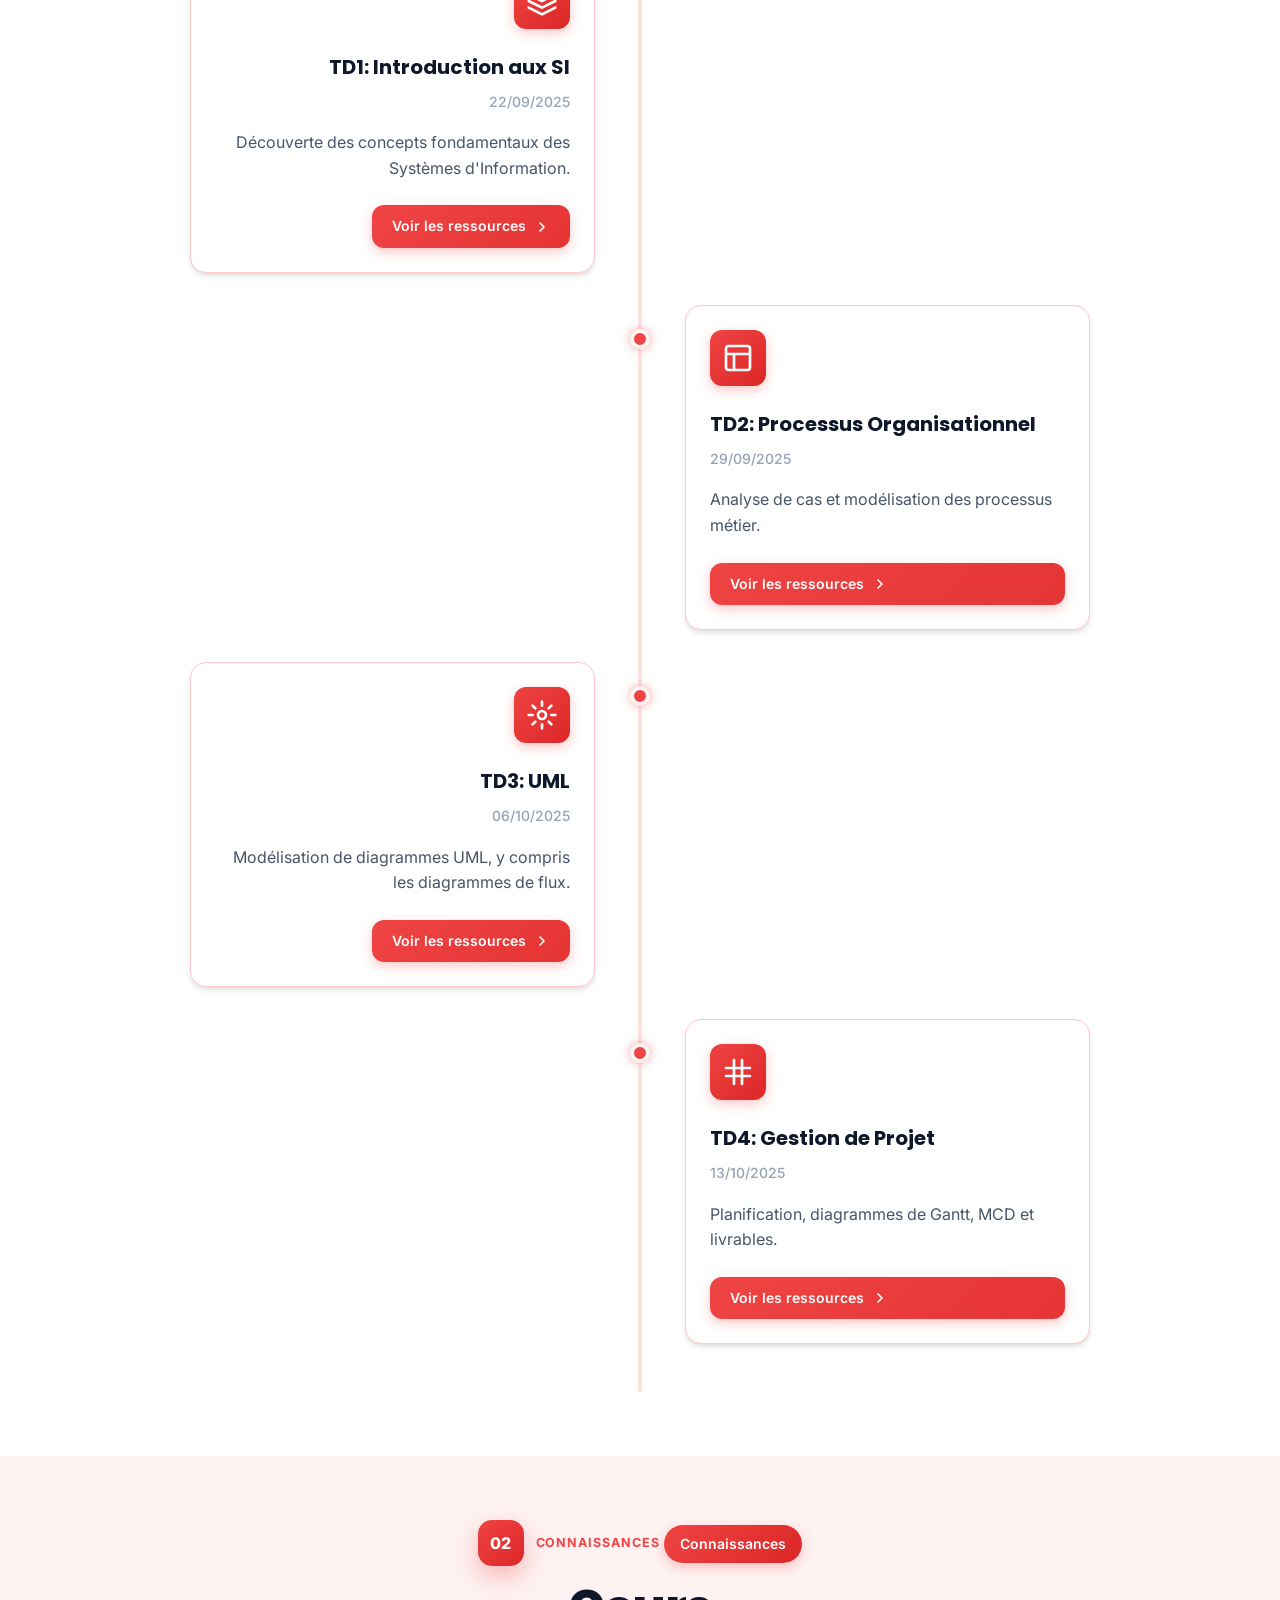
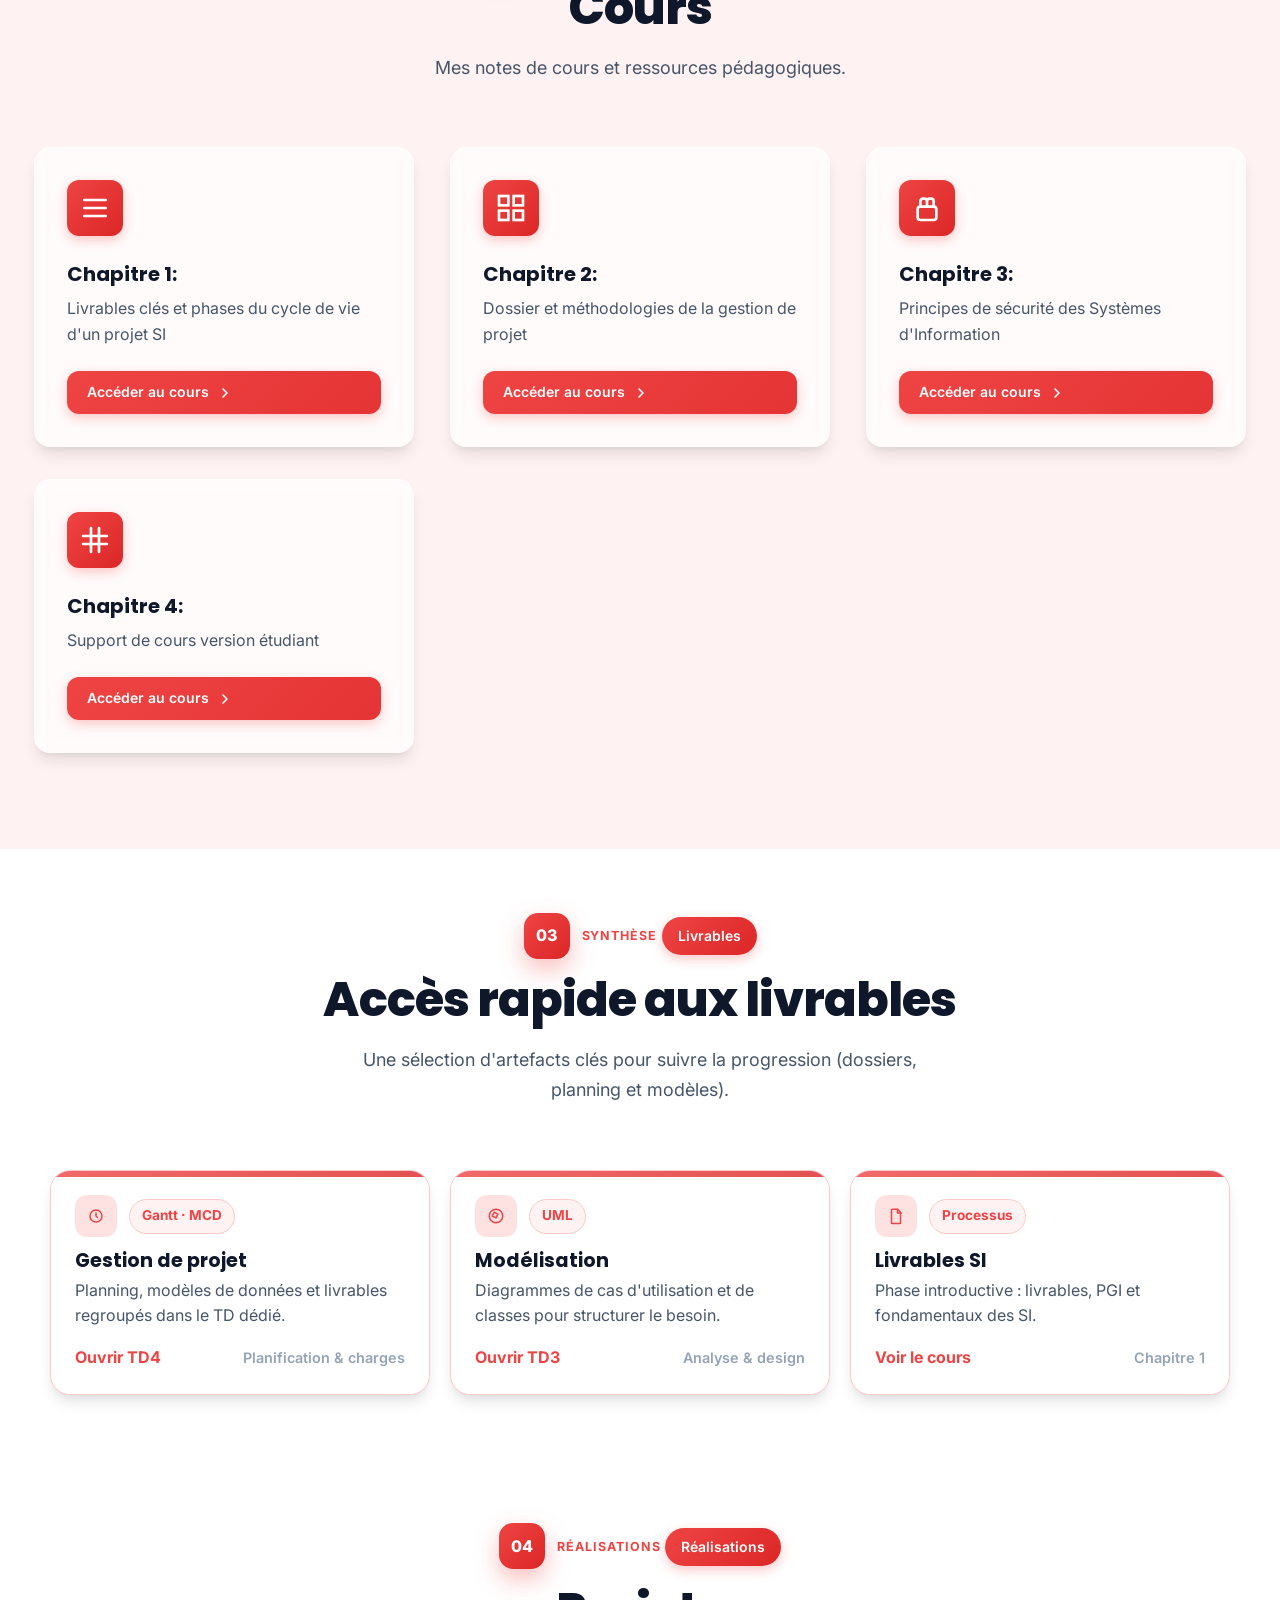
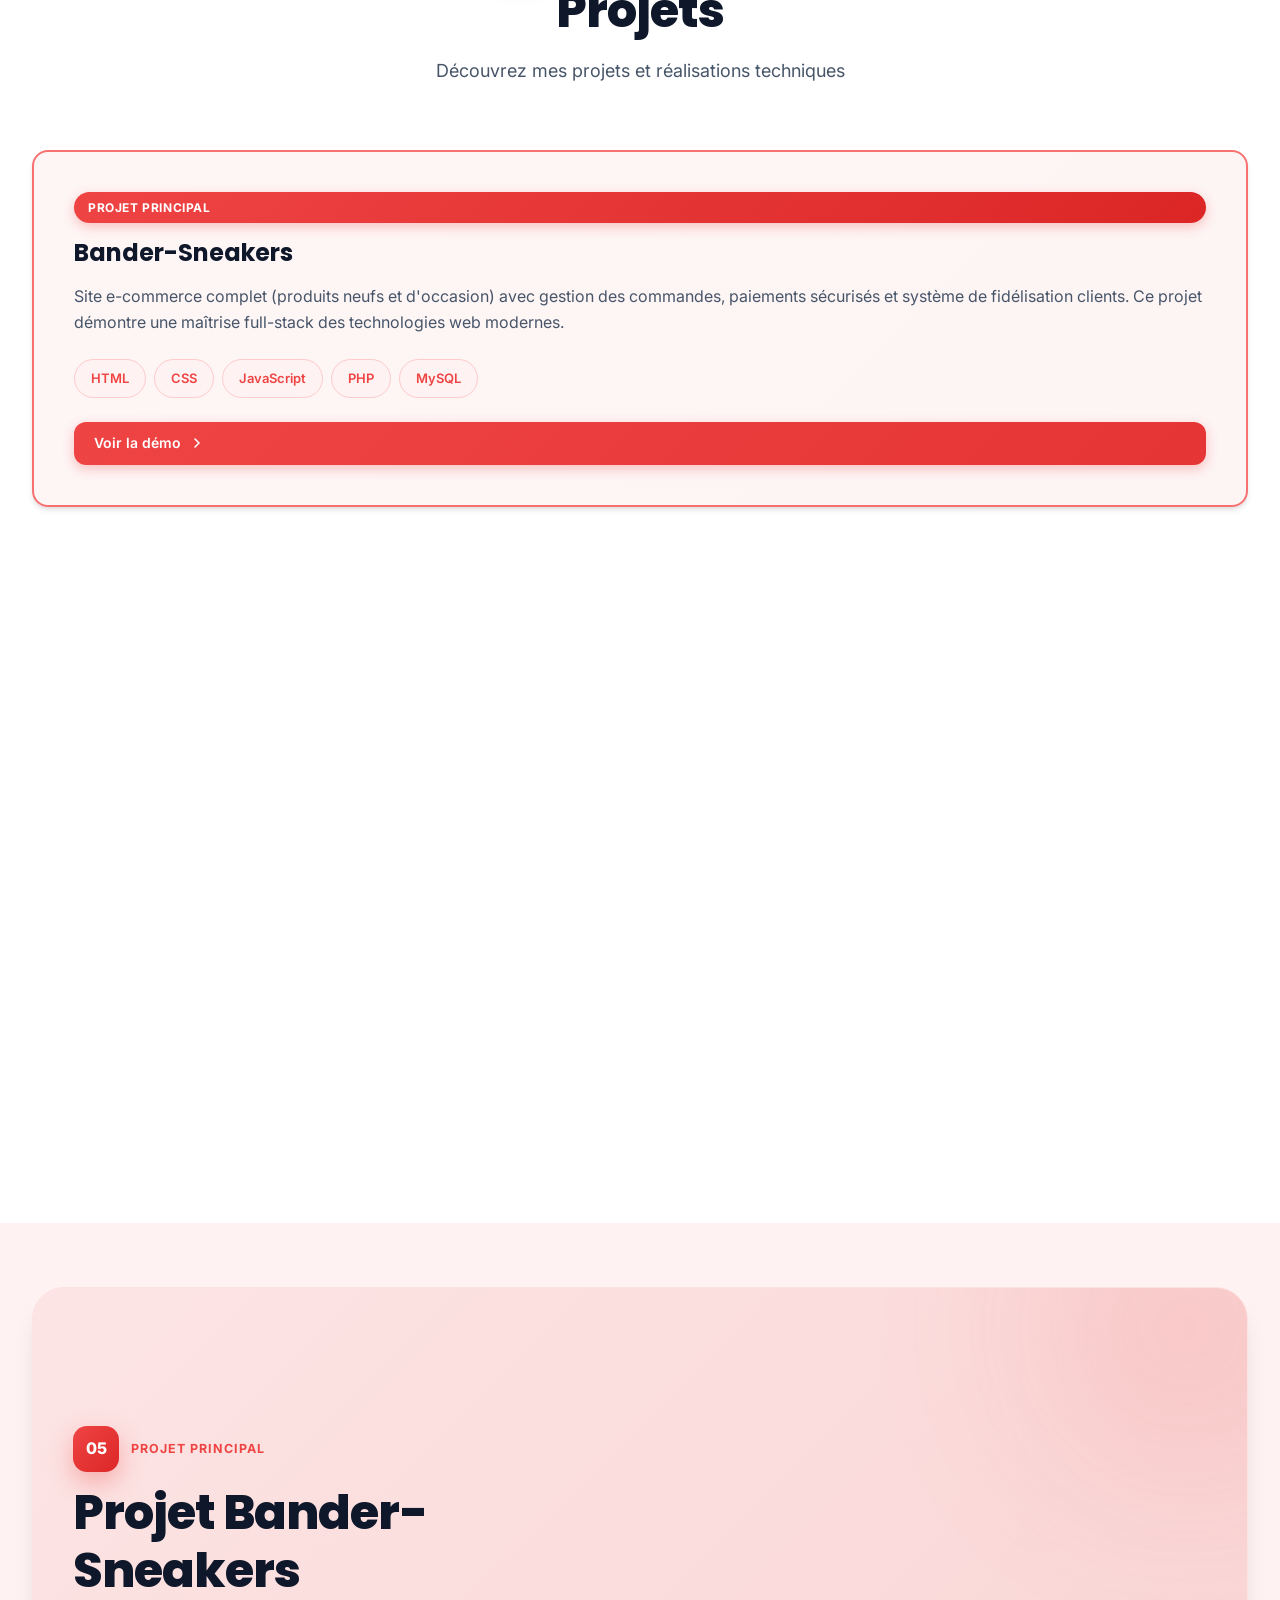
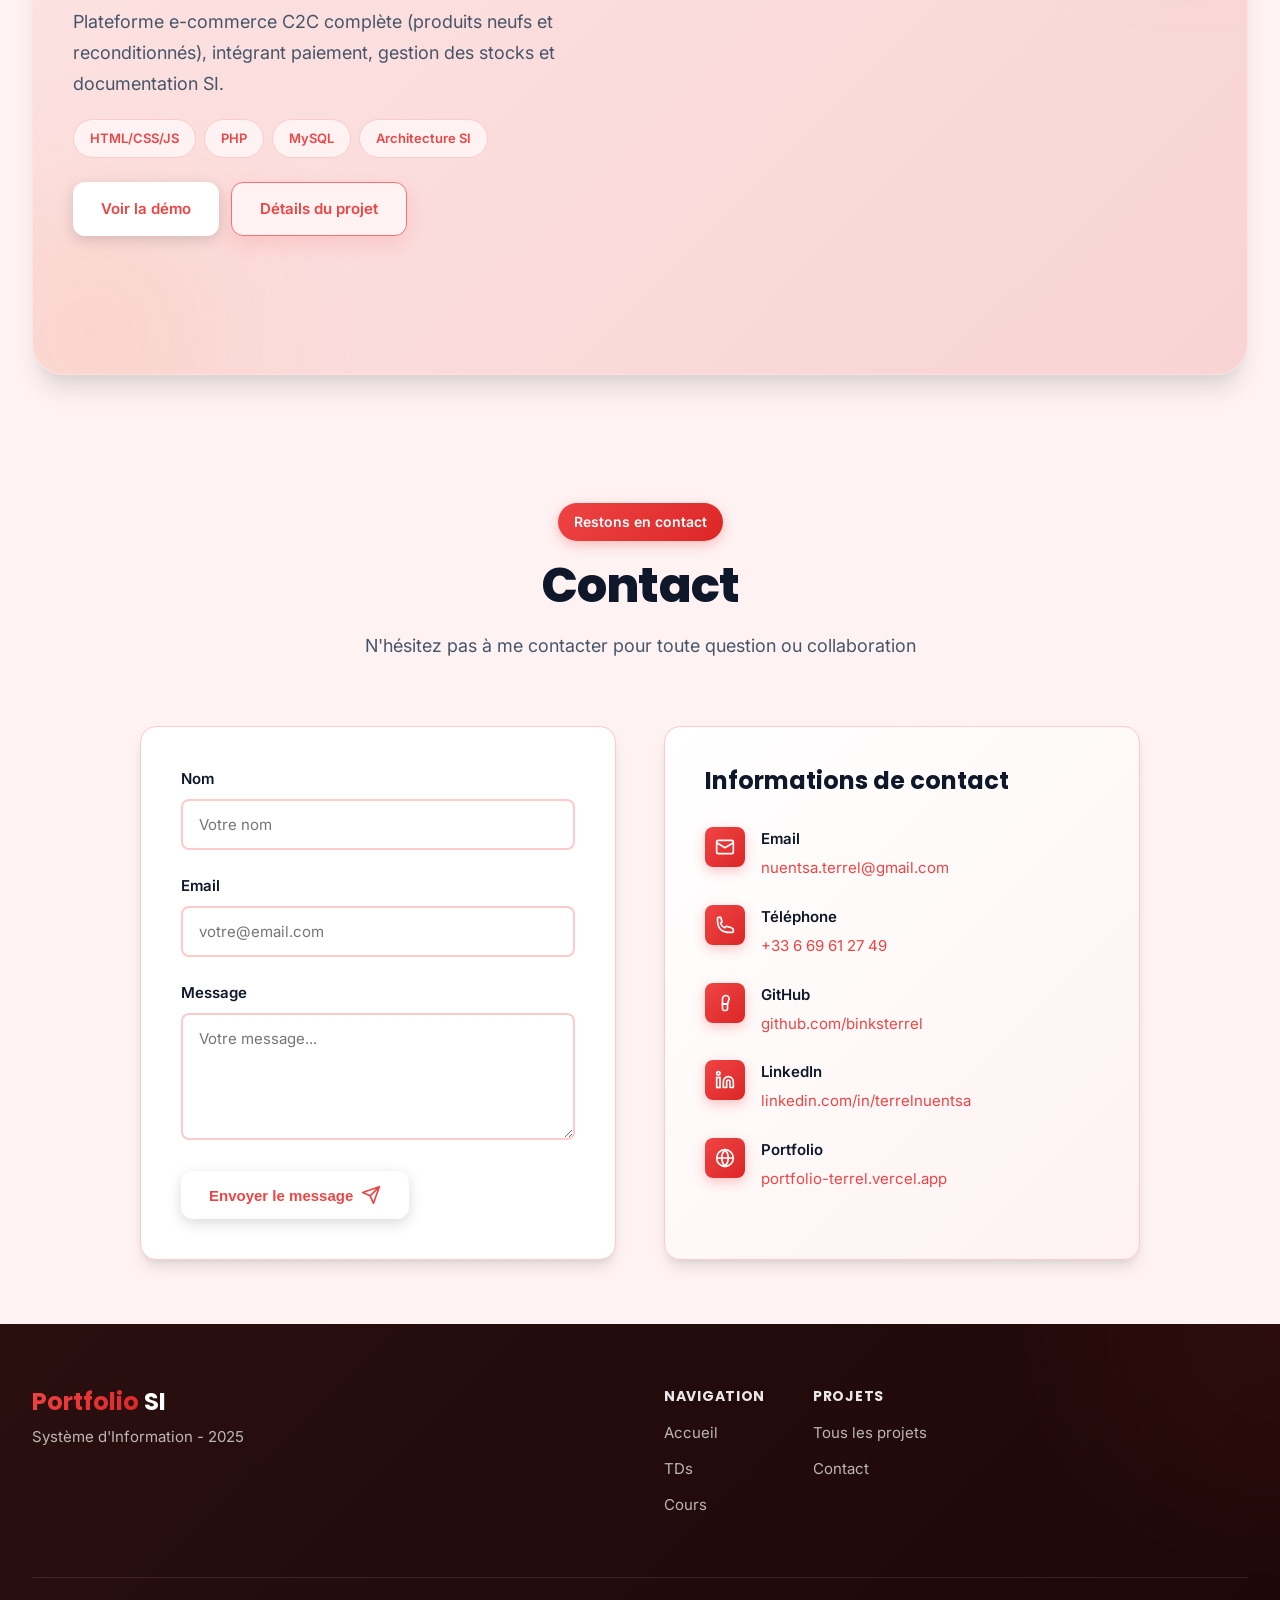
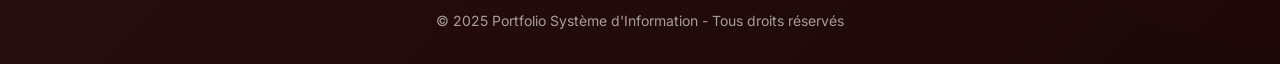
==== commit cc63a000: "feat: add course 3 with security chapter and center course cards" ====
--- a/index.html
+++ b/index.html
@@ -244,7 +244,7 @@
                 <h2 class="section-title">Cours</h2>
                 <p class="section-description">Mes notes de cours et ressources pédagogiques.</p>
             </div>
-            <div class="cards-grid">
+            <div class="cards-grid courses-grid">
                 <!-- Carte Chapitre 1 (Titre mis à jour) -->
                 <div class="card card-glass">
                     <div class="card-icon">
@@ -291,8 +291,11 @@
                     </div>
                     <h3>Chapitre 3:</h3>
                     <p class="card-description">Principes de sécurité des Systèmes d'Information</p>
-                    <a href="#" class="btn btn-small" style="opacity: 0.5; cursor: not-allowed;" onclick="return false;">
-                        <span>À venir</span>
+                    <a href="cours3.html" class="btn btn-small">
+                        <span>Accéder au cours</span>
+                        <svg width="16" height="16" viewBox="0 0 20 20" fill="none">
+                            <path d="M7.5 15L12.5 10L7.5 5" stroke="currentColor" stroke-width="2" stroke-linecap="round" stroke-linejoin="round"/>
+                        </svg>
                     </a>
                 </div>
 
--- a/style.css
+++ b/style.css
@@ -671,6 +671,15 @@
   margin-bottom: 2rem;
 }
 
+.courses-grid {
+  justify-items: center;
+}
+
+.courses-grid .card {
+  width: 100%;
+  max-width: 380px;
+}
+
 .card {
   background-color: var(--bg-color);
   border-radius: 1rem;
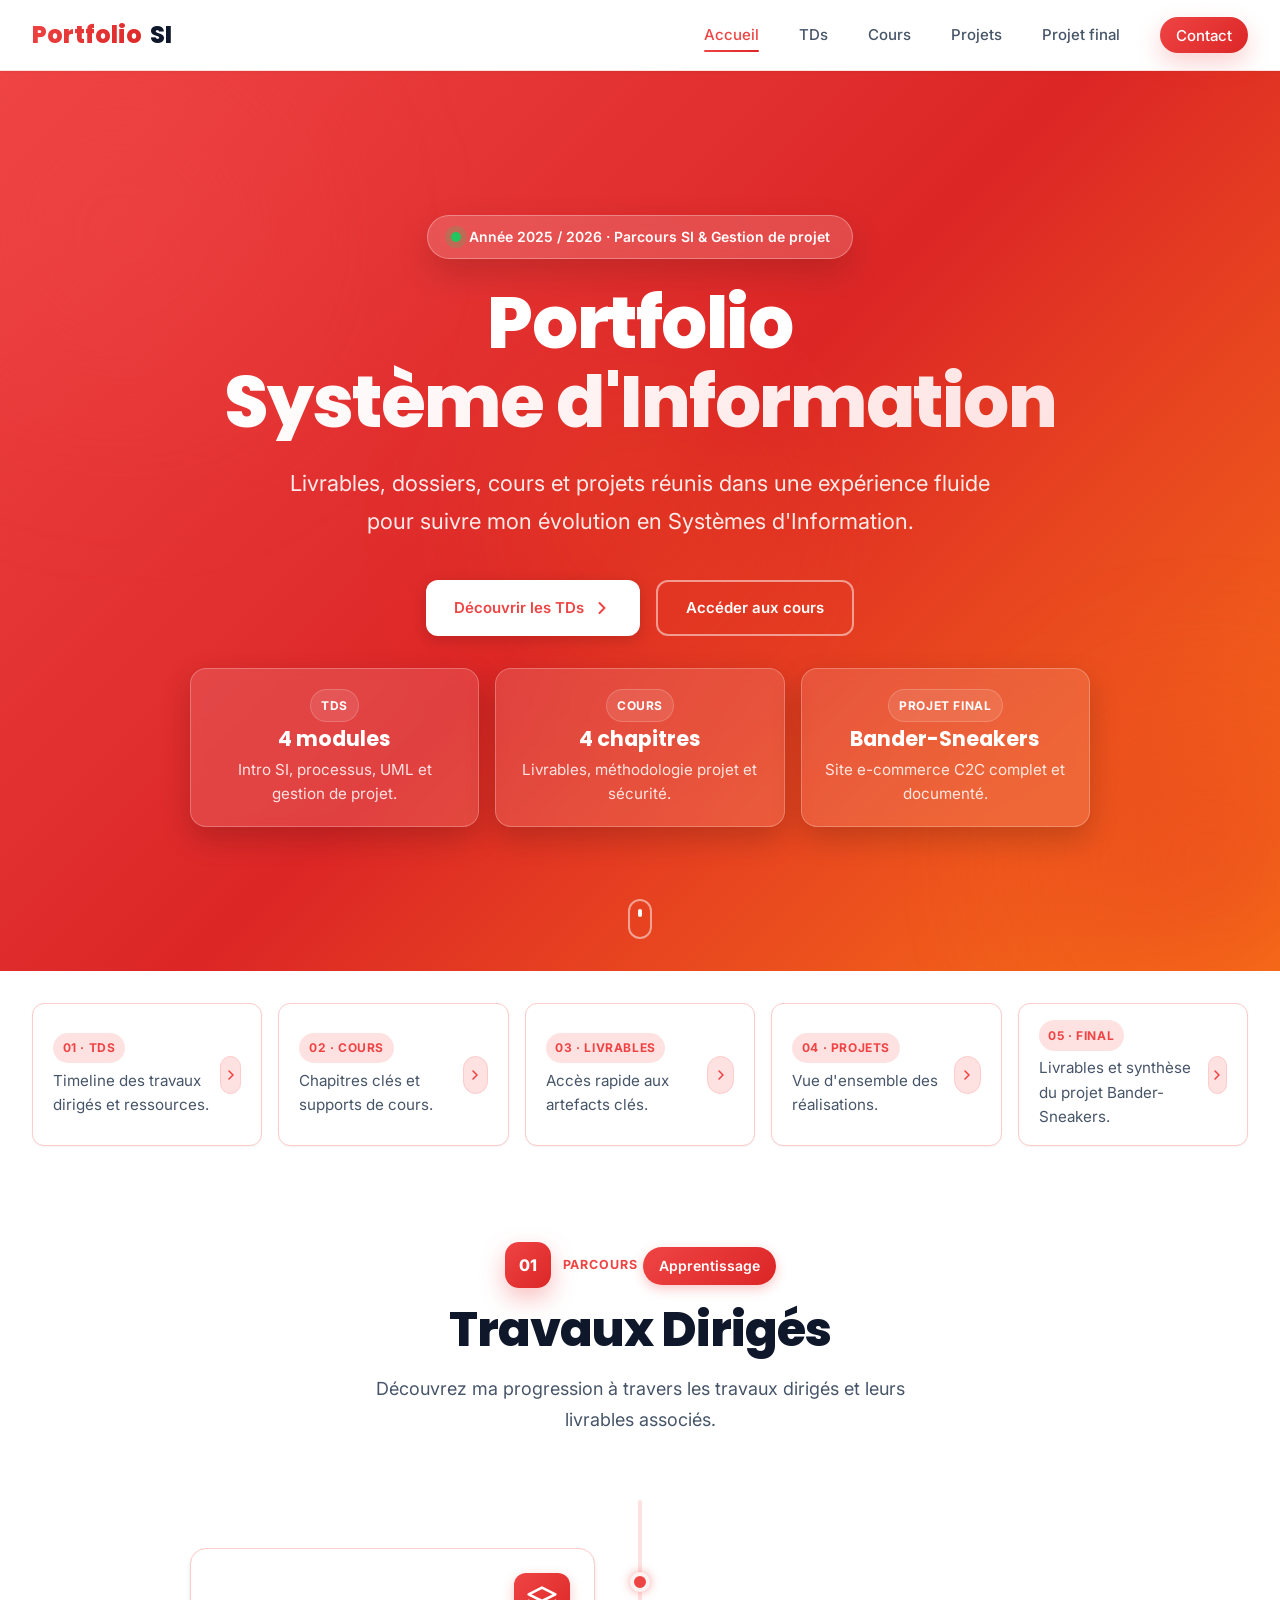
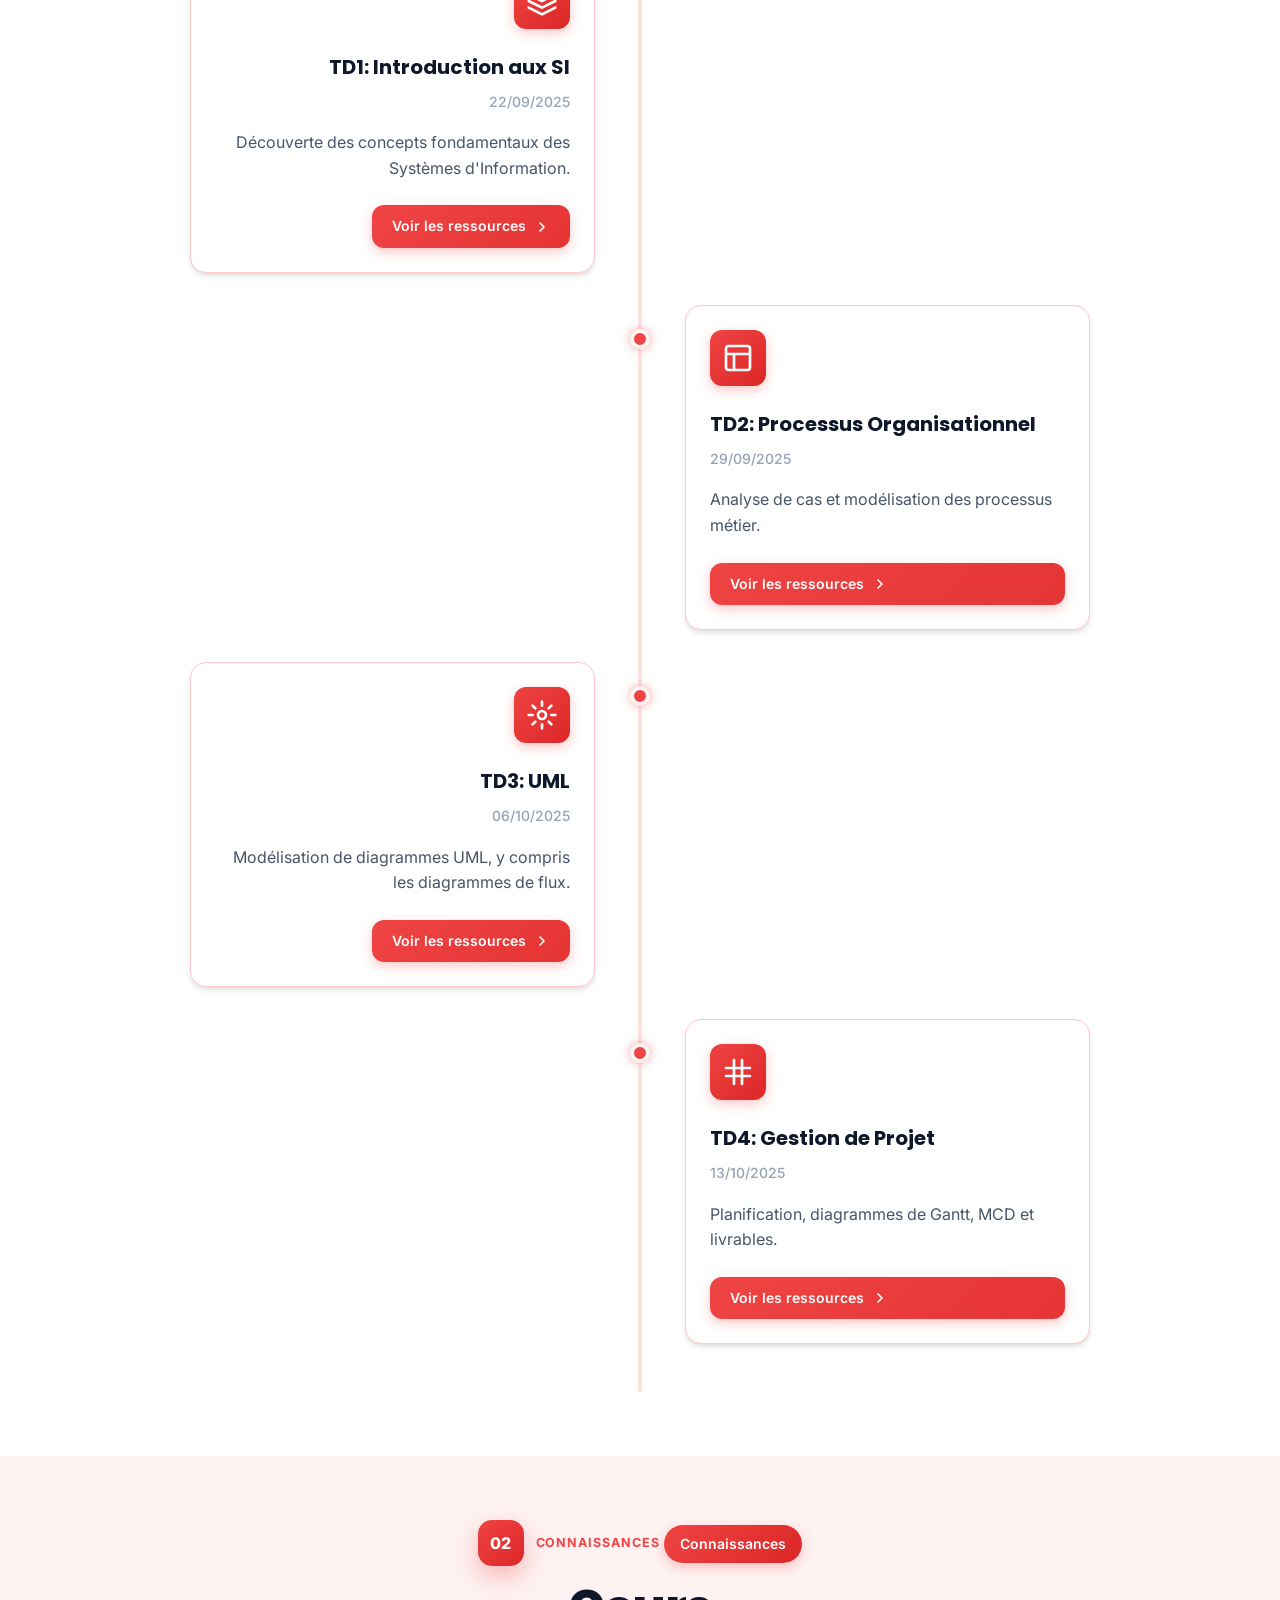
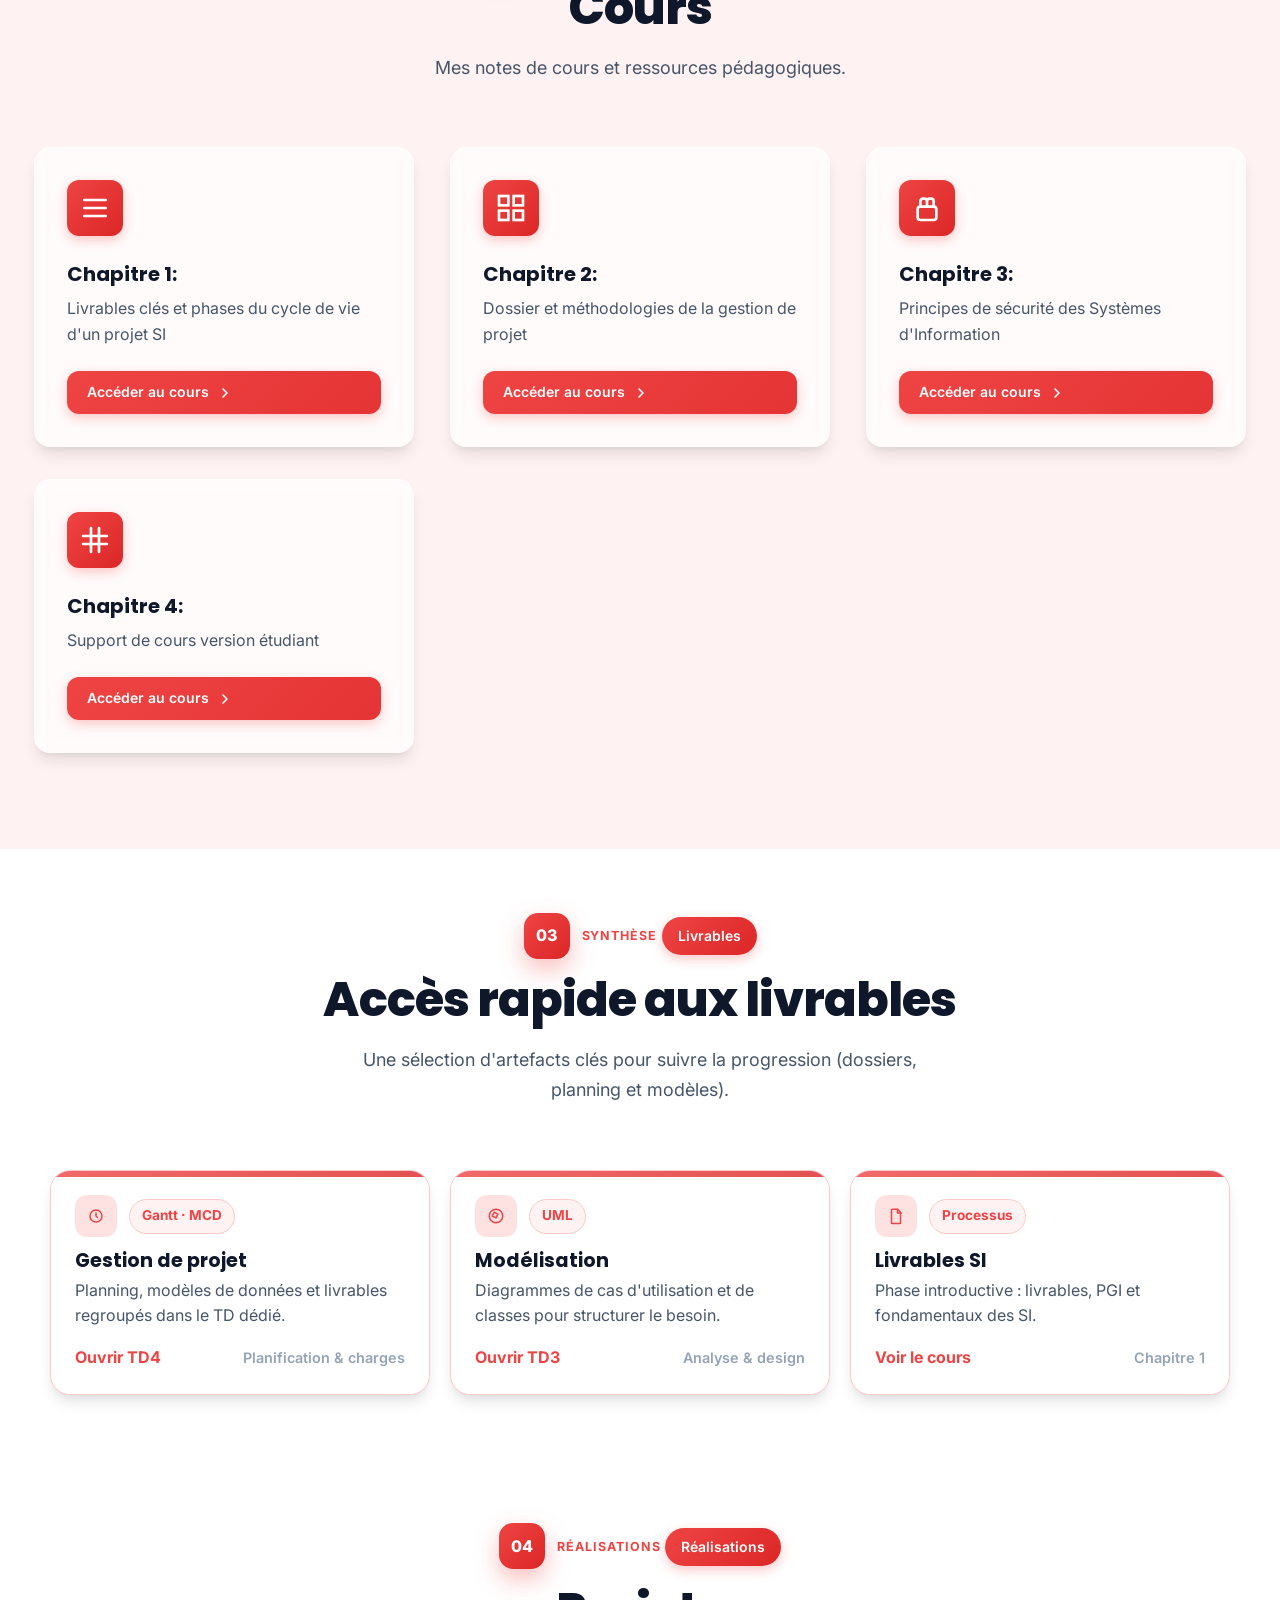
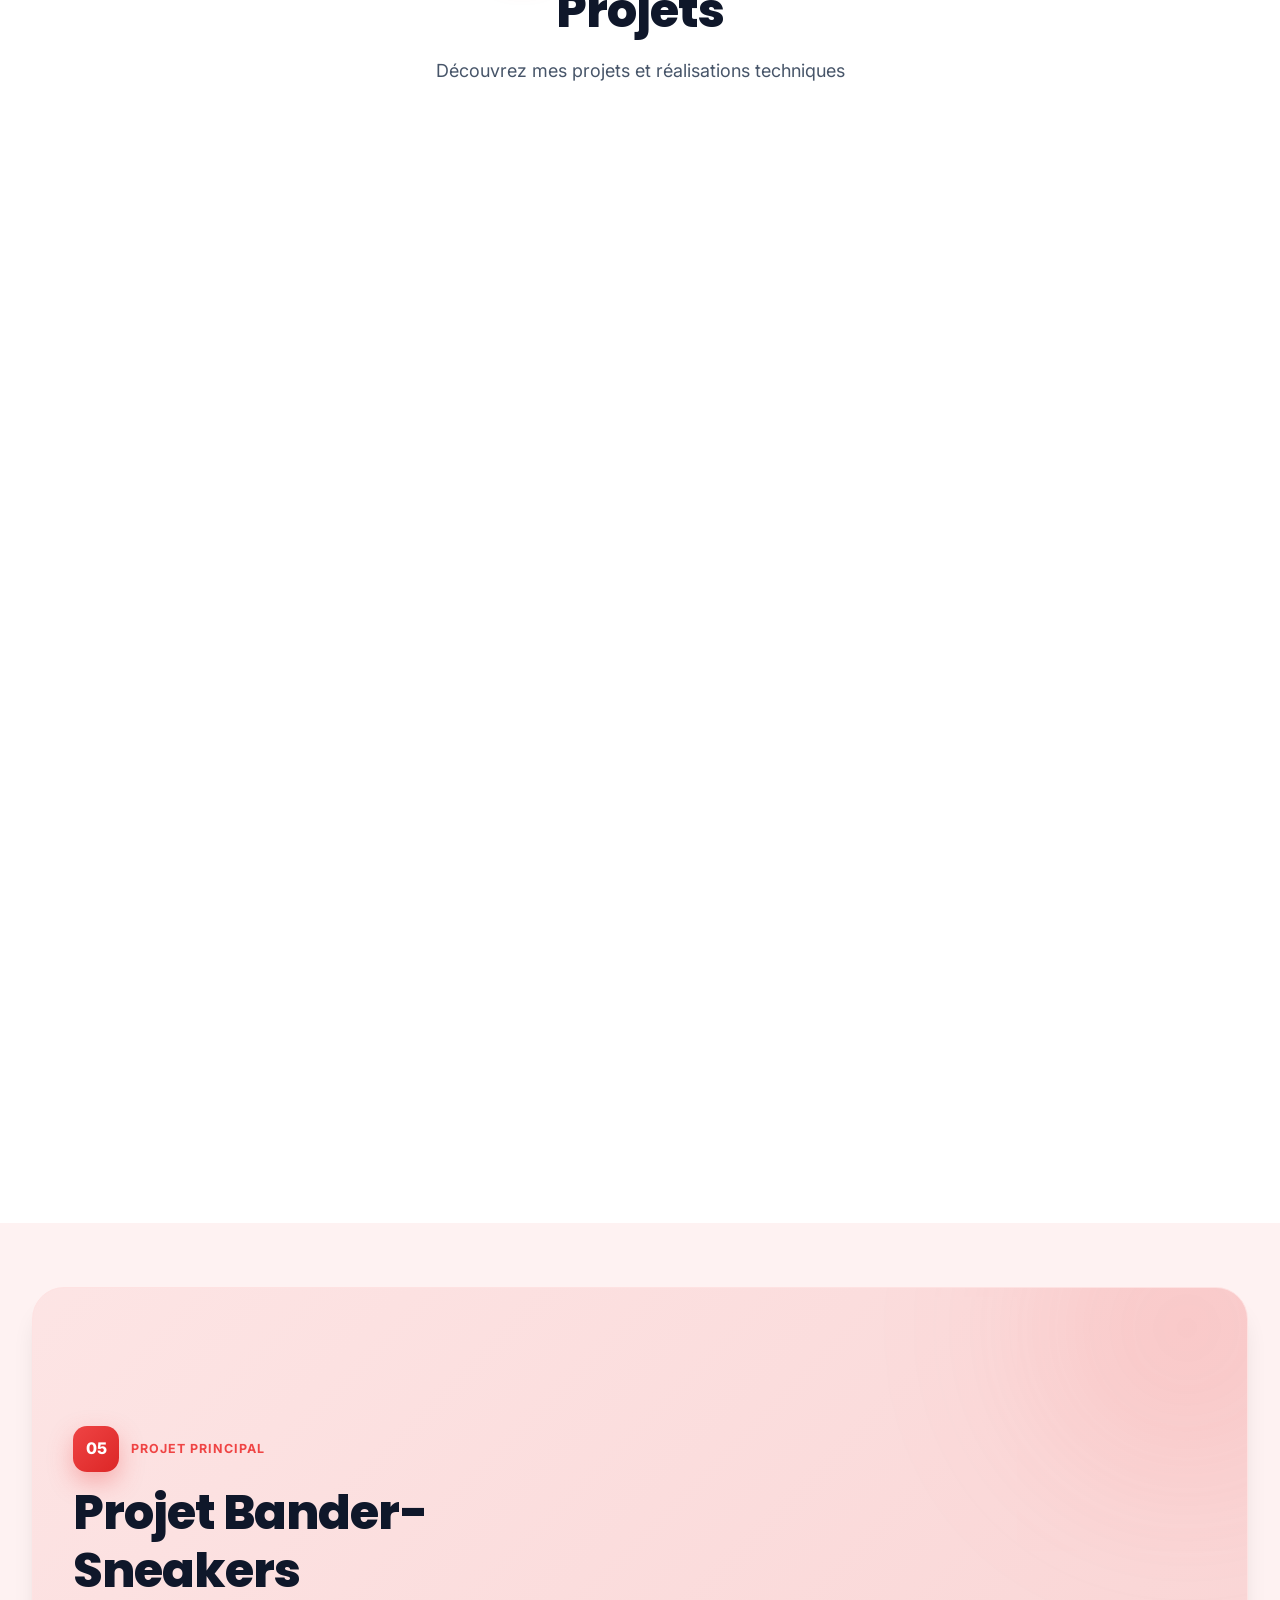
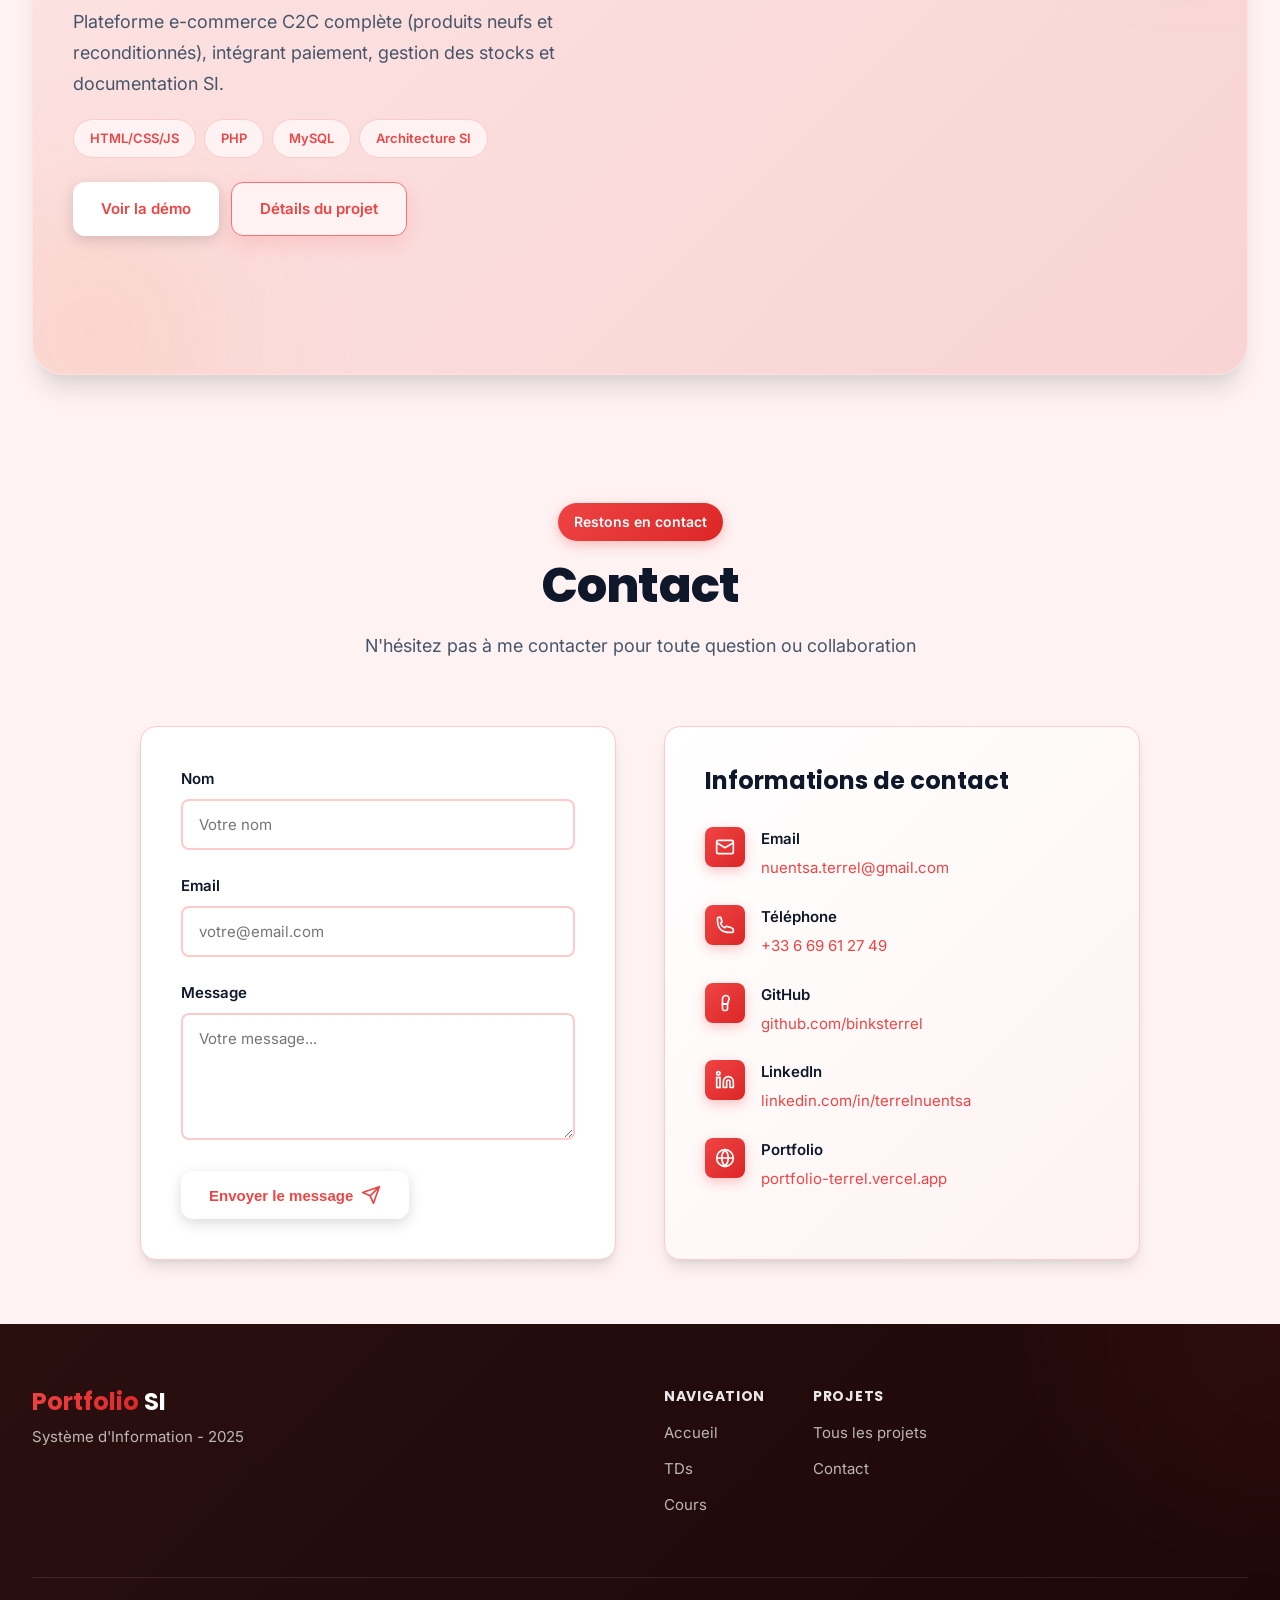
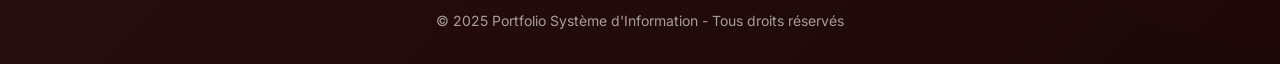
==== commit 9253d7ed: "chore: align final project metrics and key deliverables" ====
--- a/index.html
+++ b/index.html
@@ -519,10 +519,10 @@
                         <div class="final-card">
                             <p class="section-kicker">Livrables clés</p>
                             <ul class="final-list">
-                                <li><span class="list-dot"></span>Backlog fonctionnel &amp; cahier des charges</li>
-                                <li><span class="list-dot"></span>Modélisation MCD / UML pour le domaine produit</li>
-                                <li><span class="list-dot"></span>Planning Gantt et jalons de livraison</li>
-                                <li><span class="list-dot"></span>Scripts SQL et documentation utilisateur</li>
+                                <li><span class="list-dot"></span>Cahier des charges &amp; backlog fonctionnel</li>
+                                <li><span class="list-dot"></span>Design System + maquette Figma</li>
+                                <li><span class="list-dot"></span>Guides utilisateur, admin et installation</li>
+                                <li><span class="list-dot"></span>Base SQL/CSV et rapport de synthèse</li>
                             </ul>
                             <a class="text-link" href="td4.html">Accéder à la partie gestion de projet</a>
                         </div>
@@ -530,16 +530,16 @@
                             <p class="section-kicker">En chiffres</p>
                             <div class="metrics-grid">
                                 <div class="metric">
-                                    <strong>4</strong>
-                                    <span>TDs</span>
+                                    <strong>8</strong>
+                                    <span>Docs PDF</span>
                                 </div>
                                 <div class="metric">
-                                    <strong>4</strong>
-                                    <span>Cours</span>
+                                    <strong>27</strong>
+                                    <span>Tables SQL</span>
                                 </div>
                                 <div class="metric">
-                                    <strong>+6</strong>
-                                    <span>Livrables</span>
+                                    <strong>B2C+C2C</strong>
+                                    <span>Modes</span>
                                 </div>
                                 <div class="metric">
                                     <strong>100%</strong>
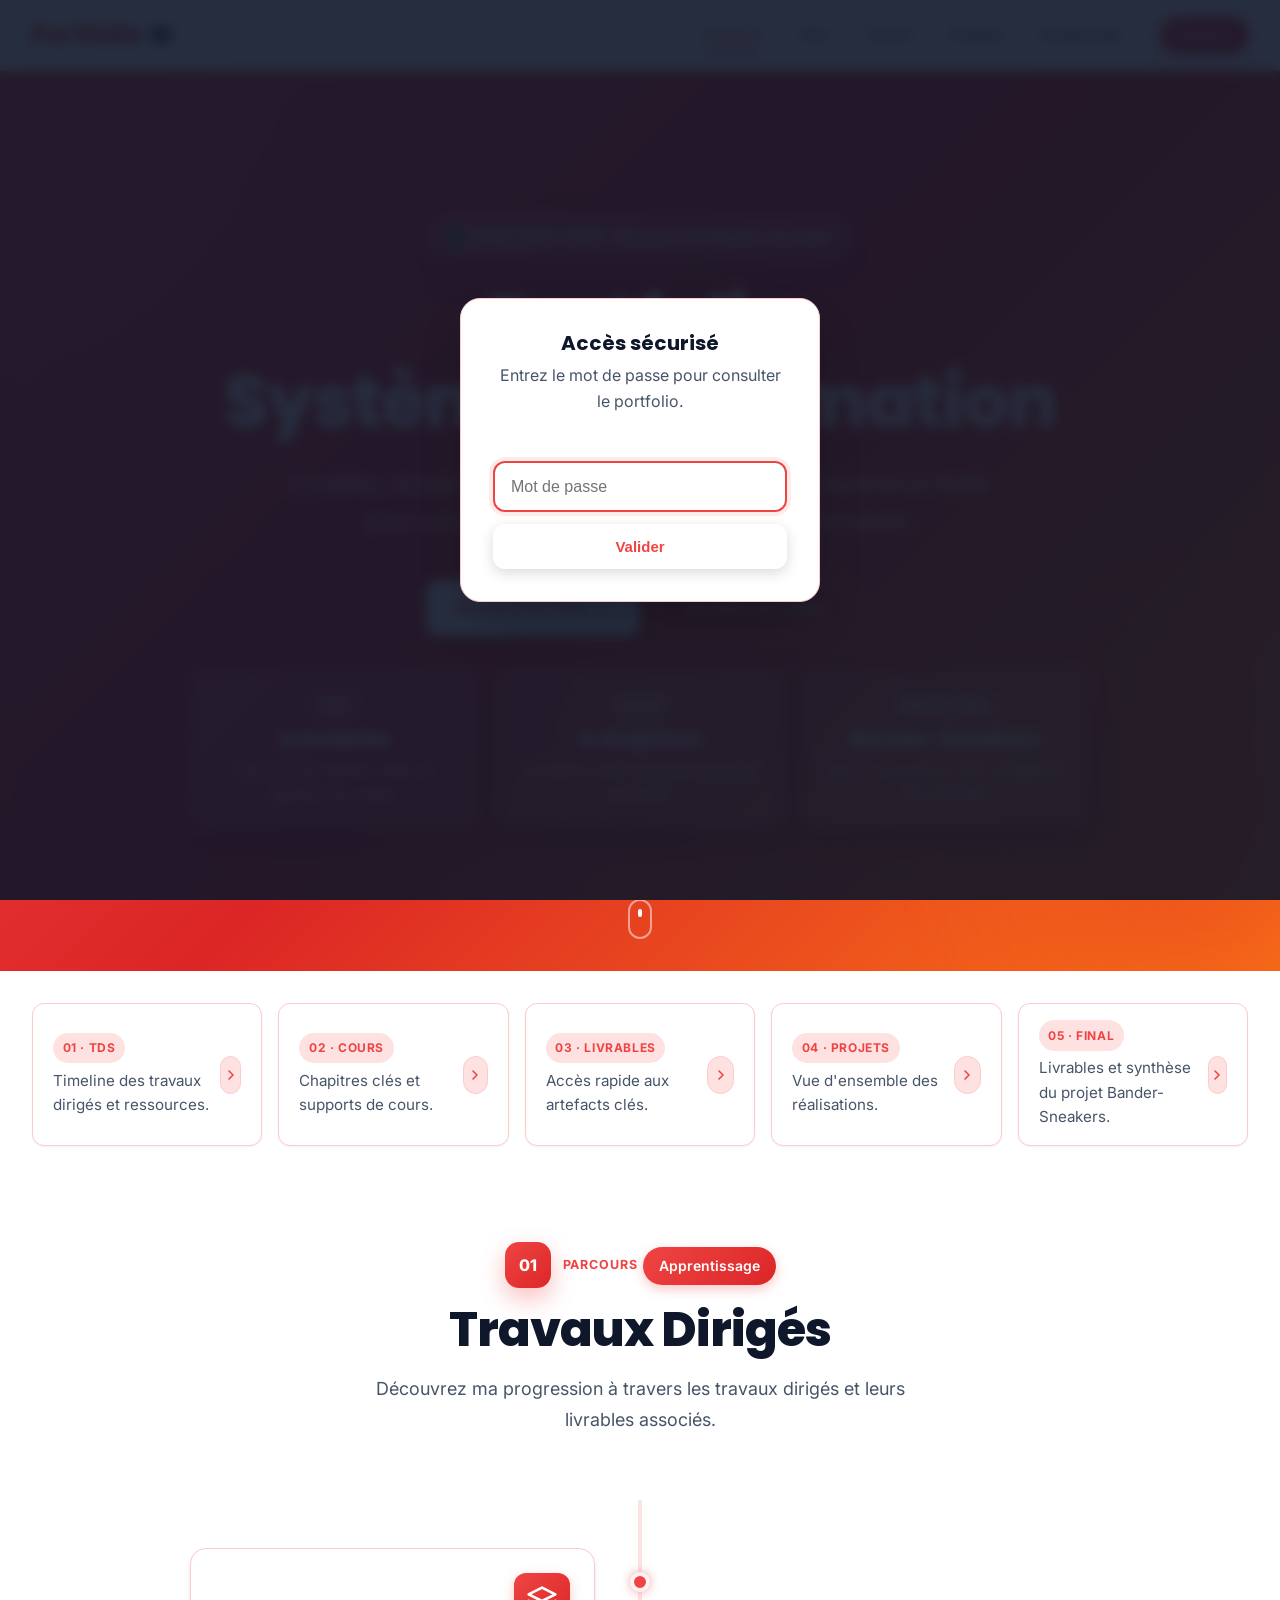
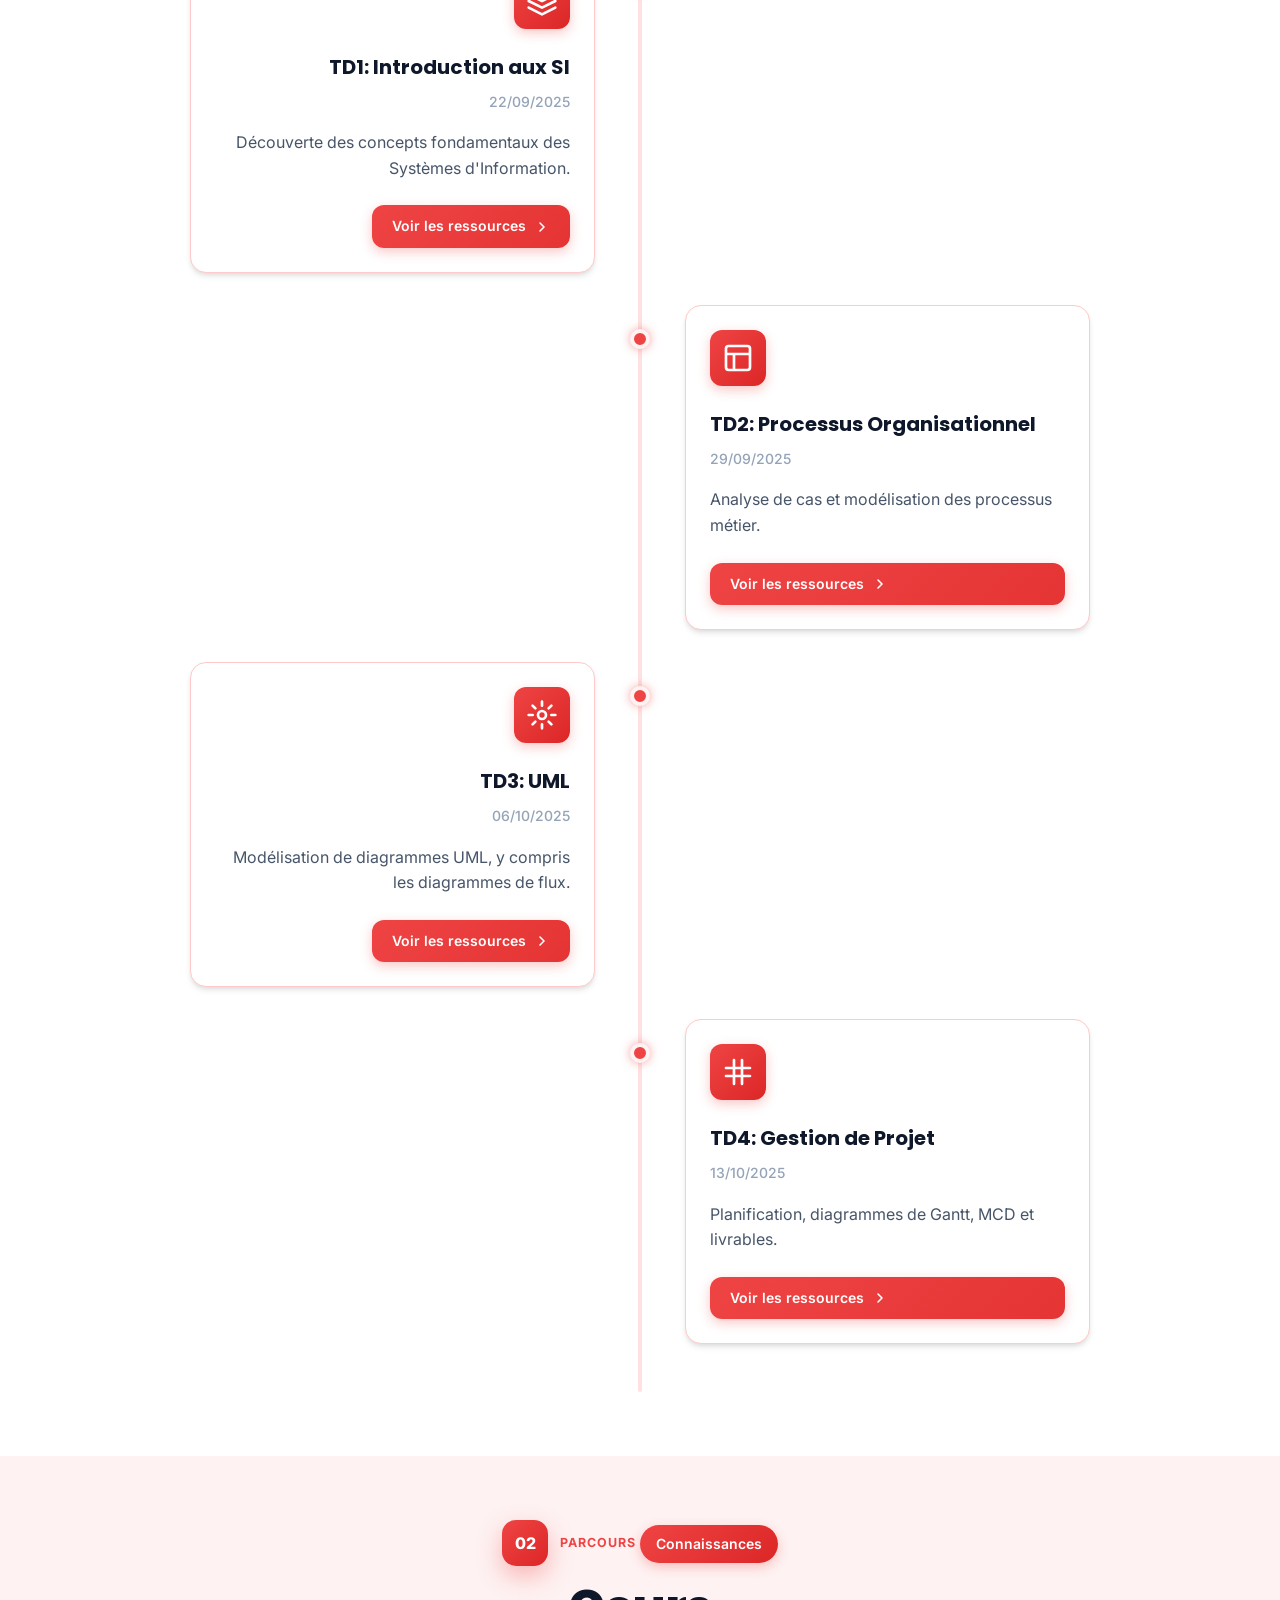
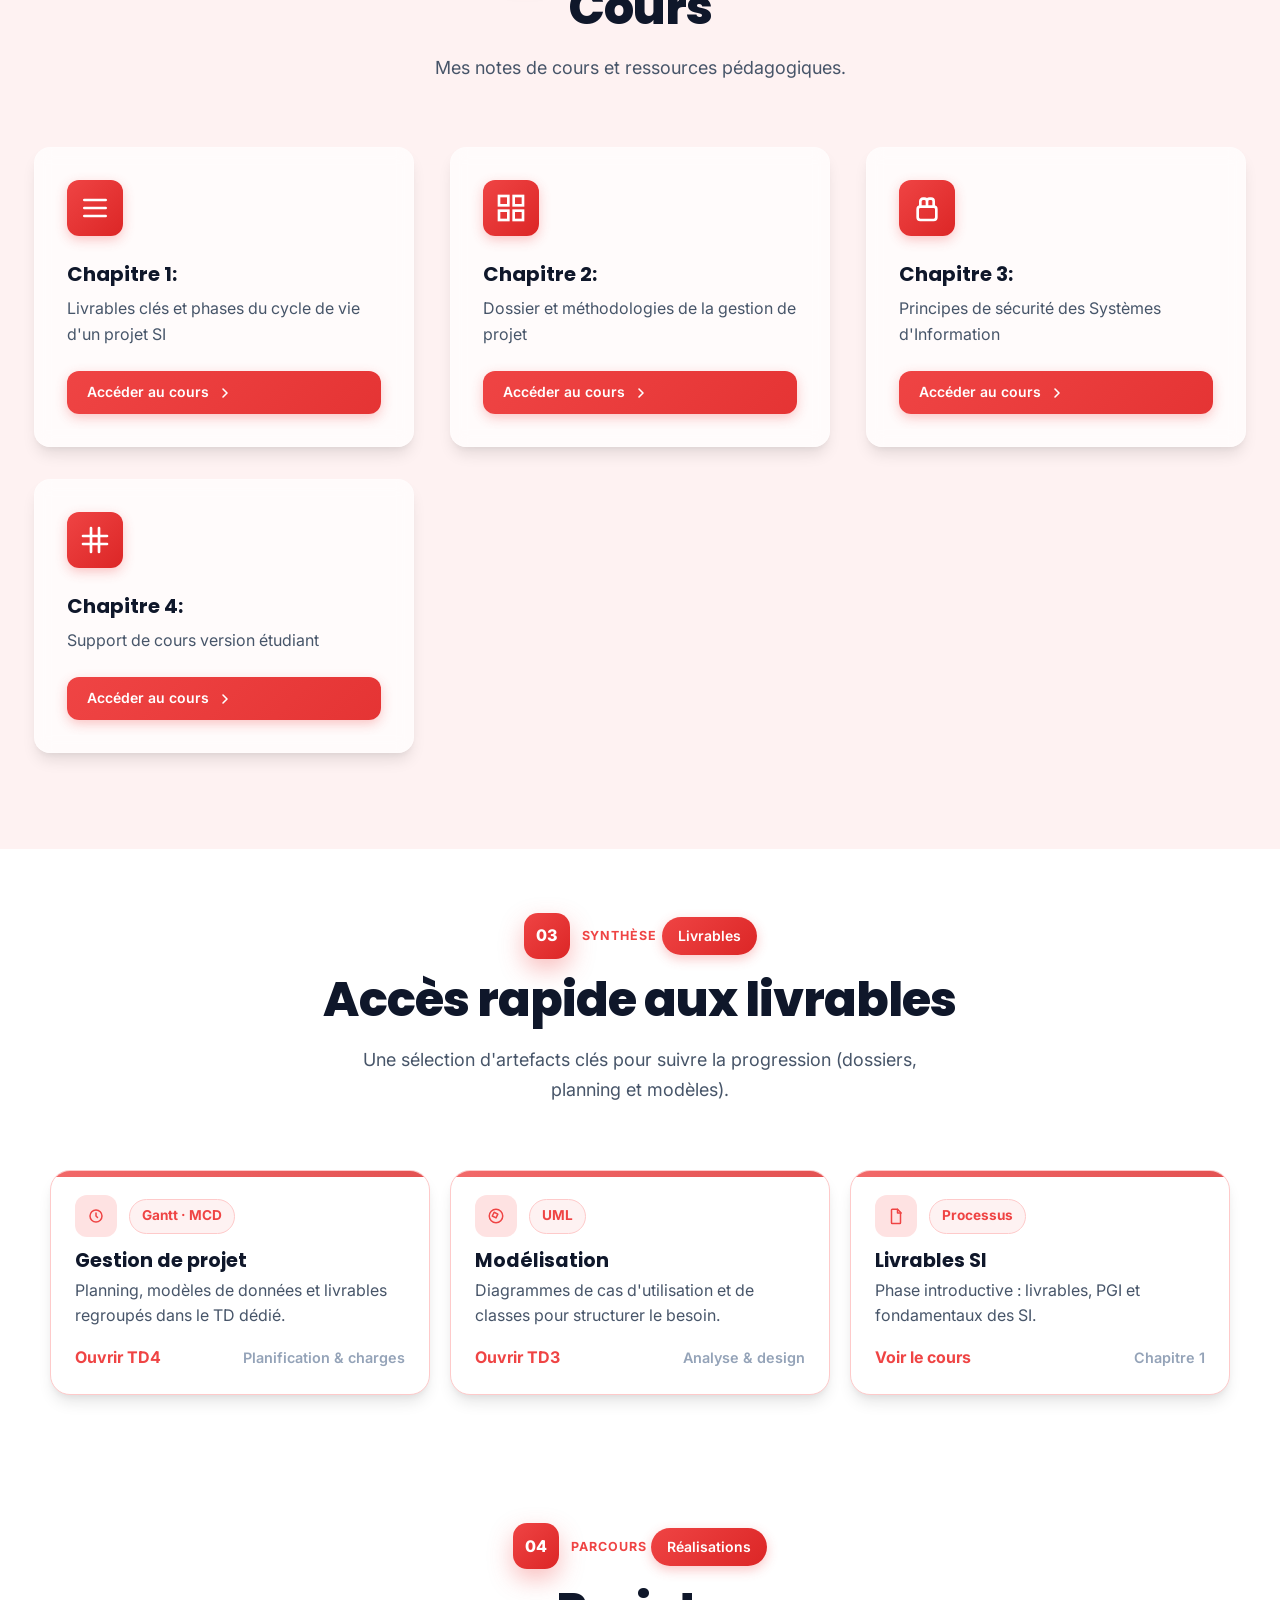
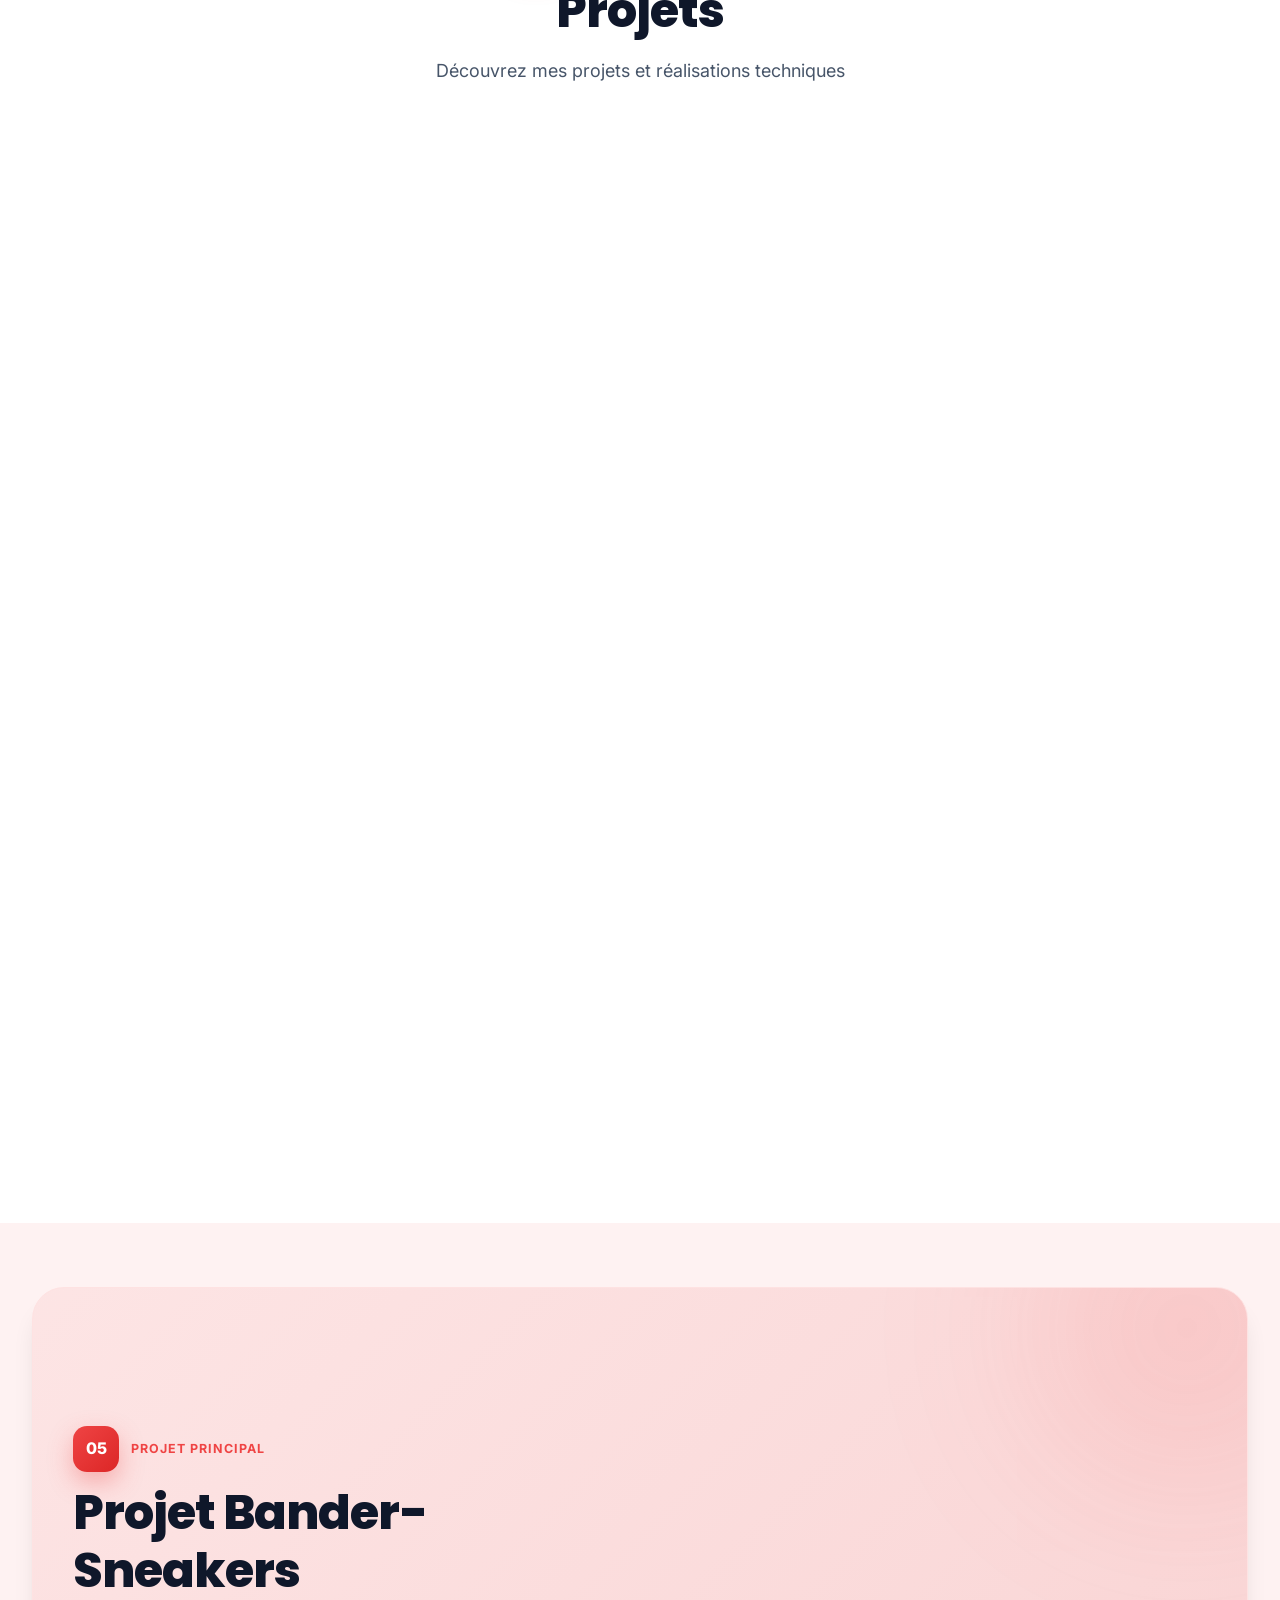
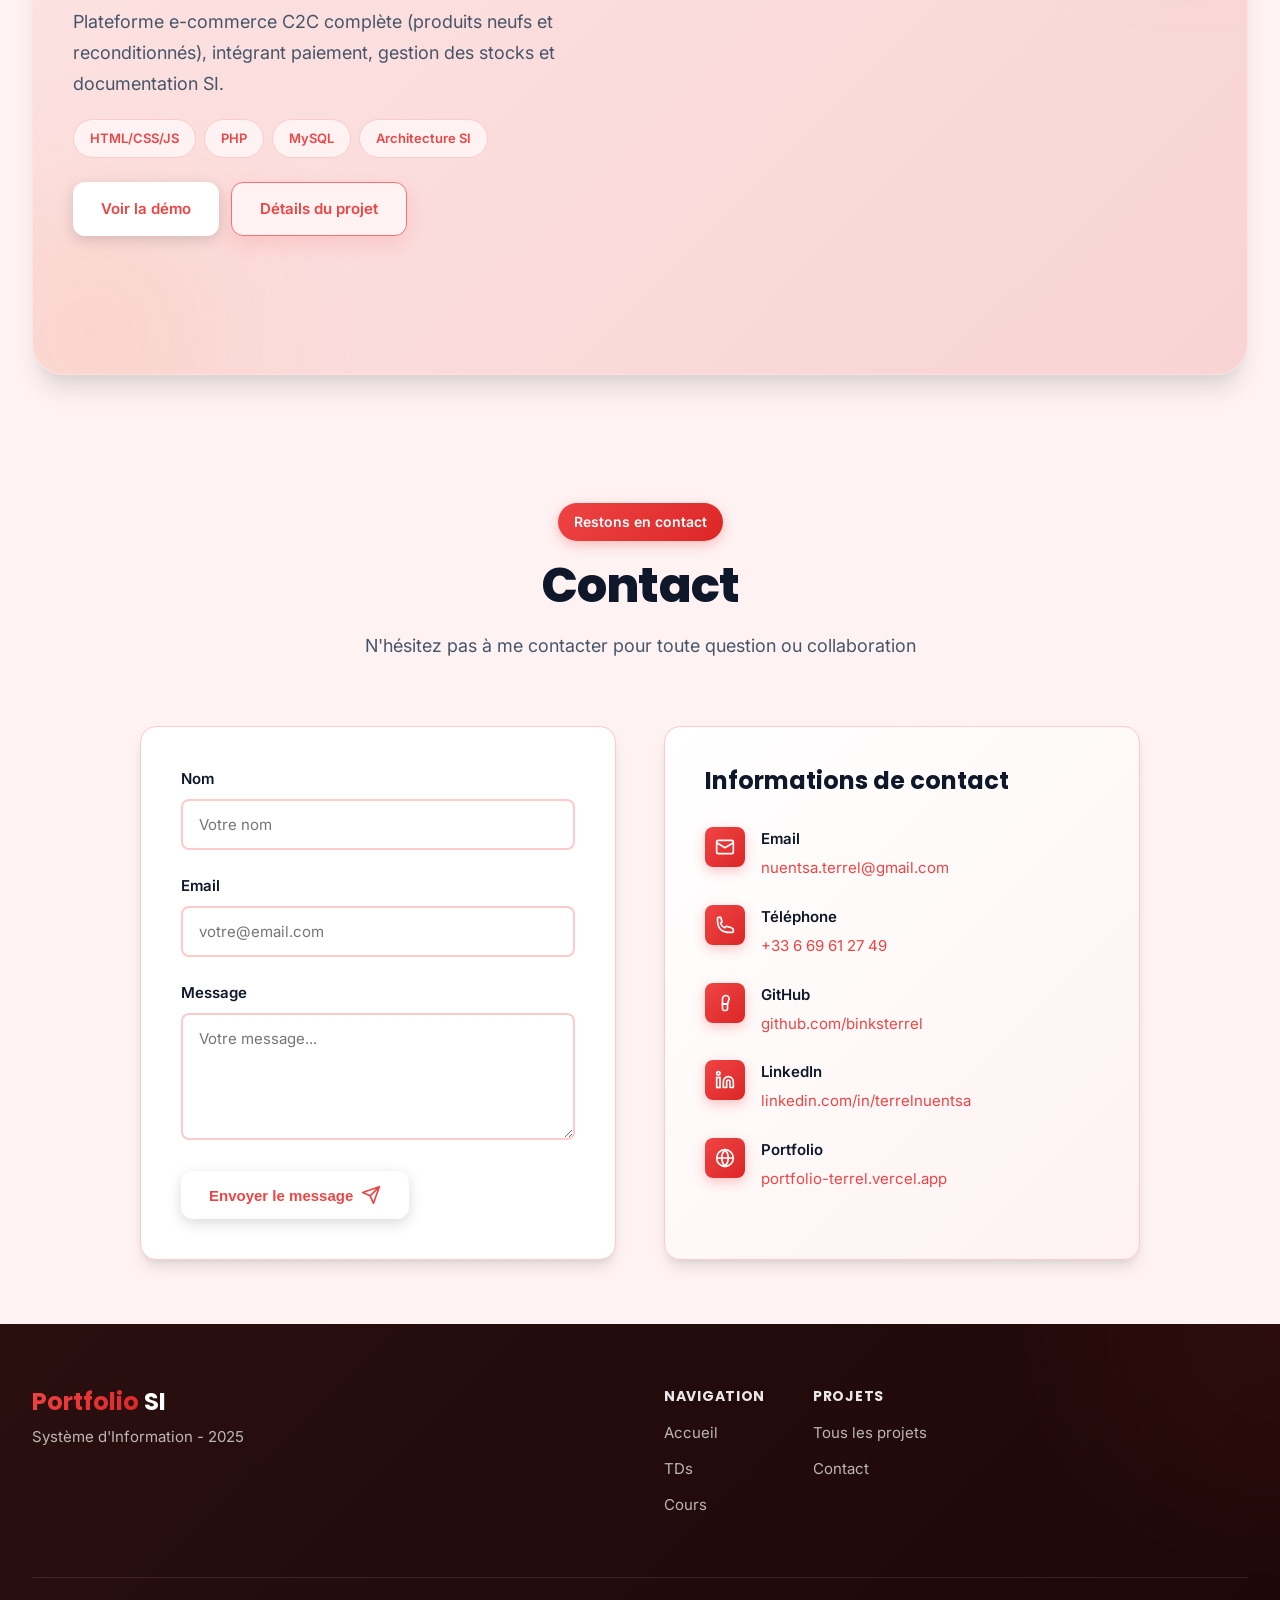
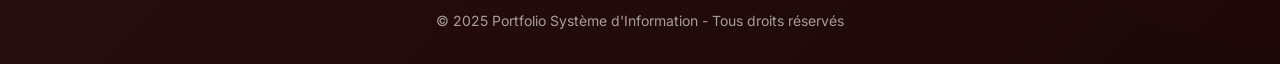
==== commit cdf2a429: "Update index.html" ====
--- a/index.html
+++ b/index.html
@@ -238,7 +238,7 @@
             <div class="section-header">
                 <div class="section-meta-line">
                     <span class="rubric-badge">02</span>
-                    <span class="section-kicker">Connaissances</span>
+                    <span class="section-kicker">Parcours</span>
                 </div>
                 <span class="section-badge">Connaissances</span>
                 <h2 class="section-title">Cours</h2>
@@ -397,7 +397,7 @@
             <div class="section-header">
                 <div class="section-meta-line">
                     <span class="rubric-badge">04</span>
-                    <span class="section-kicker">Réalisations</span>
+                    <span class="section-kicker">Parcours</span>
                 </div>
                 <span class="section-badge">Réalisations</span>
                 <h2 class="section-title">Projets</h2>
--- a/style.css
+++ b/style.css
@@ -1138,6 +1138,61 @@
   flex-wrap: wrap;
 }
 
+.auth-overlay {
+  position: fixed;
+  inset: 0;
+  background: rgba(15, 23, 42, 0.9);
+  backdrop-filter: blur(6px);
+  display: flex;
+  align-items: center;
+  justify-content: center;
+  z-index: 10000;
+}
+
+.auth-card {
+  width: min(360px, 90vw);
+  background: white;
+  border-radius: 1.25rem;
+  padding: 2rem;
+  box-shadow: var(--shadow-2xl);
+  border: 1px solid var(--border-color);
+  text-align: center;
+}
+
+.auth-card h3 {
+  margin-bottom: 0.5rem;
+  font-size: 1.25rem;
+  color: var(--text-primary);
+}
+
+.auth-card p {
+  color: var(--text-secondary);
+  margin-bottom: 1rem;
+}
+
+.auth-input {
+  width: 100%;
+  padding: 0.9rem 1rem;
+  border: 2px solid var(--border-color);
+  border-radius: var(--radius-lg);
+  font-size: 1rem;
+  margin-bottom: 0.75rem;
+  transition: border var(--transition-base), box-shadow var(--transition-base);
+}
+
+.auth-input:focus {
+  outline: none;
+  border-color: var(--primary);
+  box-shadow: 0 0 0 4px rgba(239, 68, 68, 0.1);
+}
+
+.auth-error {
+  color: var(--primary);
+  font-weight: 600;
+  margin-bottom: 0.75rem;
+  min-height: 1.2rem;
+}
+
 .project-panels .card {
   background: linear-gradient(145deg, rgba(239, 68, 68, 0.04) 0%, rgba(255, 255, 255, 0.94) 60%);
   border: 1px solid var(--border-color);
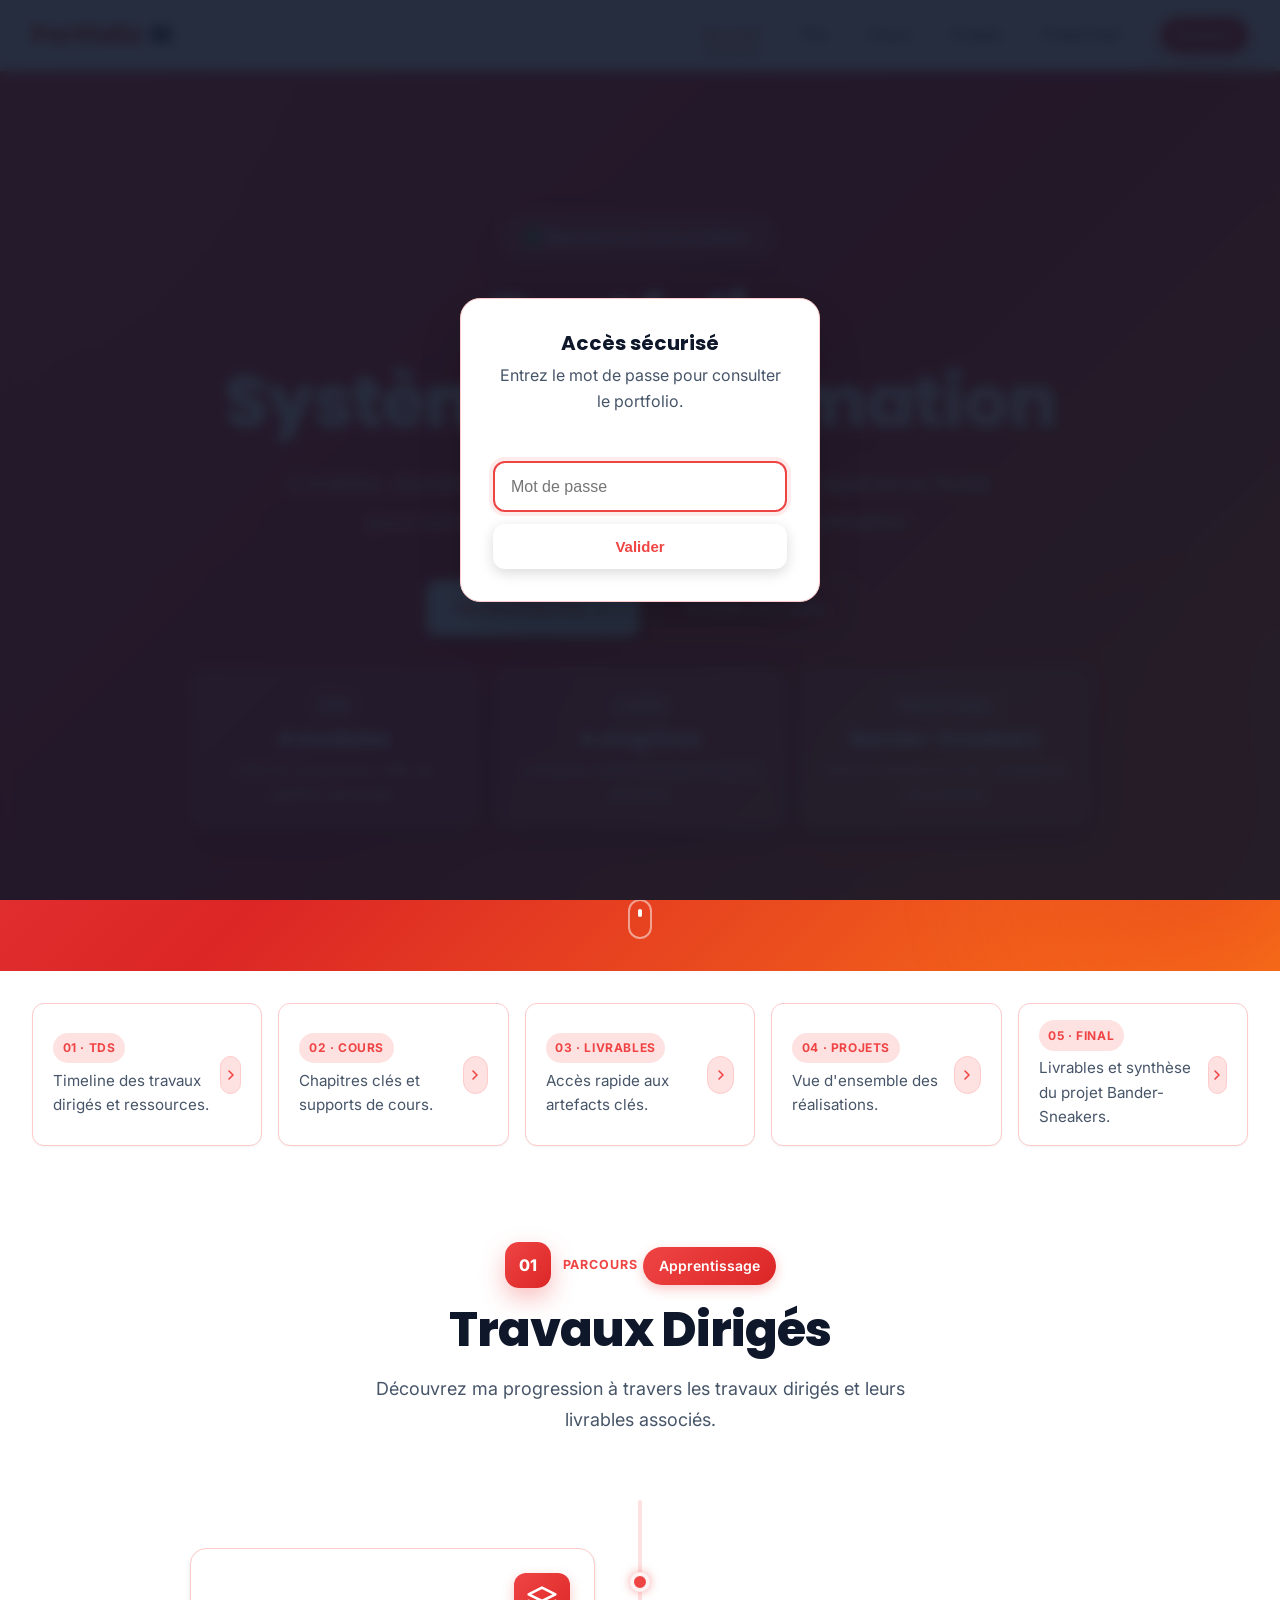
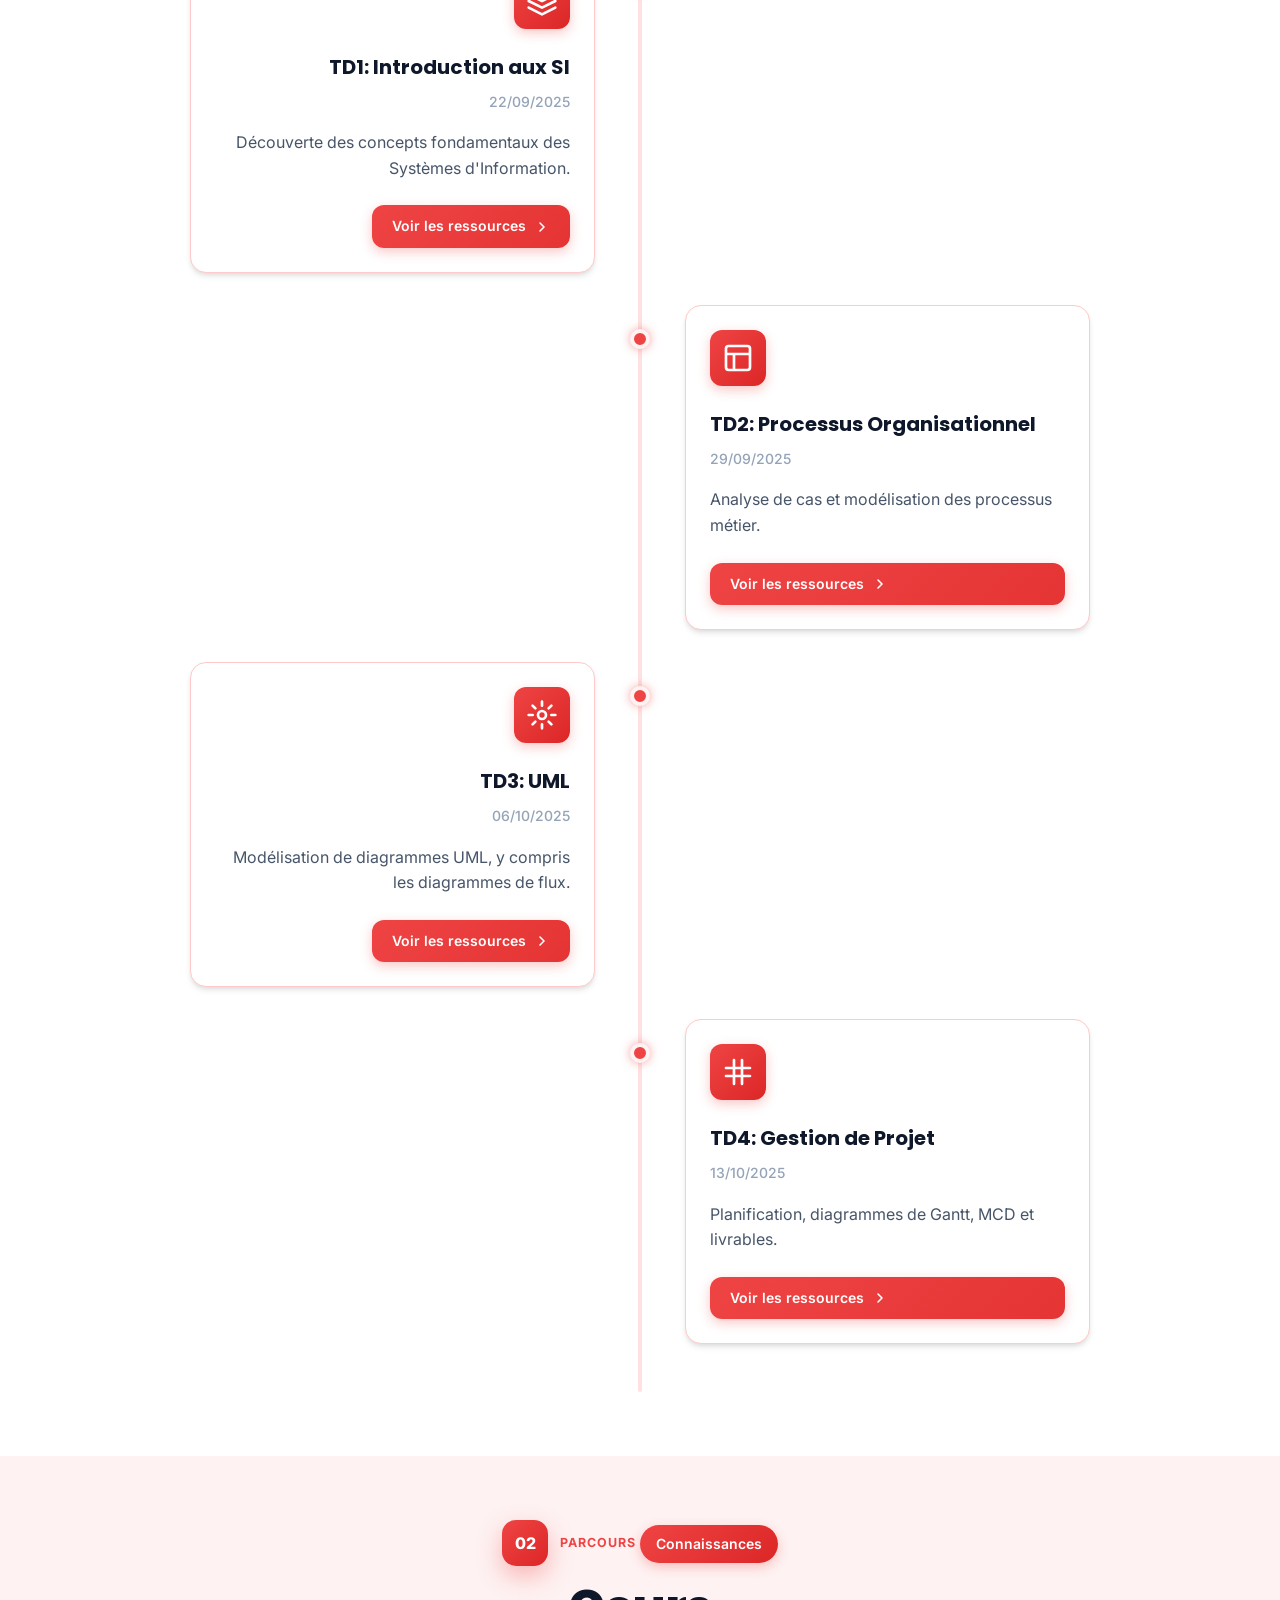
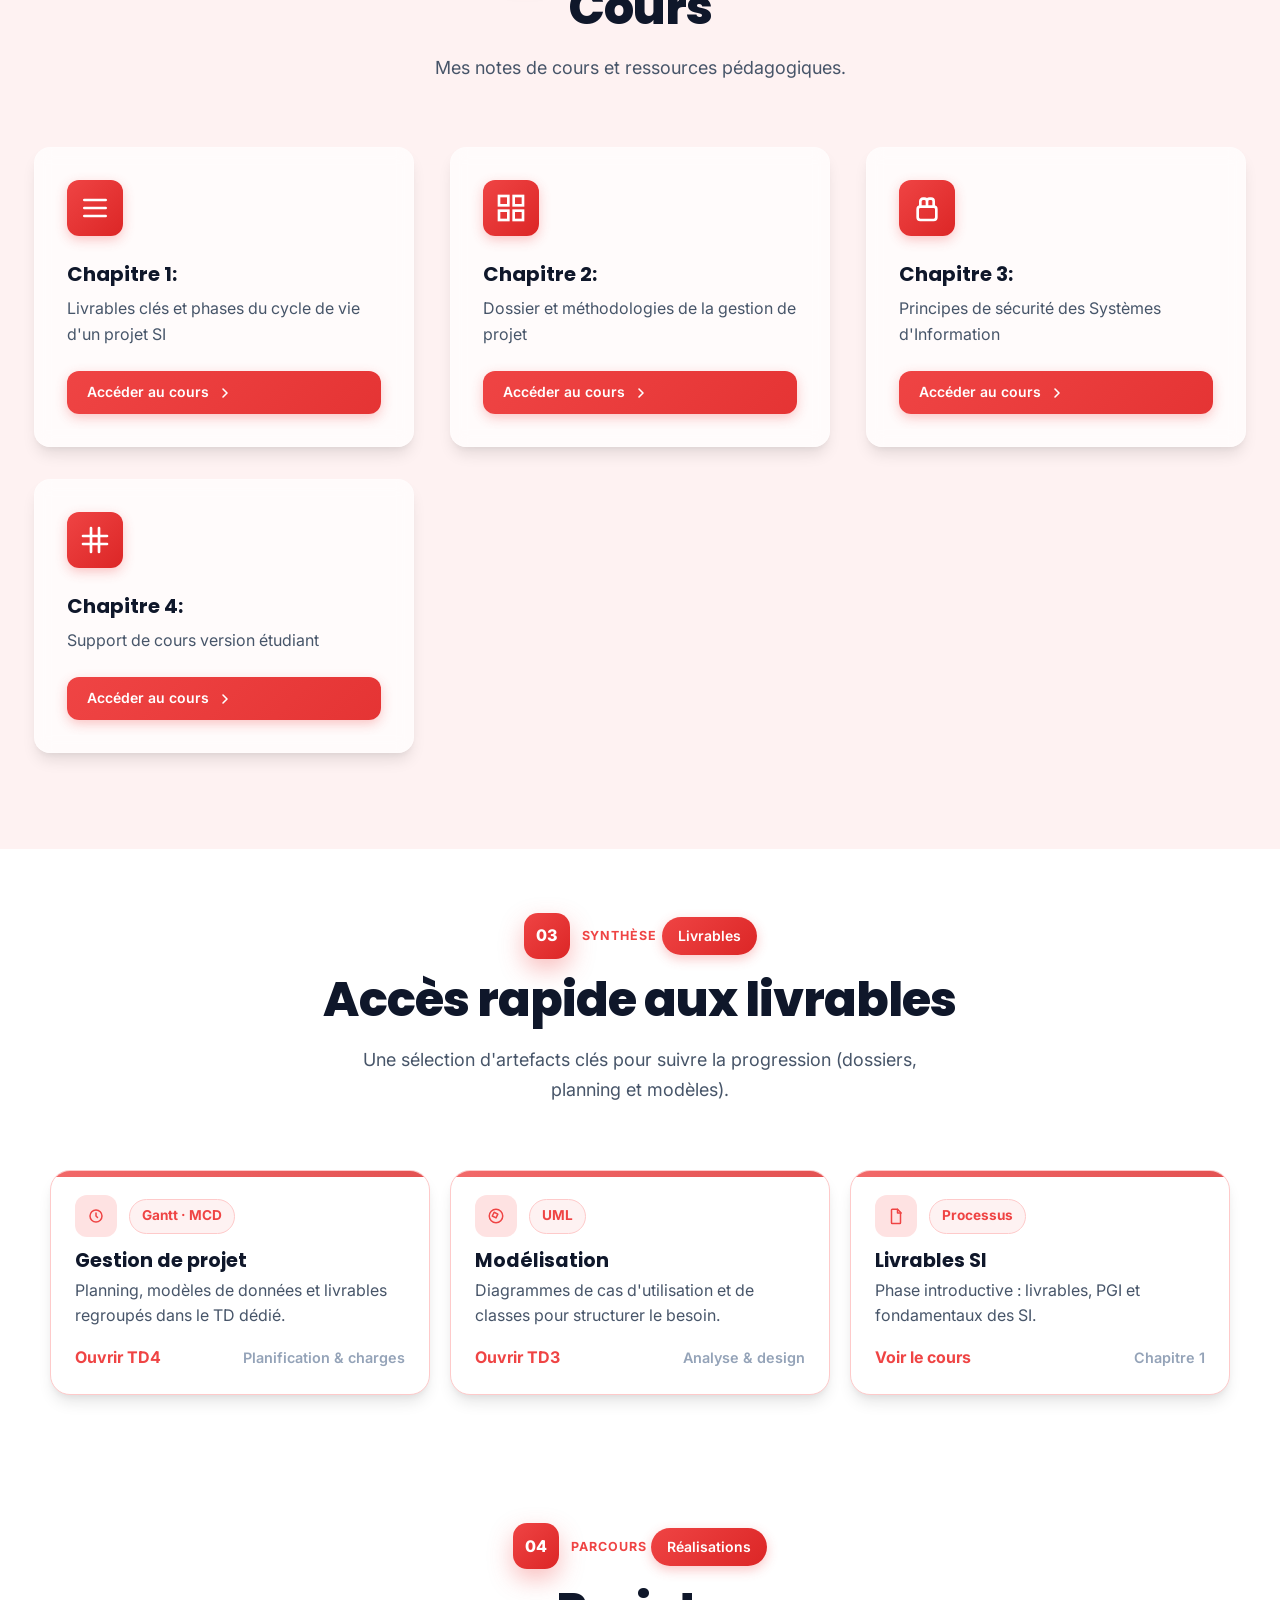
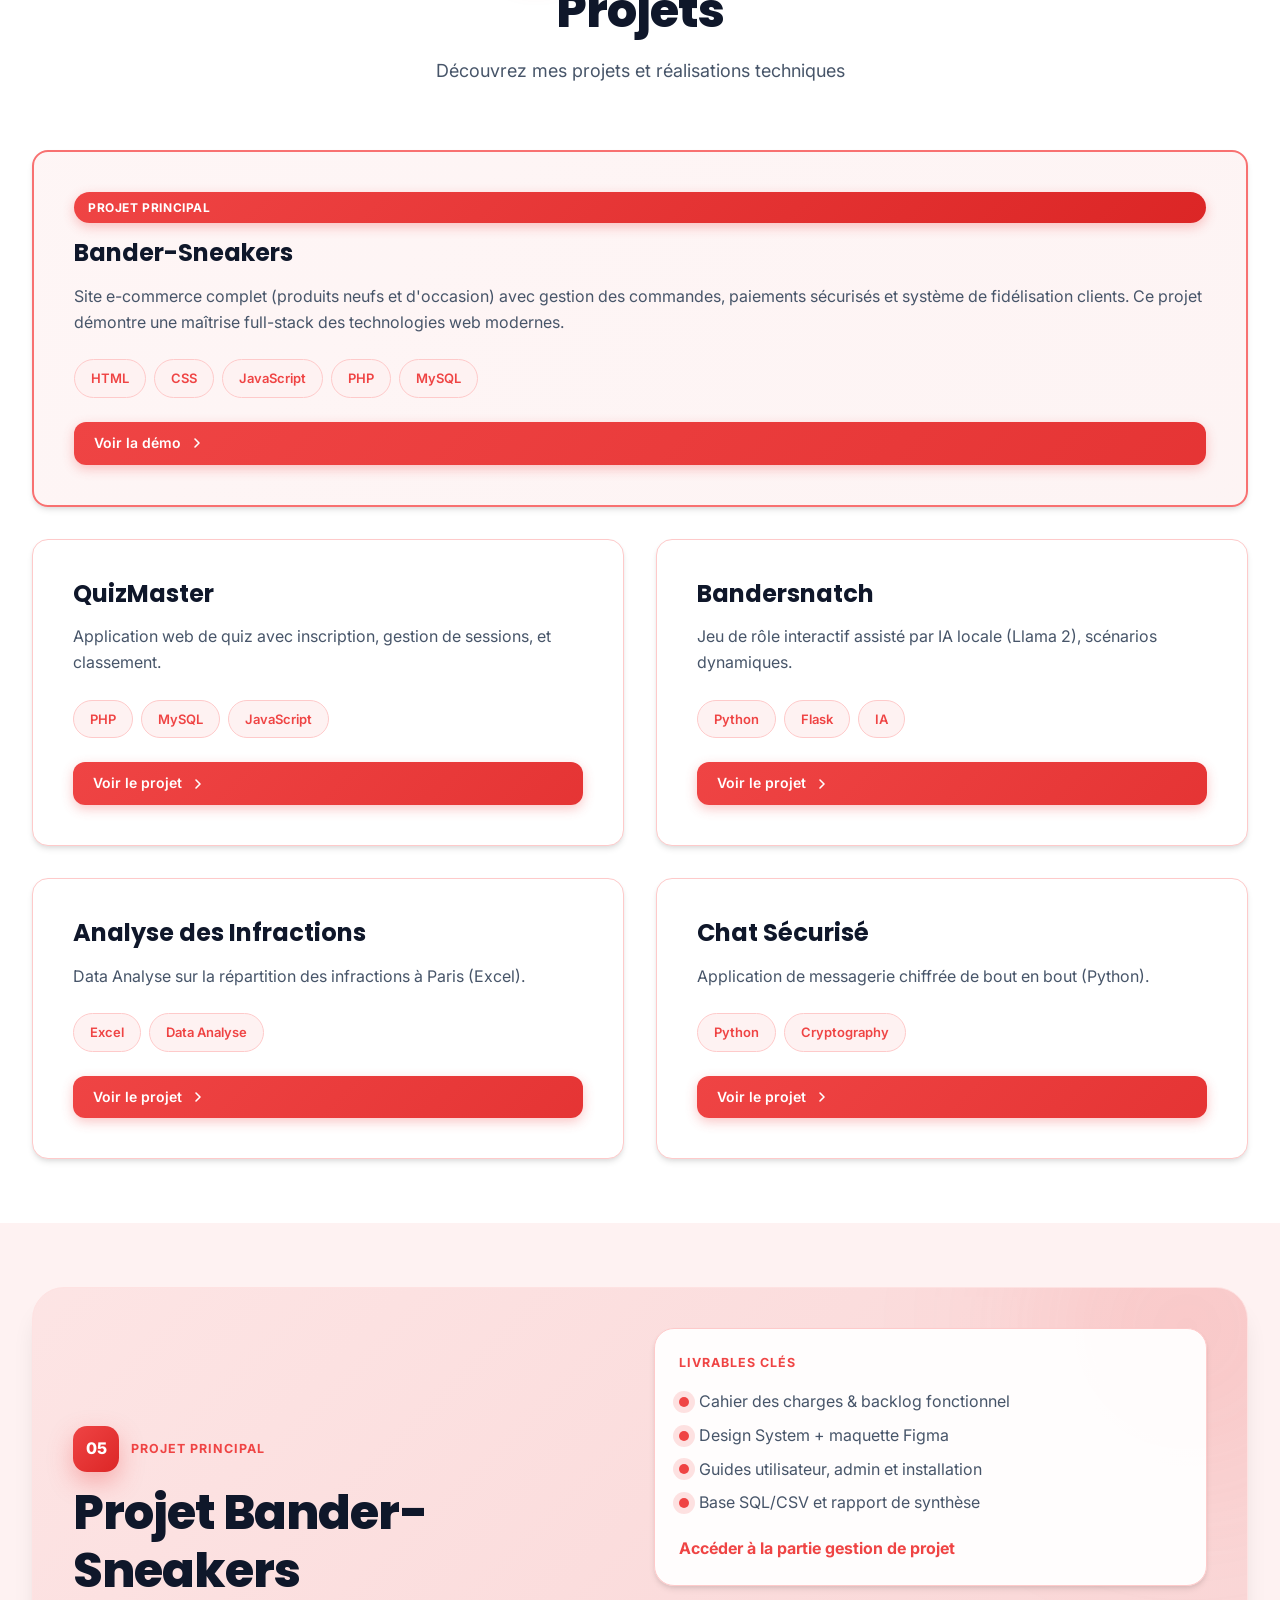
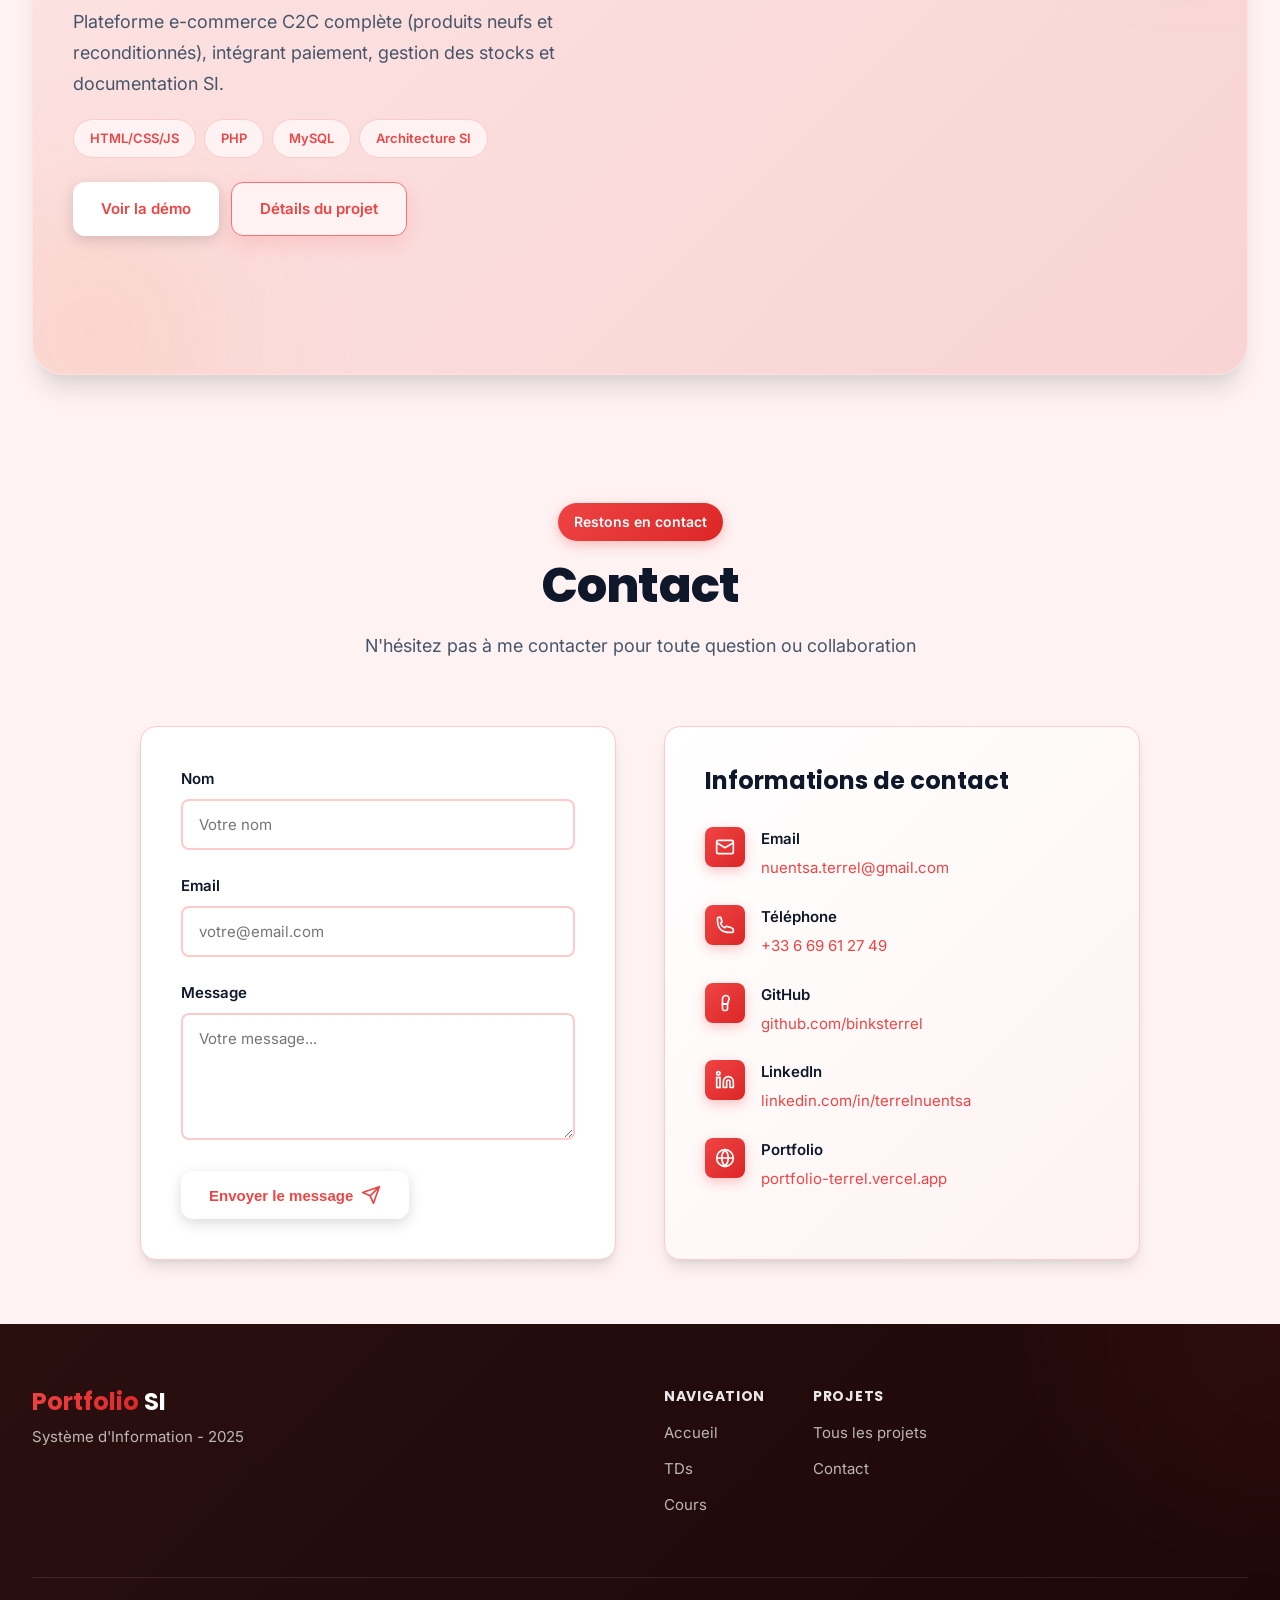
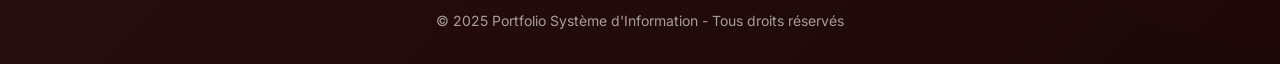
==== commit 6b7634f2: "Update index.html" ====
--- a/index.html
+++ b/index.html
@@ -36,7 +36,7 @@
             <!-- L'effet de tilt 3D sera appliqué à ce conteneur par main.js -->
             <div class="hero-badge hero-pill">
                 <span class="pill-dot"></span>
-                Année 2025 / 2026 · Parcours SI &amp; Gestion de projet
+                Bienvenue sur mon portfolio !
             </div>
             <h1 class="hero-title">
                 Portfolio <span class="gradient-text">Système d'Information</span>
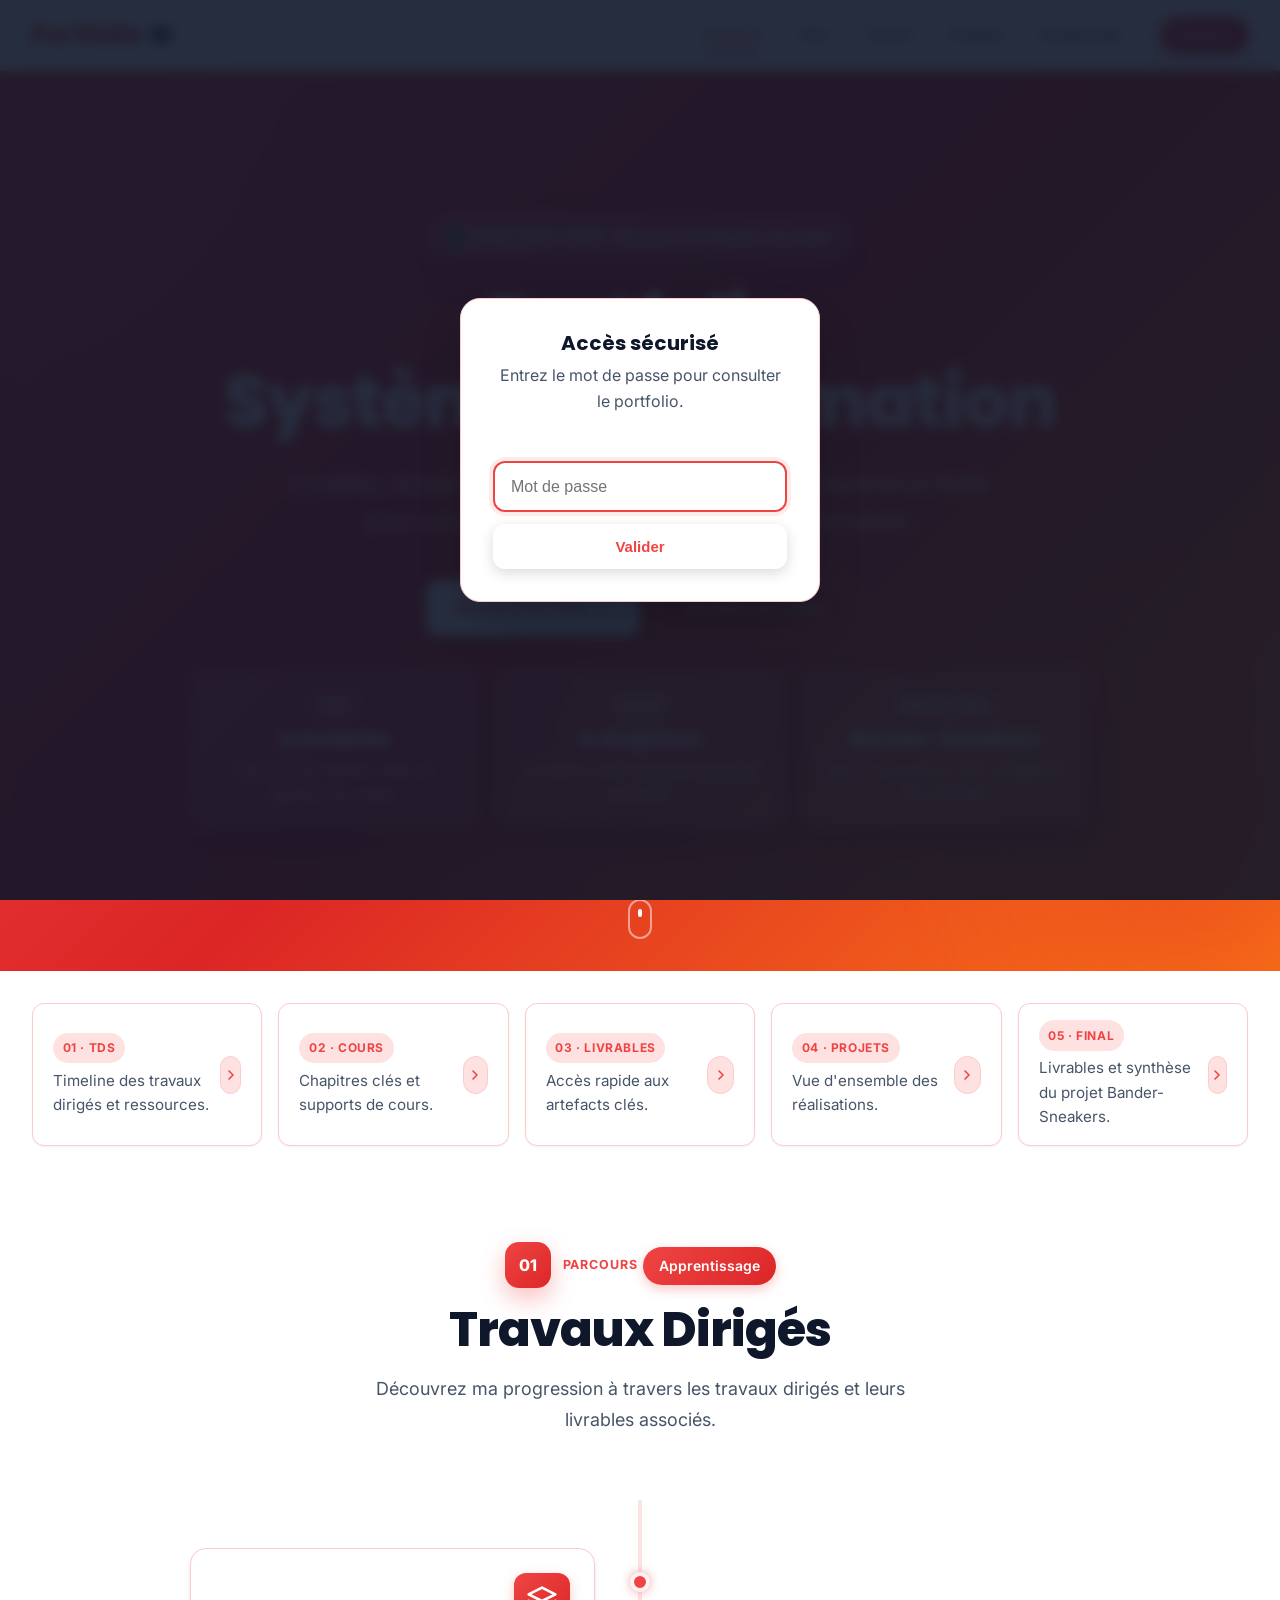
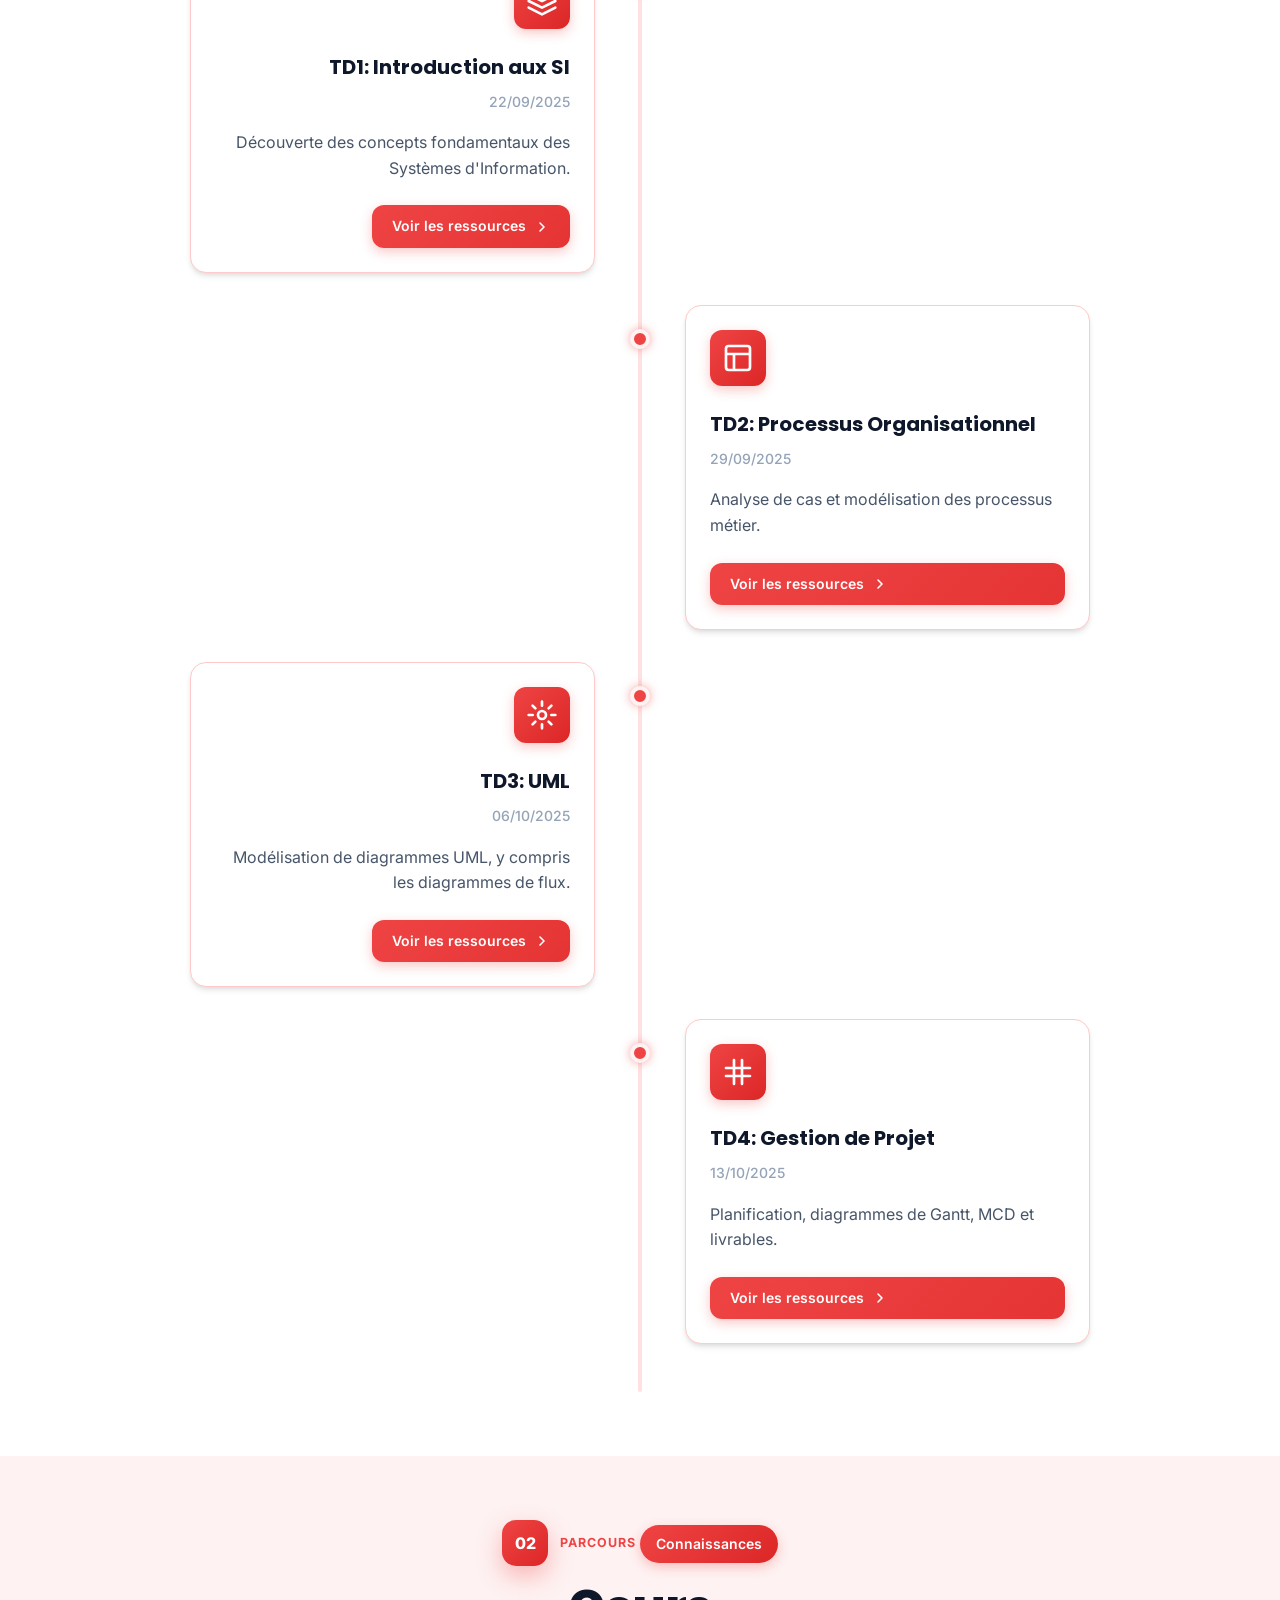
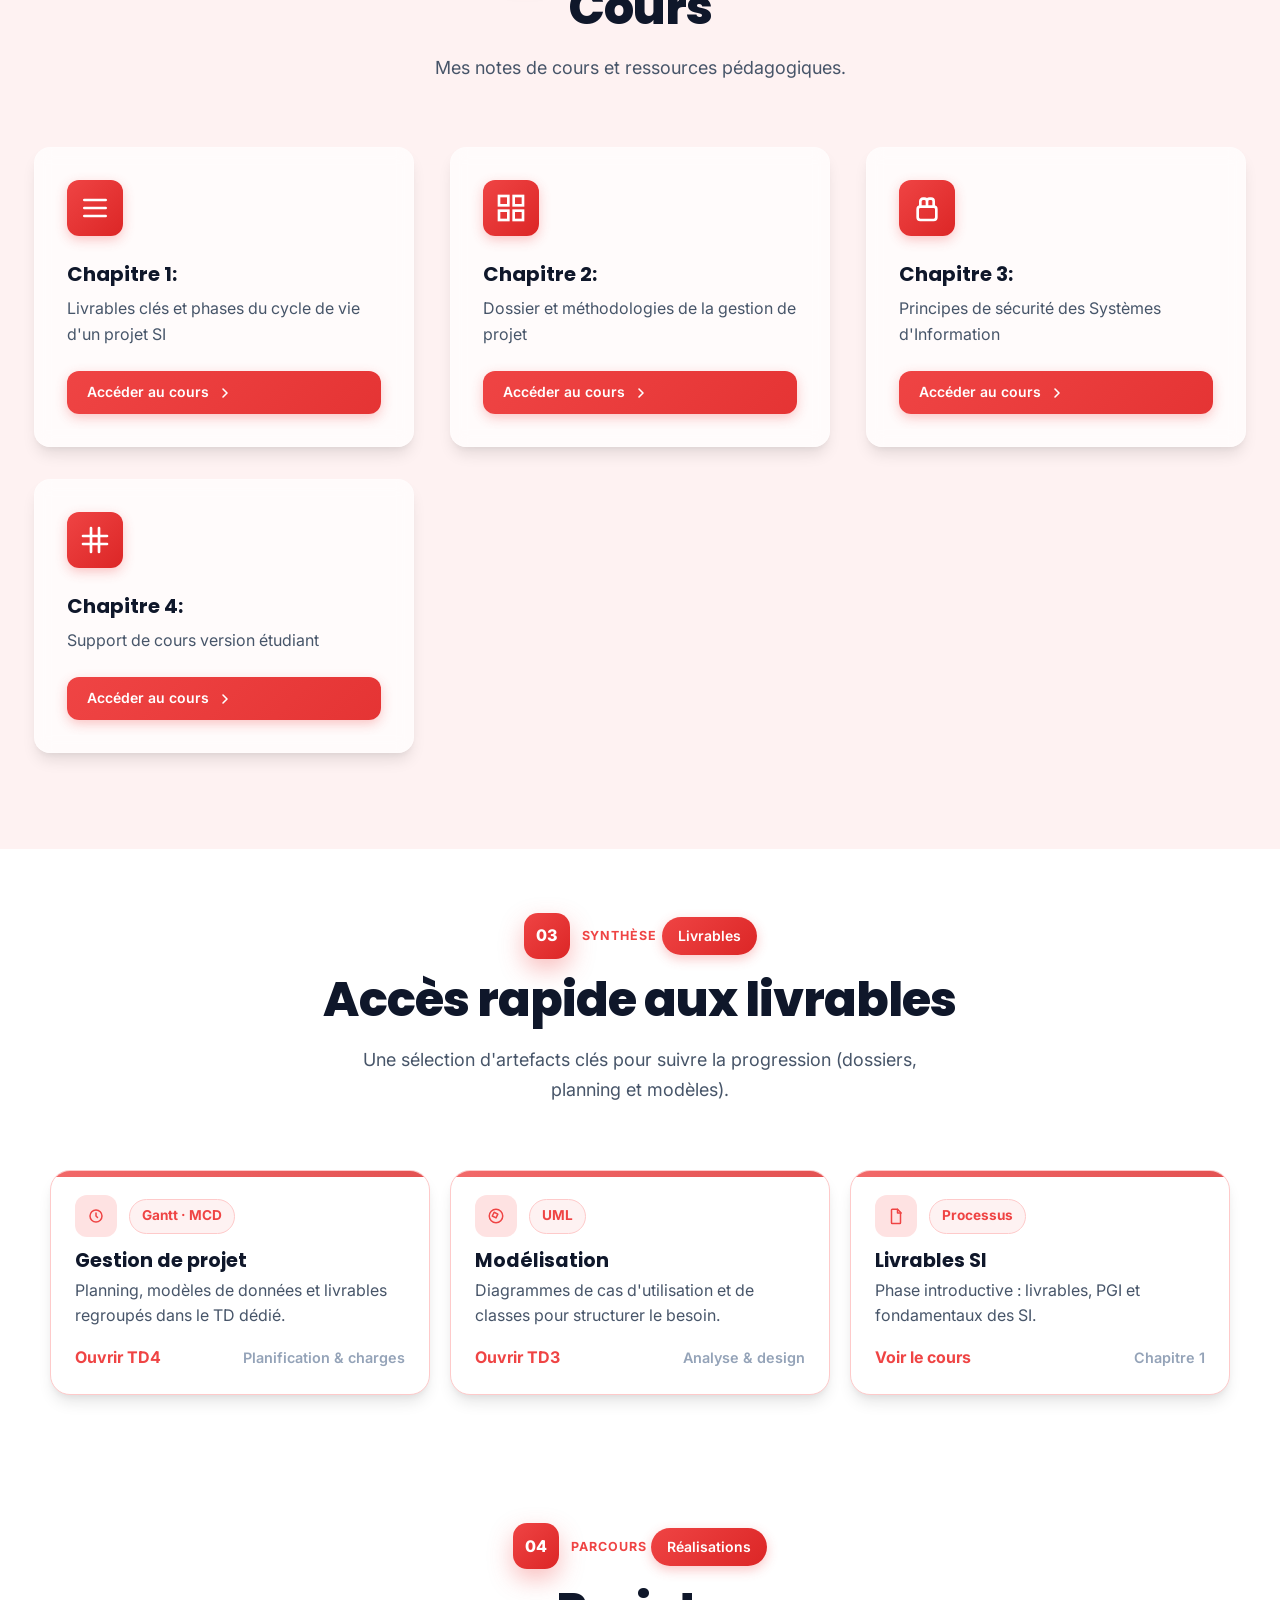
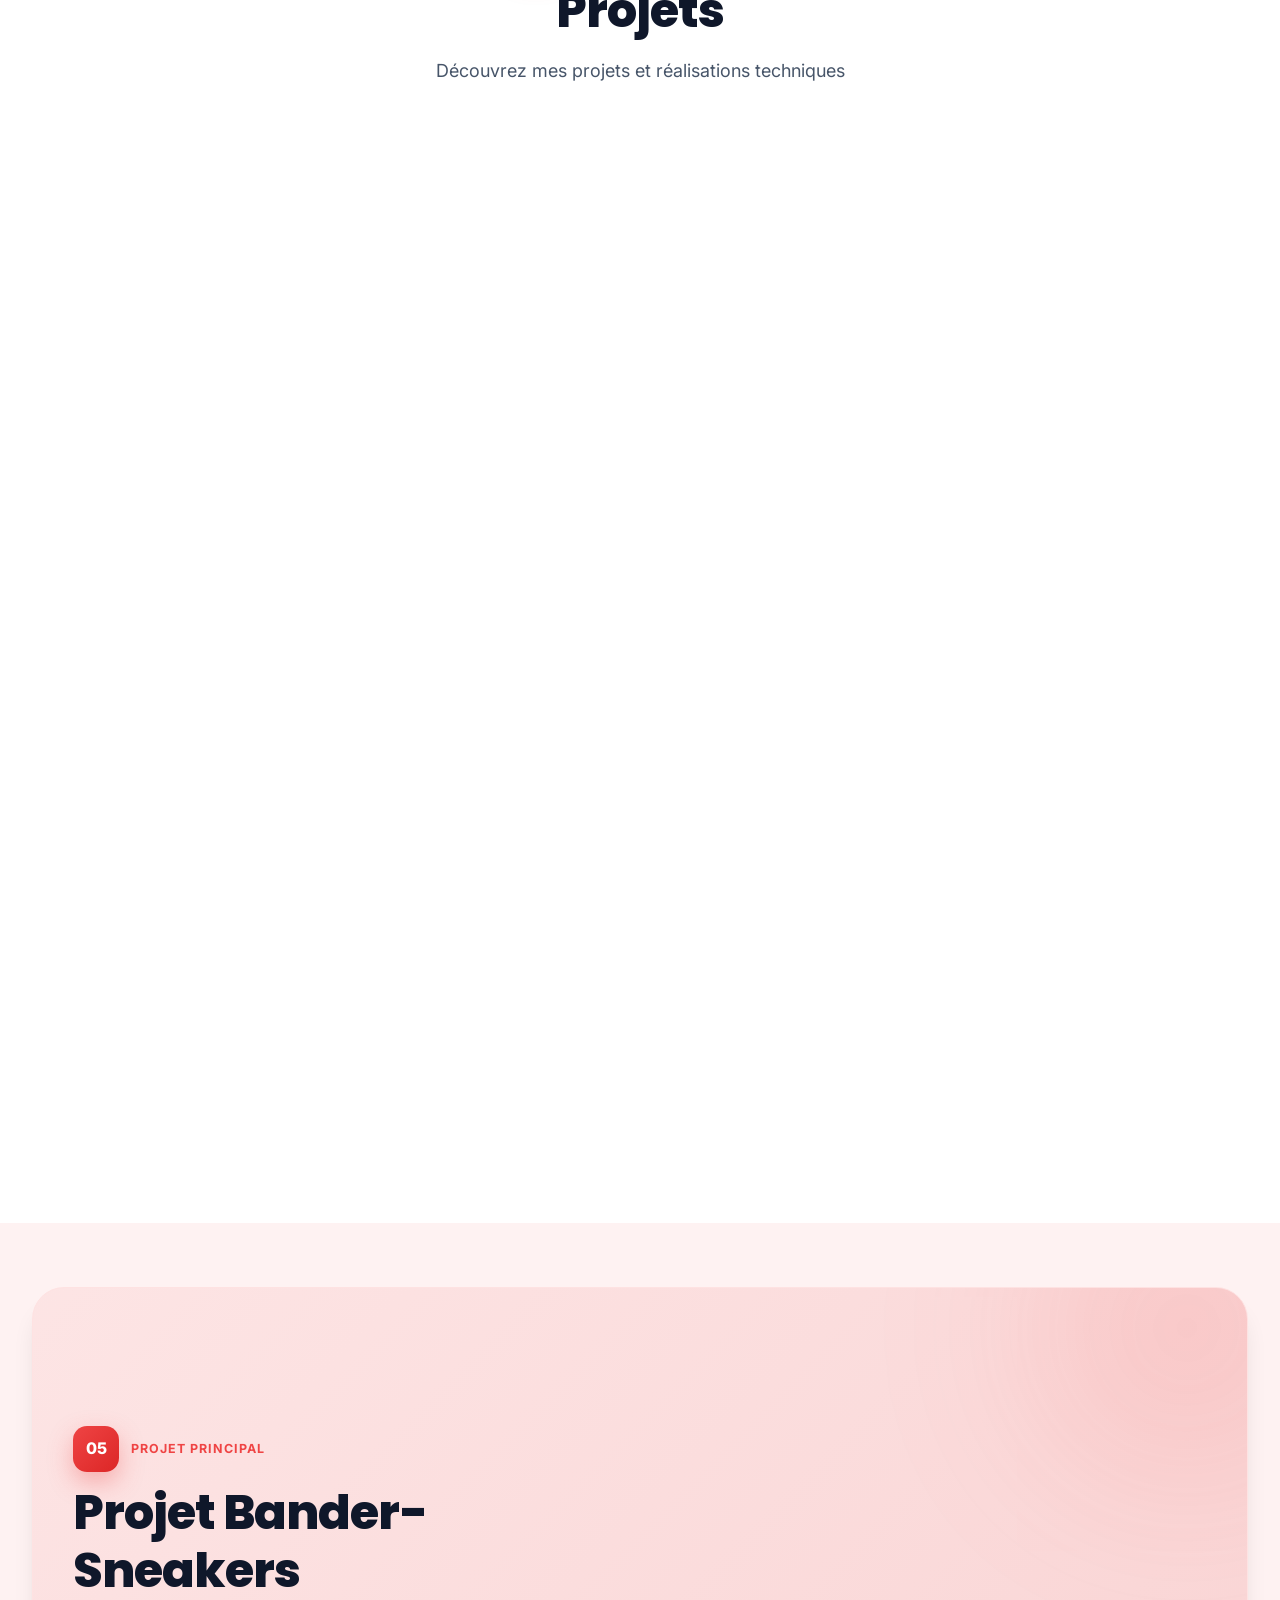
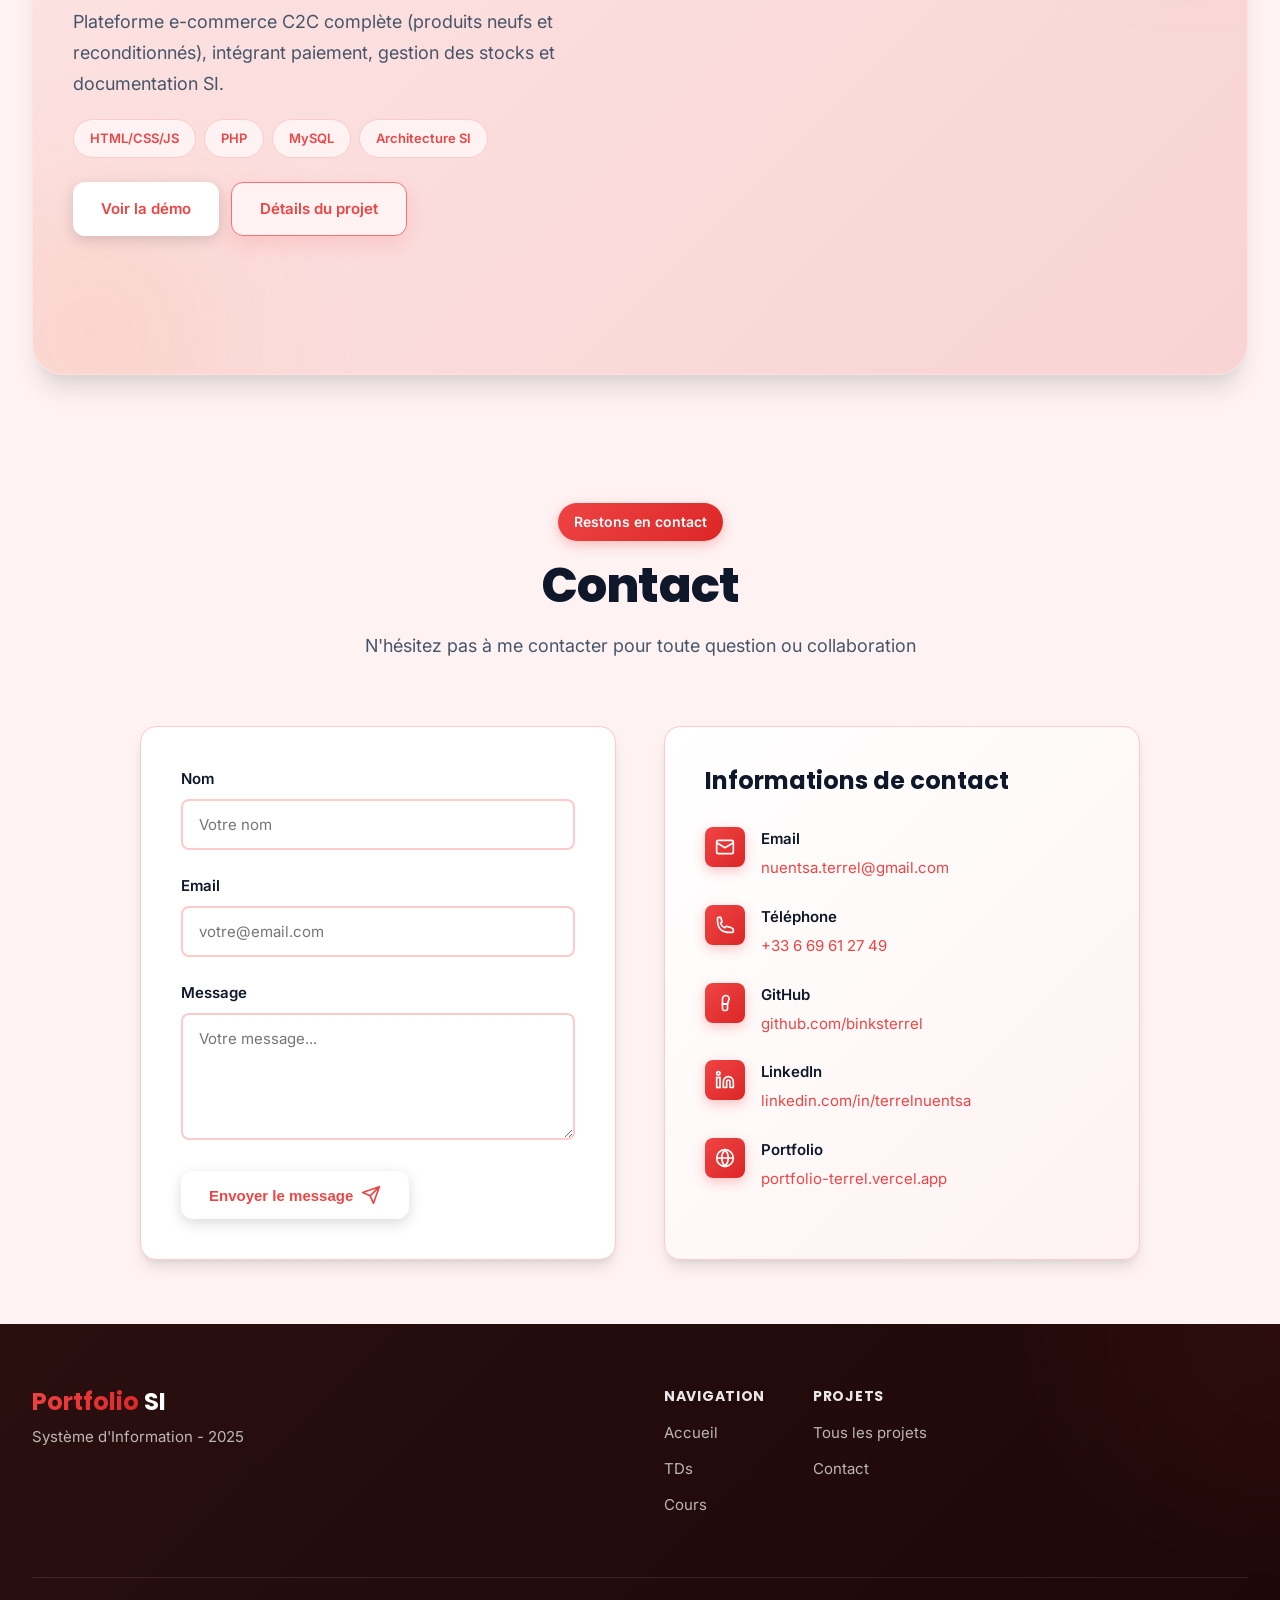
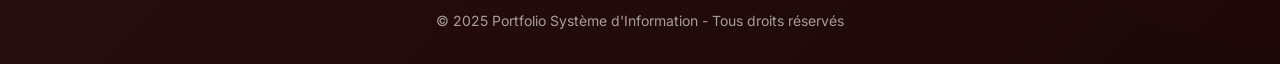
==== commit d8000601: "Update index.html" ====
--- a/index.html
+++ b/index.html
@@ -36,7 +36,7 @@
             <!-- L'effet de tilt 3D sera appliqué à ce conteneur par main.js -->
             <div class="hero-badge hero-pill">
                 <span class="pill-dot"></span>
-                Bienvenue sur mon portfolio !
+                Année 2025 / 2026 · Parcours SI &amp; Gestion de projet
             </div>
             <h1 class="hero-title">
                 Portfolio <span class="gradient-text">Système d'Information</span>
